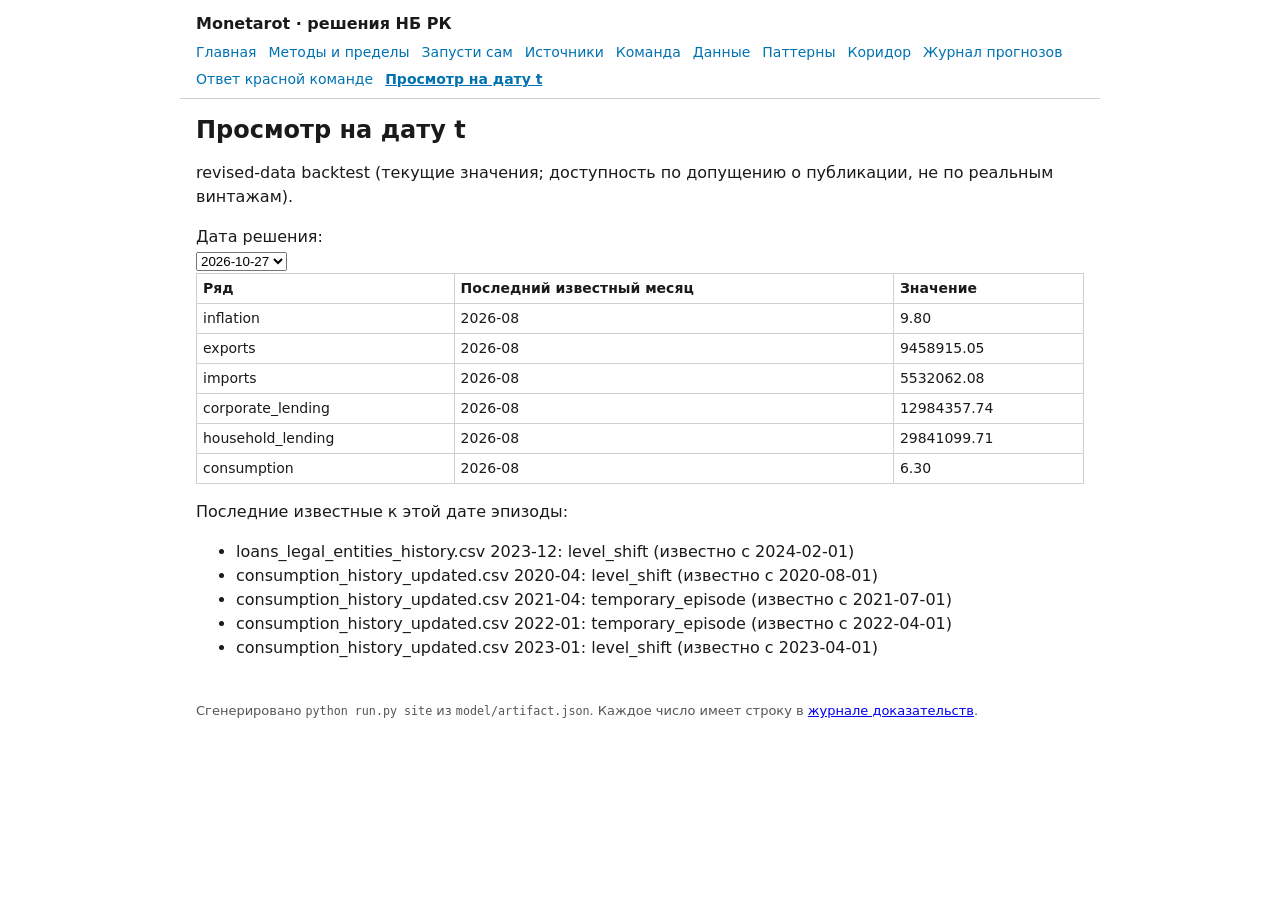
==== site/asof.html @ 595e06ec "Decision Desk: patterns, static site, acceptance checks, update drill, defence docs, CI tolerance (D" ====
<!doctype html>
<html lang="ru"><head><meta charset="utf-8"><meta name="viewport" content="width=device-width, initial-scale=1">
<title>Просмотр на дату t · Monetarot</title><link rel="stylesheet" href="assets/style.css"></head>
<body><header><p class="brand">Monetarot · решения НБ РК</p><nav aria-label="Разделы"><a href="index.html">Главная</a> <a href="methods.html">Методы и пределы</a> <a href="run.html">Запусти сам</a> <a href="sources.html">Источники</a> <a href="team.html">Команда</a> <a href="data.html">Данные</a> <a href="patterns.html">Паттерны</a> <a href="corridor.html">Коридор</a> <a href="forecasts.html">Журнал прогнозов</a> <a href="redteam.html">Ответ красной команде</a> <a href="asof.html" aria-current="page">Просмотр на дату t</a></nav></header>
<main><h1>Просмотр на дату t</h1><p>revised-data backtest (текущие значения; доступность по допущению о публикации, не по реальным винтажам).</p><label for="asof-t">Дата решения:</label> <select id="asof-t"><option value="2025-12-01">2025-12-01</option><option value="2026-01-26">2026-01-26</option><option value="2026-03-10">2026-03-10</option><option value="2026-04-27">2026-04-27</option><option value="2026-06-08">2026-06-08</option><option value="2026-07-27">2026-07-27</option><option value="2026-09-07">2026-09-07</option><option value="2026-10-27">2026-10-27</option></select><div class="asof" data-t="2025-12-01" hidden><div class="scroll"><table><thead><tr><th>Ряд</th><th>Последний известный месяц</th><th>Значение</th></tr></thead><tbody><tr><td>inflation</td><td>2025-10</td><td><span class="num" data-ledger="patterns:as_of_views/2025-12-01/series/inflation/last_value">12.60</span></td></tr><tr><td>exports</td><td>2025-10</td><td><span class="num" data-ledger="patterns:as_of_views/2025-12-01/series/exports/last_value">7084636.99</span></td></tr><tr><td>imports</td><td>2025-10</td><td><span class="num" data-ledger="patterns:as_of_views/2025-12-01/series/imports/last_value">5917727.66</span></td></tr><tr><td>corporate_lending</td><td>2025-10</td><td><span class="num" data-ledger="patterns:as_of_views/2025-12-01/series/corporate_lending/last_value">11866635.61</span></td></tr><tr><td>household_lending</td><td>2025-10</td><td><span class="num" data-ledger="patterns:as_of_views/2025-12-01/series/household_lending/last_value">27278627.47</span></td></tr><tr><td>consumption</td><td>2025-10</td><td><span class="num" data-ledger="patterns:as_of_views/2025-12-01/series/consumption/last_value">8.70</span></td></tr></tbody></table></div><p>Последние известные к этой дате эпизоды:</p><ul><li>loans_legal_entities_history.csv 2023-12: level_shift (известно с 2024-02-01)</li><li>consumption_history_updated.csv 2020-04: level_shift (известно с 2020-08-01)</li><li>consumption_history_updated.csv 2021-04: temporary_episode (известно с 2021-07-01)</li><li>consumption_history_updated.csv 2022-01: temporary_episode (известно с 2022-04-01)</li><li>consumption_history_updated.csv 2023-01: level_shift (известно с 2023-04-01)</li></ul></div><div class="asof" data-t="2026-01-26" hidden><div class="scroll"><table><thead><tr><th>Ряд</th><th>Последний известный месяц</th><th>Значение</th></tr></thead><tbody><tr><td>inflation</td><td>2025-11</td><td><span class="num" data-ledger="patterns:as_of_views/2026-01-26/series/inflation/last_value">12.40</span></td></tr><tr><td>exports</td><td>2025-11</td><td><span class="num" data-ledger="patterns:as_of_views/2026-01-26/series/exports/last_value">6566600.03</span></td></tr><tr><td>imports</td><td>2025-11</td><td><span class="num" data-ledger="patterns:as_of_views/2026-01-26/series/imports/last_value">5881063.74</span></td></tr><tr><td>corporate_lending</td><td>2025-11</td><td><span class="num" data-ledger="patterns:as_of_views/2026-01-26/series/corporate_lending/last_value">11798860.01</span></td></tr><tr><td>household_lending</td><td>2025-11</td><td><span class="num" data-ledger="patterns:as_of_views/2026-01-26/series/household_lending/last_value">27624367.88</span></td></tr><tr><td>consumption</td><td>2025-11</td><td><span class="num" data-ledger="patterns:as_of_views/2026-01-26/series/consumption/last_value">6.60</span></td></tr></tbody></table></div><p>Последние известные к этой дате эпизоды:</p><ul><li>loans_legal_entities_history.csv 2023-12: level_shift (известно с 2024-02-01)</li><li>consumption_history_updated.csv 2020-04: level_shift (известно с 2020-08-01)</li><li>consumption_history_updated.csv 2021-04: temporary_episode (известно с 2021-07-01)</li><li>consumption_history_updated.csv 2022-01: temporary_episode (известно с 2022-04-01)</li><li>consumption_history_updated.csv 2023-01: level_shift (известно с 2023-04-01)</li></ul></div><div class="asof" data-t="2026-03-10" hidden><div class="scroll"><table><thead><tr><th>Ряд</th><th>Последний известный месяц</th><th>Значение</th></tr></thead><tbody><tr><td>inflation</td><td>2026-01</td><td><span class="num" data-ledger="patterns:as_of_views/2026-03-10/series/inflation/last_value">12.20</span></td></tr><tr><td>exports</td><td>2026-01</td><td><span class="num" data-ledger="patterns:as_of_views/2026-03-10/series/exports/last_value">6471049.99</span></td></tr><tr><td>imports</td><td>2026-01</td><td><span class="num" data-ledger="patterns:as_of_views/2026-03-10/series/imports/last_value">4689133.01</span></td></tr><tr><td>corporate_lending</td><td>2026-01</td><td><span class="num" data-ledger="patterns:as_of_views/2026-03-10/series/corporate_lending/last_value">12073755.30</span></td></tr><tr><td>household_lending</td><td>2026-01</td><td><span class="num" data-ledger="patterns:as_of_views/2026-03-10/series/household_lending/last_value">27917132.13</span></td></tr><tr><td>consumption</td><td>2026-01</td><td><span class="num" data-ledger="patterns:as_of_views/2026-03-10/series/consumption/last_value">2.10</span></td></tr></tbody></table></div><p>Последние известные к этой дате эпизоды:</p><ul><li>loans_legal_entities_history.csv 2023-12: level_shift (известно с 2024-02-01)</li><li>consumption_history_updated.csv 2020-04: level_shift (известно с 2020-08-01)</li><li>consumption_history_updated.csv 2021-04: temporary_episode (известно с 2021-07-01)</li><li>consumption_history_updated.csv 2022-01: temporary_episode (известно с 2022-04-01)</li><li>consumption_history_updated.csv 2023-01: level_shift (известно с 2023-04-01)</li></ul></div><div class="asof" data-t="2026-04-27" hidden><div class="scroll"><table><thead><tr><th>Ряд</th><th>Последний известный месяц</th><th>Значение</th></tr></thead><tbody><tr><td>inflation</td><td>2026-02</td><td><span class="num" data-ledger="patterns:as_of_views/2026-04-27/series/inflation/last_value">11.70</span></td></tr><tr><td>exports</td><td>2026-02</td><td><span class="num" data-ledger="patterns:as_of_views/2026-04-27/series/exports/last_value">5927379.06</span></td></tr><tr><td>imports</td><td>2026-02</td><td><span class="num" data-ledger="patterns:as_of_views/2026-04-27/series/imports/last_value">4957996.39</span></td></tr><tr><td>corporate_lending</td><td>2026-02</td><td><span class="num" data-ledger="patterns:as_of_views/2026-04-27/series/corporate_lending/last_value">12084121.67</span></td></tr><tr><td>household_lending</td><td>2026-02</td><td><span class="num" data-ledger="patterns:as_of_views/2026-04-27/series/household_lending/last_value">28078452.11</span></td></tr><tr><td>consumption</td><td>2026-02</td><td><span class="num" data-ledger="patterns:as_of_views/2026-04-27/series/consumption/last_value">3.10</span></td></tr></tbody></table></div><p>Последние известные к этой дате эпизоды:</p><ul><li>loans_legal_entities_history.csv 2023-12: level_shift (известно с 2024-02-01)</li><li>consumption_history_updated.csv 2020-04: level_shift (известно с 2020-08-01)</li><li>consumption_history_updated.csv 2021-04: temporary_episode (известно с 2021-07-01)</li><li>consumption_history_updated.csv 2022-01: temporary_episode (известно с 2022-04-01)</li><li>consumption_history_updated.csv 2023-01: level_shift (известно с 2023-04-01)</li></ul></div><div class="asof" data-t="2026-06-08" hidden><div class="scroll"><table><thead><tr><th>Ряд</th><th>Последний известный месяц</th><th>Значение</th></tr></thead><tbody><tr><td>inflation</td><td>2026-04</td><td><span class="num" data-ledger="patterns:as_of_views/2026-06-08/series/inflation/last_value">10.60</span></td></tr><tr><td>exports</td><td>2026-04</td><td><span class="num" data-ledger="patterns:as_of_views/2026-06-08/series/exports/last_value">6008920.31</span></td></tr><tr><td>imports</td><td>2026-04</td><td><span class="num" data-ledger="patterns:as_of_views/2026-06-08/series/imports/last_value">5953514.05</span></td></tr><tr><td>corporate_lending</td><td>2026-04</td><td><span class="num" data-ledger="patterns:as_of_views/2026-06-08/series/corporate_lending/last_value">12120756.81</span></td></tr><tr><td>household_lending</td><td>2026-04</td><td><span class="num" data-ledger="patterns:as_of_views/2026-06-08/series/household_lending/last_value">28533087.50</span></td></tr><tr><td>consumption</td><td>2026-04</td><td><span class="num" data-ledger="patterns:as_of_views/2026-06-08/series/consumption/last_value">5.00</span></td></tr></tbody></table></div><p>Последние известные к этой дате эпизоды:</p><ul><li>loans_legal_entities_history.csv 2023-12: level_shift (известно с 2024-02-01)</li><li>consumption_history_updated.csv 2020-04: level_shift (известно с 2020-08-01)</li><li>consumption_history_updated.csv 2021-04: temporary_episode (известно с 2021-07-01)</li><li>consumption_history_updated.csv 2022-01: temporary_episode (известно с 2022-04-01)</li><li>consumption_history_updated.csv 2023-01: level_shift (известно с 2023-04-01)</li></ul></div><div class="asof" data-t="2026-07-27" hidden><div class="scroll"><table><thead><tr><th>Ряд</th><th>Последний известный месяц</th><th>Значение</th></tr></thead><tbody><tr><td>inflation</td><td>2026-05</td><td><span class="num" data-ledger="patterns:as_of_views/2026-07-27/series/inflation/last_value">10.40</span></td></tr><tr><td>exports</td><td>2026-05</td><td><span class="num" data-ledger="patterns:as_of_views/2026-07-27/series/exports/last_value">6276443.18</span></td></tr><tr><td>imports</td><td>2026-05</td><td><span class="num" data-ledger="patterns:as_of_views/2026-07-27/series/imports/last_value">5137905.20</span></td></tr><tr><td>corporate_lending</td><td>2026-05</td><td><span class="num" data-ledger="patterns:as_of_views/2026-07-27/series/corporate_lending/last_value">12537654.11</span></td></tr><tr><td>household_lending</td><td>2026-05</td><td><span class="num" data-ledger="patterns:as_of_views/2026-07-27/series/household_lending/last_value">28740959.98</span></td></tr><tr><td>consumption</td><td>2026-05</td><td><span class="num" data-ledger="patterns:as_of_views/2026-07-27/series/consumption/last_value">4.30</span></td></tr></tbody></table></div><p>Последние известные к этой дате эпизоды:</p><ul><li>loans_legal_entities_history.csv 2023-12: level_shift (известно с 2024-02-01)</li><li>consumption_history_updated.csv 2020-04: level_shift (известно с 2020-08-01)</li><li>consumption_history_updated.csv 2021-04: temporary_episode (известно с 2021-07-01)</li><li>consumption_history_updated.csv 2022-01: temporary_episode (известно с 2022-04-01)</li><li>consumption_history_updated.csv 2023-01: level_shift (известно с 2023-04-01)</li></ul></div><div class="asof" data-t="2026-09-07" hidden><div class="scroll"><table><thead><tr><th>Ряд</th><th>Последний известный месяц</th><th>Значение</th></tr></thead><tbody><tr><td>inflation</td><td>2026-07</td><td><span class="num" data-ledger="patterns:as_of_views/2026-09-07/series/inflation/last_value">10.20</span></td></tr><tr><td>exports</td><td>2026-07</td><td><span class="num" data-ledger="patterns:as_of_views/2026-09-07/series/exports/last_value">10169912.74</span></td></tr><tr><td>imports</td><td>2026-07</td><td><span class="num" data-ledger="patterns:as_of_views/2026-09-07/series/imports/last_value">5394479.50</span></td></tr><tr><td>corporate_lending</td><td>2026-07</td><td><span class="num" data-ledger="patterns:as_of_views/2026-09-07/series/corporate_lending/last_value">12646863.74</span></td></tr><tr><td>household_lending</td><td>2026-07</td><td><span class="num" data-ledger="patterns:as_of_views/2026-09-07/series/household_lending/last_value">29483123.73</span></td></tr><tr><td>consumption</td><td>2026-07</td><td><span class="num" data-ledger="patterns:as_of_views/2026-09-07/series/consumption/last_value">5.60</span></td></tr></tbody></table></div><p>Последние известные к этой дате эпизоды:</p><ul><li>loans_legal_entities_history.csv 2023-12: level_shift (известно с 2024-02-01)</li><li>consumption_history_updated.csv 2020-04: level_shift (известно с 2020-08-01)</li><li>consumption_history_updated.csv 2021-04: temporary_episode (известно с 2021-07-01)</li><li>consumption_history_updated.csv 2022-01: temporary_episode (известно с 2022-04-01)</li><li>consumption_history_updated.csv 2023-01: level_shift (известно с 2023-04-01)</li></ul></div><div class="asof" data-t="2026-10-27" hidden><div class="scroll"><table><thead><tr><th>Ряд</th><th>Последний известный месяц</th><th>Значение</th></tr></thead><tbody><tr><td>inflation</td><td>2026-08</td><td><span class="num" data-ledger="patterns:as_of_views/2026-10-27/series/inflation/last_value">9.80</span></td></tr><tr><td>exports</td><td>2026-08</td><td><span class="num" data-ledger="patterns:as_of_views/2026-10-27/series/exports/last_value">9458915.05</span></td></tr><tr><td>imports</td><td>2026-08</td><td><span class="num" data-ledger="patterns:as_of_views/2026-10-27/series/imports/last_value">5532062.08</span></td></tr><tr><td>corporate_lending</td><td>2026-08</td><td><span class="num" data-ledger="patterns:as_of_views/2026-10-27/series/corporate_lending/last_value">12984357.74</span></td></tr><tr><td>household_lending</td><td>2026-08</td><td><span class="num" data-ledger="patterns:as_of_views/2026-10-27/series/household_lending/last_value">29841099.71</span></td></tr><tr><td>consumption</td><td>2026-08</td><td><span class="num" data-ledger="patterns:as_of_views/2026-10-27/series/consumption/last_value">6.30</span></td></tr></tbody></table></div><p>Последние известные к этой дате эпизоды:</p><ul><li>loans_legal_entities_history.csv 2023-12: level_shift (известно с 2024-02-01)</li><li>consumption_history_updated.csv 2020-04: level_shift (известно с 2020-08-01)</li><li>consumption_history_updated.csv 2021-04: temporary_episode (известно с 2021-07-01)</li><li>consumption_history_updated.csv 2022-01: temporary_episode (известно с 2022-04-01)</li><li>consumption_history_updated.csv 2023-01: level_shift (известно с 2023-04-01)</li></ul></div><script src="assets/app.js"></script></main>
<footer><p>Сгенерировано <code>python run.py site</code> из <code>model/artifact.json</code>. Каждое число имеет строку в
<a href="data/evidence_ledger.csv">журнале доказательств</a>.</p></footer></body></html>
---- site/assets/style.css ----
/* Без внешних шрифтов: системный стек. Читается на 360 px: никаких фиксированных ширин больше экрана. */
:root { --ink: #1a1a1a; --muted: #555; --line: #d0d0d0; --accent: #0072B2; --bg: #ffffff; }
* { box-sizing: border-box; }
body { margin: 0; font: 16px/1.5 system-ui, -apple-system, "Segoe UI", Roboto, Arial, sans-serif; color: var(--ink); background: var(--bg); }
header, main, footer { max-width: 920px; margin: 0 auto; padding: 0 16px; }
header { border-bottom: 1px solid var(--line); padding-top: 12px; padding-bottom: 8px; }
.brand { font-weight: 700; margin: 0 0 6px; }
nav { display: flex; flex-wrap: wrap; gap: 6px 12px; font-size: 14px; }
nav a { color: var(--accent); text-decoration: none; }
nav a[aria-current="page"] { font-weight: 700; text-decoration: underline; }
h1 { font-size: 1.5rem; line-height: 1.25; } h2 { font-size: 1.2rem; margin-top: 1.6rem; }
section { border-bottom: 1px solid var(--line); padding-bottom: 8px; }
.summary { color: var(--muted); font-size: 0.95rem; }
.action { background: #f3f8fc; border-left: 4px solid var(--accent); padding: 4px 12px; }
figure { margin: 16px 0; max-width: 100%; }
figcaption { margin-bottom: 4px; }
svg { width: 100%; height: auto; max-width: 100%; display: block; }
.legend { font-size: 13px; color: var(--muted); display: flex; flex-wrap: wrap; gap: 8px; }
.key { border-left: 14px solid; padding-left: 4px; }
.scroll { overflow-x: auto; max-width: 100%; }
table { border-collapse: collapse; font-size: 14px; min-width: 100%; }
th, td { border: 1px solid var(--line); padding: 4px 6px; text-align: left; vertical-align: top; }
input[type=range] { width: 100%; }
label { display: block; margin-top: 10px; }
pre { overflow-x: auto; background: #f5f5f5; padding: 8px; }
code { font-size: 0.9em; }
.num { font-variant-numeric: tabular-nums; }
footer { color: var(--muted); font-size: 13px; padding-top: 12px; padding-bottom: 24px; }
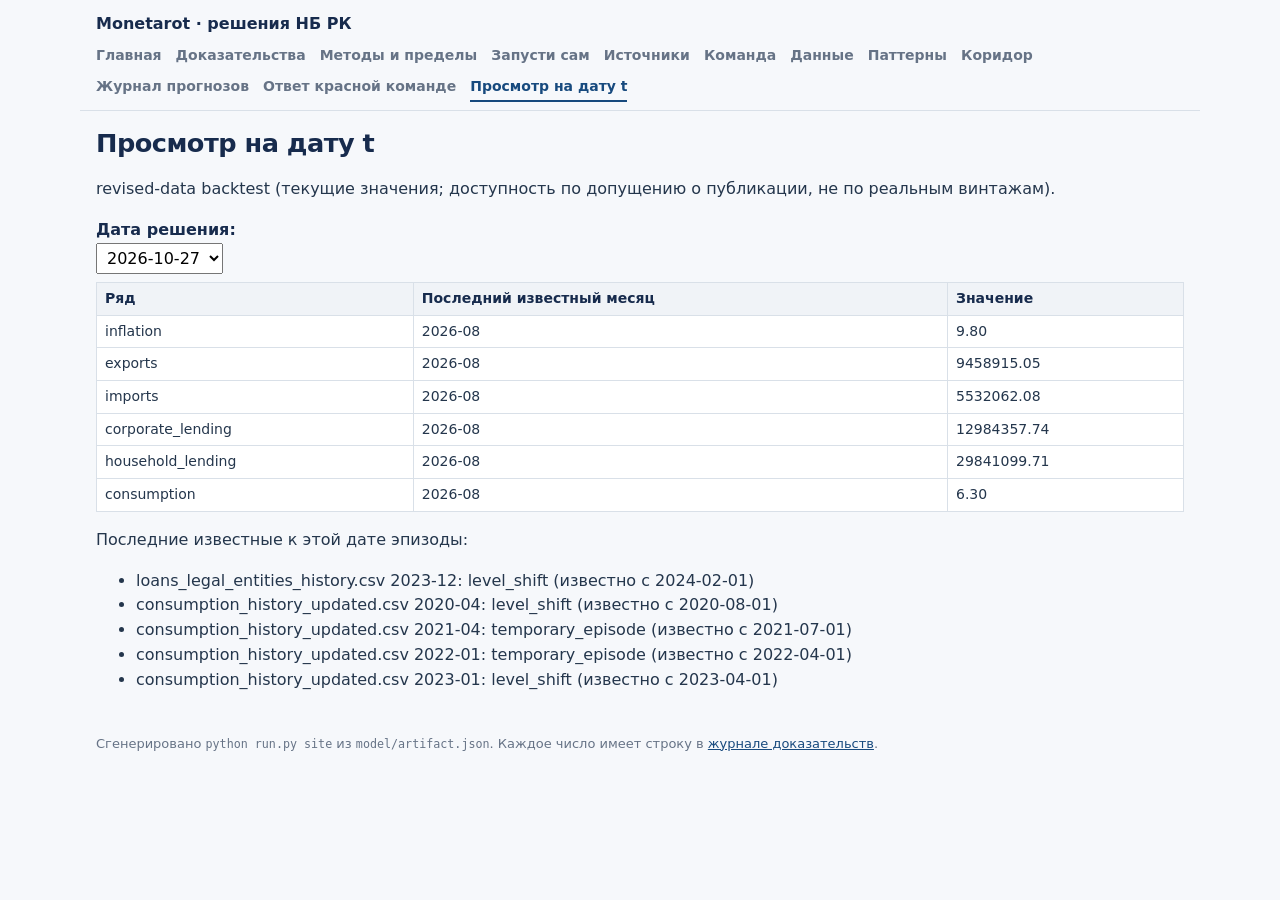
==== commit 07a1d7ed: "Static site: full parity with Render app, dashboard block, evidence page, Render link (D40)" ====
--- a/site/asof.html
+++ b/site/asof.html
@@ -1,7 +1,7 @@
 <!doctype html>
 <html lang="ru"><head><meta charset="utf-8"><meta name="viewport" content="width=device-width, initial-scale=1">
-<title>Просмотр на дату t · Monetarot</title><link rel="stylesheet" href="assets/style.css"></head>
-<body><header><p class="brand">Monetarot · решения НБ РК</p><nav aria-label="Разделы"><a href="index.html">Главная</a> <a href="methods.html">Методы и пределы</a> <a href="run.html">Запусти сам</a> <a href="sources.html">Источники</a> <a href="team.html">Команда</a> <a href="data.html">Данные</a> <a href="patterns.html">Паттерны</a> <a href="corridor.html">Коридор</a> <a href="forecasts.html">Журнал прогнозов</a> <a href="redteam.html">Ответ красной команде</a> <a href="asof.html" aria-current="page">Просмотр на дату t</a></nav></header>
+<title>Просмотр на дату t · Monetarot</title><link rel="icon" href="data:,"><link rel="stylesheet" href="assets/style.css"></head>
+<body><header><p class="brand">Monetarot · решения НБ РК</p><nav aria-label="Разделы"><a href="index.html">Главная</a> <a href="evidence.html">Доказательства</a> <a href="methods.html">Методы и пределы</a> <a href="run.html">Запусти сам</a> <a href="sources.html">Источники</a> <a href="team.html">Команда</a> <a href="data.html">Данные</a> <a href="patterns.html">Паттерны</a> <a href="corridor.html">Коридор</a> <a href="forecasts.html">Журнал прогнозов</a> <a href="redteam.html">Ответ красной команде</a> <a href="asof.html" aria-current="page">Просмотр на дату t</a></nav></header>
 <main><h1>Просмотр на дату t</h1><p>revised-data backtest (текущие значения; доступность по допущению о публикации, не по реальным винтажам).</p><label for="asof-t">Дата решения:</label> <select id="asof-t"><option value="2025-12-01">2025-12-01</option><option value="2026-01-26">2026-01-26</option><option value="2026-03-10">2026-03-10</option><option value="2026-04-27">2026-04-27</option><option value="2026-06-08">2026-06-08</option><option value="2026-07-27">2026-07-27</option><option value="2026-09-07">2026-09-07</option><option value="2026-10-27">2026-10-27</option></select><div class="asof" data-t="2025-12-01" hidden><div class="scroll"><table><thead><tr><th>Ряд</th><th>Последний известный месяц</th><th>Значение</th></tr></thead><tbody><tr><td>inflation</td><td>2025-10</td><td><span class="num" data-ledger="patterns:as_of_views/2025-12-01/series/inflation/last_value">12.60</span></td></tr><tr><td>exports</td><td>2025-10</td><td><span class="num" data-ledger="patterns:as_of_views/2025-12-01/series/exports/last_value">7084636.99</span></td></tr><tr><td>imports</td><td>2025-10</td><td><span class="num" data-ledger="patterns:as_of_views/2025-12-01/series/imports/last_value">5917727.66</span></td></tr><tr><td>corporate_lending</td><td>2025-10</td><td><span class="num" data-ledger="patterns:as_of_views/2025-12-01/series/corporate_lending/last_value">11866635.61</span></td></tr><tr><td>household_lending</td><td>2025-10</td><td><span class="num" data-ledger="patterns:as_of_views/2025-12-01/series/household_lending/last_value">27278627.47</span></td></tr><tr><td>consumption</td><td>2025-10</td><td><span class="num" data-ledger="patterns:as_of_views/2025-12-01/series/consumption/last_value">8.70</span></td></tr></tbody></table></div><p>Последние известные к этой дате эпизоды:</p><ul><li>loans_legal_entities_history.csv 2023-12: level_shift (известно с 2024-02-01)</li><li>consumption_history_updated.csv 2020-04: level_shift (известно с 2020-08-01)</li><li>consumption_history_updated.csv 2021-04: temporary_episode (известно с 2021-07-01)</li><li>consumption_history_updated.csv 2022-01: temporary_episode (известно с 2022-04-01)</li><li>consumption_history_updated.csv 2023-01: level_shift (известно с 2023-04-01)</li></ul></div><div class="asof" data-t="2026-01-26" hidden><div class="scroll"><table><thead><tr><th>Ряд</th><th>Последний известный месяц</th><th>Значение</th></tr></thead><tbody><tr><td>inflation</td><td>2025-11</td><td><span class="num" data-ledger="patterns:as_of_views/2026-01-26/series/inflation/last_value">12.40</span></td></tr><tr><td>exports</td><td>2025-11</td><td><span class="num" data-ledger="patterns:as_of_views/2026-01-26/series/exports/last_value">6566600.03</span></td></tr><tr><td>imports</td><td>2025-11</td><td><span class="num" data-ledger="patterns:as_of_views/2026-01-26/series/imports/last_value">5881063.74</span></td></tr><tr><td>corporate_lending</td><td>2025-11</td><td><span class="num" data-ledger="patterns:as_of_views/2026-01-26/series/corporate_lending/last_value">11798860.01</span></td></tr><tr><td>household_lending</td><td>2025-11</td><td><span class="num" data-ledger="patterns:as_of_views/2026-01-26/series/household_lending/last_value">27624367.88</span></td></tr><tr><td>consumption</td><td>2025-11</td><td><span class="num" data-ledger="patterns:as_of_views/2026-01-26/series/consumption/last_value">6.60</span></td></tr></tbody></table></div><p>Последние известные к этой дате эпизоды:</p><ul><li>loans_legal_entities_history.csv 2023-12: level_shift (известно с 2024-02-01)</li><li>consumption_history_updated.csv 2020-04: level_shift (известно с 2020-08-01)</li><li>consumption_history_updated.csv 2021-04: temporary_episode (известно с 2021-07-01)</li><li>consumption_history_updated.csv 2022-01: temporary_episode (известно с 2022-04-01)</li><li>consumption_history_updated.csv 2023-01: level_shift (известно с 2023-04-01)</li></ul></div><div class="asof" data-t="2026-03-10" hidden><div class="scroll"><table><thead><tr><th>Ряд</th><th>Последний известный месяц</th><th>Значение</th></tr></thead><tbody><tr><td>inflation</td><td>2026-01</td><td><span class="num" data-ledger="patterns:as_of_views/2026-03-10/series/inflation/last_value">12.20</span></td></tr><tr><td>exports</td><td>2026-01</td><td><span class="num" data-ledger="patterns:as_of_views/2026-03-10/series/exports/last_value">6471049.99</span></td></tr><tr><td>imports</td><td>2026-01</td><td><span class="num" data-ledger="patterns:as_of_views/2026-03-10/series/imports/last_value">4689133.01</span></td></tr><tr><td>corporate_lending</td><td>2026-01</td><td><span class="num" data-ledger="patterns:as_of_views/2026-03-10/series/corporate_lending/last_value">12073755.30</span></td></tr><tr><td>household_lending</td><td>2026-01</td><td><span class="num" data-ledger="patterns:as_of_views/2026-03-10/series/household_lending/last_value">27917132.13</span></td></tr><tr><td>consumption</td><td>2026-01</td><td><span class="num" data-ledger="patterns:as_of_views/2026-03-10/series/consumption/last_value">2.10</span></td></tr></tbody></table></div><p>Последние известные к этой дате эпизоды:</p><ul><li>loans_legal_entities_history.csv 2023-12: level_shift (известно с 2024-02-01)</li><li>consumption_history_updated.csv 2020-04: level_shift (известно с 2020-08-01)</li><li>consumption_history_updated.csv 2021-04: temporary_episode (известно с 2021-07-01)</li><li>consumption_history_updated.csv 2022-01: temporary_episode (известно с 2022-04-01)</li><li>consumption_history_updated.csv 2023-01: level_shift (известно с 2023-04-01)</li></ul></div><div class="asof" data-t="2026-04-27" hidden><div class="scroll"><table><thead><tr><th>Ряд</th><th>Последний известный месяц</th><th>Значение</th></tr></thead><tbody><tr><td>inflation</td><td>2026-02</td><td><span class="num" data-ledger="patterns:as_of_views/2026-04-27/series/inflation/last_value">11.70</span></td></tr><tr><td>exports</td><td>2026-02</td><td><span class="num" data-ledger="patterns:as_of_views/2026-04-27/series/exports/last_value">5927379.06</span></td></tr><tr><td>imports</td><td>2026-02</td><td><span class="num" data-ledger="patterns:as_of_views/2026-04-27/series/imports/last_value">4957996.39</span></td></tr><tr><td>corporate_lending</td><td>2026-02</td><td><span class="num" data-ledger="patterns:as_of_views/2026-04-27/series/corporate_lending/last_value">12084121.67</span></td></tr><tr><td>household_lending</td><td>2026-02</td><td><span class="num" data-ledger="patterns:as_of_views/2026-04-27/series/household_lending/last_value">28078452.11</span></td></tr><tr><td>consumption</td><td>2026-02</td><td><span class="num" data-ledger="patterns:as_of_views/2026-04-27/series/consumption/last_value">3.10</span></td></tr></tbody></table></div><p>Последние известные к этой дате эпизоды:</p><ul><li>loans_legal_entities_history.csv 2023-12: level_shift (известно с 2024-02-01)</li><li>consumption_history_updated.csv 2020-04: level_shift (известно с 2020-08-01)</li><li>consumption_history_updated.csv 2021-04: temporary_episode (известно с 2021-07-01)</li><li>consumption_history_updated.csv 2022-01: temporary_episode (известно с 2022-04-01)</li><li>consumption_history_updated.csv 2023-01: level_shift (известно с 2023-04-01)</li></ul></div><div class="asof" data-t="2026-06-08" hidden><div class="scroll"><table><thead><tr><th>Ряд</th><th>Последний известный месяц</th><th>Значение</th></tr></thead><tbody><tr><td>inflation</td><td>2026-04</td><td><span class="num" data-ledger="patterns:as_of_views/2026-06-08/series/inflation/last_value">10.60</span></td></tr><tr><td>exports</td><td>2026-04</td><td><span class="num" data-ledger="patterns:as_of_views/2026-06-08/series/exports/last_value">6008920.31</span></td></tr><tr><td>imports</td><td>2026-04</td><td><span class="num" data-ledger="patterns:as_of_views/2026-06-08/series/imports/last_value">5953514.05</span></td></tr><tr><td>corporate_lending</td><td>2026-04</td><td><span class="num" data-ledger="patterns:as_of_views/2026-06-08/series/corporate_lending/last_value">12120756.81</span></td></tr><tr><td>household_lending</td><td>2026-04</td><td><span class="num" data-ledger="patterns:as_of_views/2026-06-08/series/household_lending/last_value">28533087.50</span></td></tr><tr><td>consumption</td><td>2026-04</td><td><span class="num" data-ledger="patterns:as_of_views/2026-06-08/series/consumption/last_value">5.00</span></td></tr></tbody></table></div><p>Последние известные к этой дате эпизоды:</p><ul><li>loans_legal_entities_history.csv 2023-12: level_shift (известно с 2024-02-01)</li><li>consumption_history_updated.csv 2020-04: level_shift (известно с 2020-08-01)</li><li>consumption_history_updated.csv 2021-04: temporary_episode (известно с 2021-07-01)</li><li>consumption_history_updated.csv 2022-01: temporary_episode (известно с 2022-04-01)</li><li>consumption_history_updated.csv 2023-01: level_shift (известно с 2023-04-01)</li></ul></div><div class="asof" data-t="2026-07-27" hidden><div class="scroll"><table><thead><tr><th>Ряд</th><th>Последний известный месяц</th><th>Значение</th></tr></thead><tbody><tr><td>inflation</td><td>2026-05</td><td><span class="num" data-ledger="patterns:as_of_views/2026-07-27/series/inflation/last_value">10.40</span></td></tr><tr><td>exports</td><td>2026-05</td><td><span class="num" data-ledger="patterns:as_of_views/2026-07-27/series/exports/last_value">6276443.18</span></td></tr><tr><td>imports</td><td>2026-05</td><td><span class="num" data-ledger="patterns:as_of_views/2026-07-27/series/imports/last_value">5137905.20</span></td></tr><tr><td>corporate_lending</td><td>2026-05</td><td><span class="num" data-ledger="patterns:as_of_views/2026-07-27/series/corporate_lending/last_value">12537654.11</span></td></tr><tr><td>household_lending</td><td>2026-05</td><td><span class="num" data-ledger="patterns:as_of_views/2026-07-27/series/household_lending/last_value">28740959.98</span></td></tr><tr><td>consumption</td><td>2026-05</td><td><span class="num" data-ledger="patterns:as_of_views/2026-07-27/series/consumption/last_value">4.30</span></td></tr></tbody></table></div><p>Последние известные к этой дате эпизоды:</p><ul><li>loans_legal_entities_history.csv 2023-12: level_shift (известно с 2024-02-01)</li><li>consumption_history_updated.csv 2020-04: level_shift (известно с 2020-08-01)</li><li>consumption_history_updated.csv 2021-04: temporary_episode (известно с 2021-07-01)</li><li>consumption_history_updated.csv 2022-01: temporary_episode (известно с 2022-04-01)</li><li>consumption_history_updated.csv 2023-01: level_shift (известно с 2023-04-01)</li></ul></div><div class="asof" data-t="2026-09-07" hidden><div class="scroll"><table><thead><tr><th>Ряд</th><th>Последний известный месяц</th><th>Значение</th></tr></thead><tbody><tr><td>inflation</td><td>2026-07</td><td><span class="num" data-ledger="patterns:as_of_views/2026-09-07/series/inflation/last_value">10.20</span></td></tr><tr><td>exports</td><td>2026-07</td><td><span class="num" data-ledger="patterns:as_of_views/2026-09-07/series/exports/last_value">10169912.74</span></td></tr><tr><td>imports</td><td>2026-07</td><td><span class="num" data-ledger="patterns:as_of_views/2026-09-07/series/imports/last_value">5394479.50</span></td></tr><tr><td>corporate_lending</td><td>2026-07</td><td><span class="num" data-ledger="patterns:as_of_views/2026-09-07/series/corporate_lending/last_value">12646863.74</span></td></tr><tr><td>household_lending</td><td>2026-07</td><td><span class="num" data-ledger="patterns:as_of_views/2026-09-07/series/household_lending/last_value">29483123.73</span></td></tr><tr><td>consumption</td><td>2026-07</td><td><span class="num" data-ledger="patterns:as_of_views/2026-09-07/series/consumption/last_value">5.60</span></td></tr></tbody></table></div><p>Последние известные к этой дате эпизоды:</p><ul><li>loans_legal_entities_history.csv 2023-12: level_shift (известно с 2024-02-01)</li><li>consumption_history_updated.csv 2020-04: level_shift (известно с 2020-08-01)</li><li>consumption_history_updated.csv 2021-04: temporary_episode (известно с 2021-07-01)</li><li>consumption_history_updated.csv 2022-01: temporary_episode (известно с 2022-04-01)</li><li>consumption_history_updated.csv 2023-01: level_shift (известно с 2023-04-01)</li></ul></div><div class="asof" data-t="2026-10-27" hidden><div class="scroll"><table><thead><tr><th>Ряд</th><th>Последний известный месяц</th><th>Значение</th></tr></thead><tbody><tr><td>inflation</td><td>2026-08</td><td><span class="num" data-ledger="patterns:as_of_views/2026-10-27/series/inflation/last_value">9.80</span></td></tr><tr><td>exports</td><td>2026-08</td><td><span class="num" data-ledger="patterns:as_of_views/2026-10-27/series/exports/last_value">9458915.05</span></td></tr><tr><td>imports</td><td>2026-08</td><td><span class="num" data-ledger="patterns:as_of_views/2026-10-27/series/imports/last_value">5532062.08</span></td></tr><tr><td>corporate_lending</td><td>2026-08</td><td><span class="num" data-ledger="patterns:as_of_views/2026-10-27/series/corporate_lending/last_value">12984357.74</span></td></tr><tr><td>household_lending</td><td>2026-08</td><td><span class="num" data-ledger="patterns:as_of_views/2026-10-27/series/household_lending/last_value">29841099.71</span></td></tr><tr><td>consumption</td><td>2026-08</td><td><span class="num" data-ledger="patterns:as_of_views/2026-10-27/series/consumption/last_value">6.30</span></td></tr></tbody></table></div><p>Последние известные к этой дате эпизоды:</p><ul><li>loans_legal_entities_history.csv 2023-12: level_shift (известно с 2024-02-01)</li><li>consumption_history_updated.csv 2020-04: level_shift (известно с 2020-08-01)</li><li>consumption_history_updated.csv 2021-04: temporary_episode (известно с 2021-07-01)</li><li>consumption_history_updated.csv 2022-01: temporary_episode (известно с 2022-04-01)</li><li>consumption_history_updated.csv 2023-01: level_shift (известно с 2023-04-01)</li></ul></div><script src="assets/app.js"></script></main>
 <footer><p>Сгенерировано <code>python run.py site</code> из <code>model/artifact.json</code>. Каждое число имеет строку в
 <a href="data/evidence_ledger.csv">журнале доказательств</a>.</p></footer></body></html>
--- a/site/assets/style.css
+++ b/site/assets/style.css
@@ -1,28 +1,94 @@
-/* Без внешних шрифтов: системный стек. Читается на 360 px: никаких фиксированных ширин больше экрана. */
-:root { --ink: #1a1a1a; --muted: #555; --line: #d0d0d0; --accent: #0072B2; --bg: #ffffff; }
+/* Оформление Render-приложения (src/app.py) без внешних шрифтов: системный стек, близкий к Source Sans.
+   Читается на 360 px: фиксированных ширин больше экрана нет. Цвета классов — Okabe–Ito (различимы при дальтонизме),
+   и у каждого класса есть подпись и значок ▲ ■ ▼, так что цвет не единственный признак. */
+:root {
+  --bg: #f6f8fb; --card: #ffffff; --ink: #172b4d; --text: #24364c; --muted: #667386; --line: #d9e0e8; --soft: #edf0f3;
+  --accent: #174a7e; --increase: #009E73; --hold: #0072B2; --decrease: #D55E00; --hold-grey: #6E6E6E;
+  --warn-bg: #fffbe6; --warn-ink: #6b5200; --warn-line: #f2d675; --info-bg: #e8f1fb; --info-ink: #174a7e;
+  --bad-bg: #fde8e7; --bad-ink: #8f211a; --ok-bg: #e7f4ec; --ok-ink: #17633d;
+}
 * { box-sizing: border-box; }
-body { margin: 0; font: 16px/1.5 system-ui, -apple-system, "Segoe UI", Roboto, Arial, sans-serif; color: var(--ink); background: var(--bg); }
-header, main, footer { max-width: 920px; margin: 0 auto; padding: 0 16px; }
-header { border-bottom: 1px solid var(--line); padding-top: 12px; padding-bottom: 8px; }
-.brand { font-weight: 700; margin: 0 0 6px; }
-nav { display: flex; flex-wrap: wrap; gap: 6px 12px; font-size: 14px; }
-nav a { color: var(--accent); text-decoration: none; }
-nav a[aria-current="page"] { font-weight: 700; text-decoration: underline; }
-h1 { font-size: 1.5rem; line-height: 1.25; } h2 { font-size: 1.2rem; margin-top: 1.6rem; }
-section { border-bottom: 1px solid var(--line); padding-bottom: 8px; }
+body { margin: 0; font: 16px/1.55 "Source Sans Pro", "Segoe UI", system-ui, -apple-system, Roboto, Arial, sans-serif; color: var(--text); background: var(--bg); }
+header, main, footer { max-width: 1120px; margin: 0 auto; padding: 0 16px; }
+header { border-bottom: 1px solid var(--line); padding-top: 12px; padding-bottom: 8px; background: var(--bg); }
+.brand { font-weight: 700; margin: 0 0 6px; color: var(--ink); }
+nav { display: flex; flex-wrap: wrap; gap: 6px 14px; font-size: 14px; }
+nav a { color: var(--muted); text-decoration: none; font-weight: 600; padding: 2px 0; }
+nav a[aria-current="page"] { color: var(--accent); border-bottom: 2px solid var(--accent); }
+a { color: var(--accent); }
+h1 { font-size: 1.6rem; line-height: 1.25; color: var(--ink); letter-spacing: -0.02em; }
+h2 { font-size: 1.25rem; margin-top: 1.6rem; color: var(--ink); }
+h3 { font-size: 1.05rem; color: var(--ink); }
+section { border-bottom: 1px solid var(--line); padding-bottom: 12px; }
+.eyebrow { color: var(--muted); font-size: 0.78rem; font-weight: 700; letter-spacing: 0.11em; text-transform: uppercase; margin-bottom: 0; }
 .summary { color: var(--muted); font-size: 0.95rem; }
-.action { background: #f3f8fc; border-left: 4px solid var(--accent); padding: 4px 12px; }
-figure { margin: 16px 0; max-width: 100%; }
-figcaption { margin-bottom: 4px; }
+.caption { color: var(--muted); font-size: 0.85rem; }
+.action { background: var(--info-bg); border-left: 4px solid var(--accent); padding: 4px 12px; }
+.context { background: var(--card); border: 1px solid var(--line); border-radius: 12px; padding: 8px 14px; color: var(--muted); font-size: 0.85rem; }
+.context p { margin: 2px 0; }
+/* Метрики (st.metric) */
+.metrics { display: grid; grid-template-columns: repeat(auto-fit, minmax(200px, 1fr)); gap: 12px; margin: 12px 0; }
+.metric { background: var(--card); border: 1px solid #dfe5ec; border-radius: 12px; padding: 0.8rem 1rem; }
+.m-label { margin: 0; color: var(--muted); font-size: 0.85rem; }
+.m-value { margin: 2px 0; color: var(--ink); font-size: 1.7rem; font-weight: 600; font-variant-numeric: tabular-nums; }
+.m-cap { margin: 2px 0; color: var(--muted); font-size: 0.78rem; }
+/* Карточки раундов (forecast_card_html) */
+.cards { display: grid; grid-template-columns: repeat(auto-fit, minmax(280px, 1fr)); gap: 20px; margin: 12px 0; }
+.forecast-card { background: var(--card); border: 1px solid var(--line); border-radius: 14px; padding: 24px 26px; box-shadow: 0 3px 12px rgba(31, 47, 70, 0.045); border-bottom: 1px solid var(--line); }
+.forecast-card-head { color: var(--muted); font-size: 0.76rem; font-weight: 700; letter-spacing: 0.11em; }
+.forecast-date { margin: 18px 0 23px; color: var(--ink); font-size: 1.38rem; line-height: 1.3; font-weight: 750; letter-spacing: 0.035em; }
+.probability-row { display: grid; grid-template-columns: 96px minmax(60px, 1fr) 54px; gap: 10px; align-items: center; padding: 7px 8px; border-radius: 7px; margin: 2px 0; }
+.probability-row.is-top { background: #f0f5fa; }
+.probability-label { color: #35445a; font-size: 0.88rem; font-weight: 600; }
+.probability-track { display: block; height: 8px; overflow: hidden; background: #e9edf2; border-radius: 99px; }
+.probability-fill { display: block; height: 100%; border-radius: 99px; }
+.probability-fill.tone-increase, .mark.tone-increase { background: var(--increase); }
+.probability-fill.tone-hold { background: var(--hold); }
+.probability-fill.tone-decrease, .mark.tone-decrease { background: var(--decrease); }
+.mark { display: inline-block; min-width: 1.2em; text-align: center; color: #ffffff; border-radius: 3px; font-size: 0.7rem; line-height: 1.3; }
+.mark.tone-hold { background: var(--hold); }
+.mark.tone-hold-grey { background: var(--hold-grey); }
+.probability-value { text-align: right; color: var(--text); font-size: 0.86rem; font-variant-numeric: tabular-nums; font-weight: 700; }
+.probability-interval { grid-column: 2 / 4; color: #6c7888; text-align: right; font-size: 0.72rem; font-variant-numeric: tabular-nums; }
+.forecast-card-foot { border-top: 1px solid var(--soft); margin-top: 21px; padding-top: 12px; color: #6c7888; font-size: 0.76rem; }
+/* Плашки (st.warning / st.info) */
+.box { border-radius: 8px; padding: 12px 16px; margin: 12px 0; border: 1px solid transparent; }
+.box.warn { background: var(--warn-bg); color: var(--warn-ink); border-color: var(--warn-line); }
+.box.warn::before { content: "⚠ "; font-weight: 700; }
+.box.info { background: var(--info-bg); color: var(--info-ink); }
+details { background: var(--card); border: 1px solid var(--line); border-radius: 8px; padding: 8px 14px; margin: 12px 0; }
+summary { cursor: pointer; font-weight: 600; color: var(--ink); }
+/* Таблицы (st.dataframe) */
+.scroll { overflow-x: auto; max-width: 100%; margin: 8px 0; }
+table { border-collapse: collapse; font-size: 14px; min-width: 100%; background: var(--card); }
+caption { text-align: left; color: var(--muted); font-size: 0.85rem; padding: 4px 0; }
+th, td { border: 1px solid var(--line); padding: 5px 8px; text-align: left; vertical-align: top; }
+th { background: #f0f3f7; color: var(--ink); font-weight: 600; }
+td.v-bad { background: var(--bad-bg); color: var(--bad-ink); font-weight: 700; }
+td.v-ok { background: var(--ok-bg); color: var(--ok-ink); font-weight: 700; }
+td.v-bad::before { content: "✗ "; } td.v-ok::before { content: "✓ "; }
+/* Графики */
+main p, main li, main summary { overflow-wrap: anywhere; }
+figure { margin: 16px 0; max-width: min(100%, 860px); background: var(--card); border: 1px solid var(--line); border-radius: 12px; padding: 12px; }
+figcaption { margin-bottom: 4px; color: var(--ink); }
 svg { width: 100%; height: auto; max-width: 100%; display: block; }
-.legend { font-size: 13px; color: var(--muted); display: flex; flex-wrap: wrap; gap: 8px; }
+.legend { font-size: 13px; color: var(--muted); display: flex; flex-wrap: wrap; gap: 8px 14px; }
 .key { border-left: 14px solid; padding-left: 4px; }
-.scroll { overflow-x: auto; max-width: 100%; }
-table { border-collapse: collapse; font-size: 14px; min-width: 100%; }
-th, td { border: 1px solid var(--line); padding: 4px 6px; text-align: left; vertical-align: top; }
-input[type=range] { width: 100%; }
-label { display: block; margin-top: 10px; }
-pre { overflow-x: auto; background: #f5f5f5; padding: 8px; }
+/* Ползунки и вкладки */
+input[type=range] { width: 100%; accent-color: var(--accent); }
+select { font: inherit; padding: 4px 6px; max-width: 100%; }
+label { display: block; margin-top: 10px; font-weight: 600; color: var(--ink); }
+.range-ends { display: flex; justify-content: space-between; color: var(--muted); font-size: 0.8rem; margin: 0; }
+.design-tabs { display: flex; flex-wrap: wrap; gap: 8px; margin: 6px 0; }
+.design-tab { font: inherit; font-size: 0.9rem; border: 1px solid var(--line); background: var(--card); color: var(--muted); border-radius: 99px; padding: 4px 12px; cursor: pointer; }
+.design-tab[aria-pressed="true"] { background: var(--accent); border-color: var(--accent); color: #ffffff; }
+pre { overflow-x: auto; background: #eef1f5; padding: 8px; border-radius: 6px; }
 code { font-size: 0.9em; }
 .num { font-variant-numeric: tabular-nums; }
 footer { color: var(--muted); font-size: 13px; padding-top: 12px; padding-bottom: 24px; }
+@media (max-width: 480px) {
+  .forecast-card { padding: 16px 12px; }
+  .probability-row { grid-template-columns: 86px minmax(40px, 1fr) 50px; gap: 6px; padding: 6px 4px; }
+  .m-value { font-size: 1.4rem; }
+  h1 { font-size: 1.35rem; }
+}
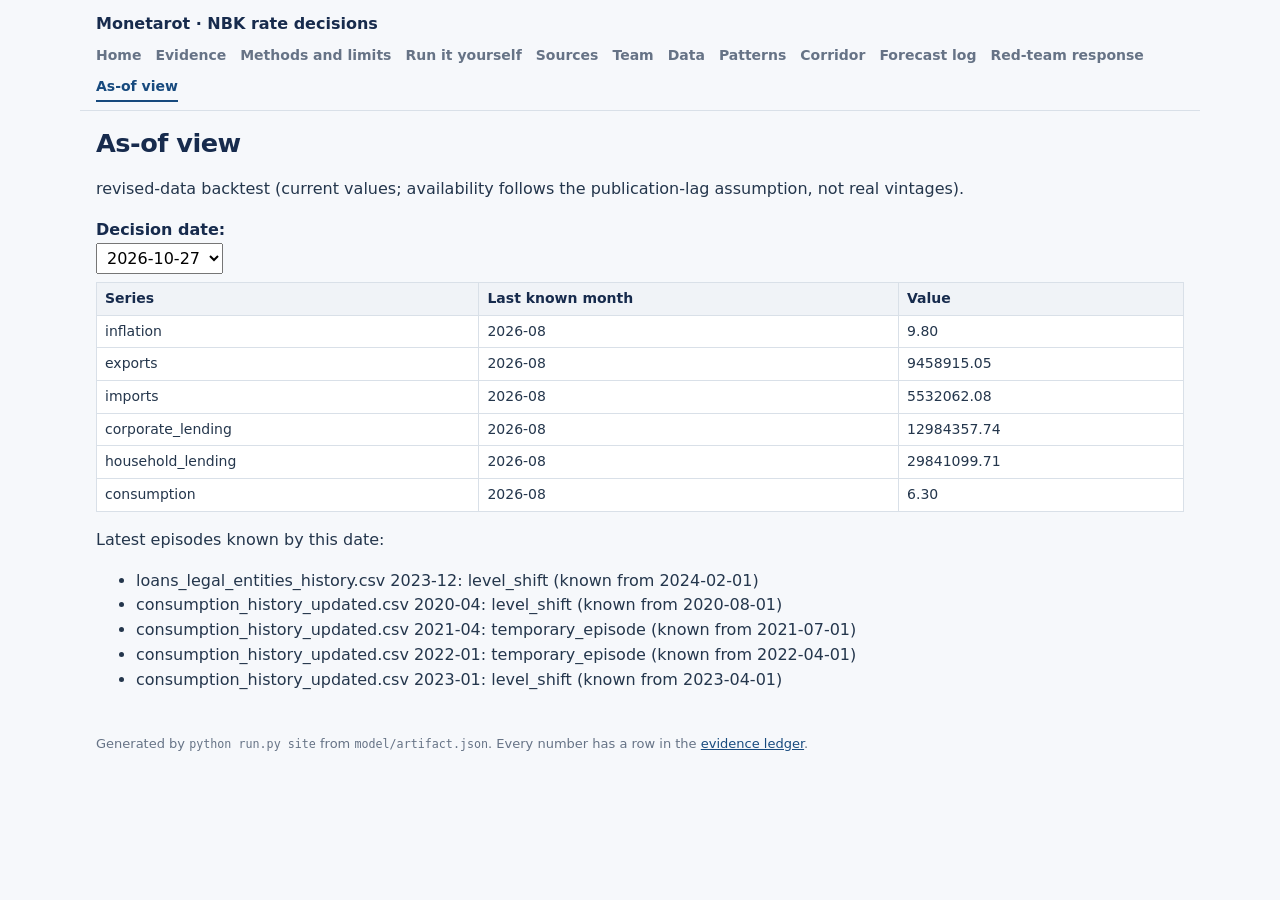
==== commit 5e875ce3: "Static site: full English version (D41)" ====
--- a/site/asof.html
+++ b/site/asof.html
@@ -1,7 +1,8 @@
 <!doctype html>
-<html lang="ru"><head><meta charset="utf-8"><meta name="viewport" content="width=device-width, initial-scale=1">
-<title>Просмотр на дату t · Monetarot</title><link rel="icon" href="data:,"><link rel="stylesheet" href="assets/style.css"></head>
-<body><header><p class="brand">Monetarot · решения НБ РК</p><nav aria-label="Разделы"><a href="index.html">Главная</a> <a href="evidence.html">Доказательства</a> <a href="methods.html">Методы и пределы</a> <a href="run.html">Запусти сам</a> <a href="sources.html">Источники</a> <a href="team.html">Команда</a> <a href="data.html">Данные</a> <a href="patterns.html">Паттерны</a> <a href="corridor.html">Коридор</a> <a href="forecasts.html">Журнал прогнозов</a> <a href="redteam.html">Ответ красной команде</a> <a href="asof.html" aria-current="page">Просмотр на дату t</a></nav></header>
-<main><h1>Просмотр на дату t</h1><p>revised-data backtest (текущие значения; доступность по допущению о публикации, не по реальным винтажам).</p><label for="asof-t">Дата решения:</label> <select id="asof-t"><option value="2025-12-01">2025-12-01</option><option value="2026-01-26">2026-01-26</option><option value="2026-03-10">2026-03-10</option><option value="2026-04-27">2026-04-27</option><option value="2026-06-08">2026-06-08</option><option value="2026-07-27">2026-07-27</option><option value="2026-09-07">2026-09-07</option><option value="2026-10-27">2026-10-27</option></select><div class="asof" data-t="2025-12-01" hidden><div class="scroll"><table><thead><tr><th>Ряд</th><th>Последний известный месяц</th><th>Значение</th></tr></thead><tbody><tr><td>inflation</td><td>2025-10</td><td><span class="num" data-ledger="patterns:as_of_views/2025-12-01/series/inflation/last_value">12.60</span></td></tr><tr><td>exports</td><td>2025-10</td><td><span class="num" data-ledger="patterns:as_of_views/2025-12-01/series/exports/last_value">7084636.99</span></td></tr><tr><td>imports</td><td>2025-10</td><td><span class="num" data-ledger="patterns:as_of_views/2025-12-01/series/imports/last_value">5917727.66</span></td></tr><tr><td>corporate_lending</td><td>2025-10</td><td><span class="num" data-ledger="patterns:as_of_views/2025-12-01/series/corporate_lending/last_value">11866635.61</span></td></tr><tr><td>household_lending</td><td>2025-10</td><td><span class="num" data-ledger="patterns:as_of_views/2025-12-01/series/household_lending/last_value">27278627.47</span></td></tr><tr><td>consumption</td><td>2025-10</td><td><span class="num" data-ledger="patterns:as_of_views/2025-12-01/series/consumption/last_value">8.70</span></td></tr></tbody></table></div><p>Последние известные к этой дате эпизоды:</p><ul><li>loans_legal_entities_history.csv 2023-12: level_shift (известно с 2024-02-01)</li><li>consumption_history_updated.csv 2020-04: level_shift (известно с 2020-08-01)</li><li>consumption_history_updated.csv 2021-04: temporary_episode (известно с 2021-07-01)</li><li>consumption_history_updated.csv 2022-01: temporary_episode (известно с 2022-04-01)</li><li>consumption_history_updated.csv 2023-01: level_shift (известно с 2023-04-01)</li></ul></div><div class="asof" data-t="2026-01-26" hidden><div class="scroll"><table><thead><tr><th>Ряд</th><th>Последний известный месяц</th><th>Значение</th></tr></thead><tbody><tr><td>inflation</td><td>2025-11</td><td><span class="num" data-ledger="patterns:as_of_views/2026-01-26/series/inflation/last_value">12.40</span></td></tr><tr><td>exports</td><td>2025-11</td><td><span class="num" data-ledger="patterns:as_of_views/2026-01-26/series/exports/last_value">6566600.03</span></td></tr><tr><td>imports</td><td>2025-11</td><td><span class="num" data-ledger="patterns:as_of_views/2026-01-26/series/imports/last_value">5881063.74</span></td></tr><tr><td>corporate_lending</td><td>2025-11</td><td><span class="num" data-ledger="patterns:as_of_views/2026-01-26/series/corporate_lending/last_value">11798860.01</span></td></tr><tr><td>household_lending</td><td>2025-11</td><td><span class="num" data-ledger="patterns:as_of_views/2026-01-26/series/household_lending/last_value">27624367.88</span></td></tr><tr><td>consumption</td><td>2025-11</td><td><span class="num" data-ledger="patterns:as_of_views/2026-01-26/series/consumption/last_value">6.60</span></td></tr></tbody></table></div><p>Последние известные к этой дате эпизоды:</p><ul><li>loans_legal_entities_history.csv 2023-12: level_shift (известно с 2024-02-01)</li><li>consumption_history_updated.csv 2020-04: level_shift (известно с 2020-08-01)</li><li>consumption_history_updated.csv 2021-04: temporary_episode (известно с 2021-07-01)</li><li>consumption_history_updated.csv 2022-01: temporary_episode (известно с 2022-04-01)</li><li>consumption_history_updated.csv 2023-01: level_shift (известно с 2023-04-01)</li></ul></div><div class="asof" data-t="2026-03-10" hidden><div class="scroll"><table><thead><tr><th>Ряд</th><th>Последний известный месяц</th><th>Значение</th></tr></thead><tbody><tr><td>inflation</td><td>2026-01</td><td><span class="num" data-ledger="patterns:as_of_views/2026-03-10/series/inflation/last_value">12.20</span></td></tr><tr><td>exports</td><td>2026-01</td><td><span class="num" data-ledger="patterns:as_of_views/2026-03-10/series/exports/last_value">6471049.99</span></td></tr><tr><td>imports</td><td>2026-01</td><td><span class="num" data-ledger="patterns:as_of_views/2026-03-10/series/imports/last_value">4689133.01</span></td></tr><tr><td>corporate_lending</td><td>2026-01</td><td><span class="num" data-ledger="patterns:as_of_views/2026-03-10/series/corporate_lending/last_value">12073755.30</span></td></tr><tr><td>household_lending</td><td>2026-01</td><td><span class="num" data-ledger="patterns:as_of_views/2026-03-10/series/household_lending/last_value">27917132.13</span></td></tr><tr><td>consumption</td><td>2026-01</td><td><span class="num" data-ledger="patterns:as_of_views/2026-03-10/series/consumption/last_value">2.10</span></td></tr></tbody></table></div><p>Последние известные к этой дате эпизоды:</p><ul><li>loans_legal_entities_history.csv 2023-12: level_shift (известно с 2024-02-01)</li><li>consumption_history_updated.csv 2020-04: level_shift (известно с 2020-08-01)</li><li>consumption_history_updated.csv 2021-04: temporary_episode (известно с 2021-07-01)</li><li>consumption_history_updated.csv 2022-01: temporary_episode (известно с 2022-04-01)</li><li>consumption_history_updated.csv 2023-01: level_shift (известно с 2023-04-01)</li></ul></div><div class="asof" data-t="2026-04-27" hidden><div class="scroll"><table><thead><tr><th>Ряд</th><th>Последний известный месяц</th><th>Значение</th></tr></thead><tbody><tr><td>inflation</td><td>2026-02</td><td><span class="num" data-ledger="patterns:as_of_views/2026-04-27/series/inflation/last_value">11.70</span></td></tr><tr><td>exports</td><td>2026-02</td><td><span class="num" data-ledger="patterns:as_of_views/2026-04-27/series/exports/last_value">5927379.06</span></td></tr><tr><td>imports</td><td>2026-02</td><td><span class="num" data-ledger="patterns:as_of_views/2026-04-27/series/imports/last_value">4957996.39</span></td></tr><tr><td>corporate_lending</td><td>2026-02</td><td><span class="num" data-ledger="patterns:as_of_views/2026-04-27/series/corporate_lending/last_value">12084121.67</span></td></tr><tr><td>household_lending</td><td>2026-02</td><td><span class="num" data-ledger="patterns:as_of_views/2026-04-27/series/household_lending/last_value">28078452.11</span></td></tr><tr><td>consumption</td><td>2026-02</td><td><span class="num" data-ledger="patterns:as_of_views/2026-04-27/series/consumption/last_value">3.10</span></td></tr></tbody></table></div><p>Последние известные к этой дате эпизоды:</p><ul><li>loans_legal_entities_history.csv 2023-12: level_shift (известно с 2024-02-01)</li><li>consumption_history_updated.csv 2020-04: level_shift (известно с 2020-08-01)</li><li>consumption_history_updated.csv 2021-04: temporary_episode (известно с 2021-07-01)</li><li>consumption_history_updated.csv 2022-01: temporary_episode (известно с 2022-04-01)</li><li>consumption_history_updated.csv 2023-01: level_shift (известно с 2023-04-01)</li></ul></div><div class="asof" data-t="2026-06-08" hidden><div class="scroll"><table><thead><tr><th>Ряд</th><th>Последний известный месяц</th><th>Значение</th></tr></thead><tbody><tr><td>inflation</td><td>2026-04</td><td><span class="num" data-ledger="patterns:as_of_views/2026-06-08/series/inflation/last_value">10.60</span></td></tr><tr><td>exports</td><td>2026-04</td><td><span class="num" data-ledger="patterns:as_of_views/2026-06-08/series/exports/last_value">6008920.31</span></td></tr><tr><td>imports</td><td>2026-04</td><td><span class="num" data-ledger="patterns:as_of_views/2026-06-08/series/imports/last_value">5953514.05</span></td></tr><tr><td>corporate_lending</td><td>2026-04</td><td><span class="num" data-ledger="patterns:as_of_views/2026-06-08/series/corporate_lending/last_value">12120756.81</span></td></tr><tr><td>household_lending</td><td>2026-04</td><td><span class="num" data-ledger="patterns:as_of_views/2026-06-08/series/household_lending/last_value">28533087.50</span></td></tr><tr><td>consumption</td><td>2026-04</td><td><span class="num" data-ledger="patterns:as_of_views/2026-06-08/series/consumption/last_value">5.00</span></td></tr></tbody></table></div><p>Последние известные к этой дате эпизоды:</p><ul><li>loans_legal_entities_history.csv 2023-12: level_shift (известно с 2024-02-01)</li><li>consumption_history_updated.csv 2020-04: level_shift (известно с 2020-08-01)</li><li>consumption_history_updated.csv 2021-04: temporary_episode (известно с 2021-07-01)</li><li>consumption_history_updated.csv 2022-01: temporary_episode (известно с 2022-04-01)</li><li>consumption_history_updated.csv 2023-01: level_shift (известно с 2023-04-01)</li></ul></div><div class="asof" data-t="2026-07-27" hidden><div class="scroll"><table><thead><tr><th>Ряд</th><th>Последний известный месяц</th><th>Значение</th></tr></thead><tbody><tr><td>inflation</td><td>2026-05</td><td><span class="num" data-ledger="patterns:as_of_views/2026-07-27/series/inflation/last_value">10.40</span></td></tr><tr><td>exports</td><td>2026-05</td><td><span class="num" data-ledger="patterns:as_of_views/2026-07-27/series/exports/last_value">6276443.18</span></td></tr><tr><td>imports</td><td>2026-05</td><td><span class="num" data-ledger="patterns:as_of_views/2026-07-27/series/imports/last_value">5137905.20</span></td></tr><tr><td>corporate_lending</td><td>2026-05</td><td><span class="num" data-ledger="patterns:as_of_views/2026-07-27/series/corporate_lending/last_value">12537654.11</span></td></tr><tr><td>household_lending</td><td>2026-05</td><td><span class="num" data-ledger="patterns:as_of_views/2026-07-27/series/household_lending/last_value">28740959.98</span></td></tr><tr><td>consumption</td><td>2026-05</td><td><span class="num" data-ledger="patterns:as_of_views/2026-07-27/series/consumption/last_value">4.30</span></td></tr></tbody></table></div><p>Последние известные к этой дате эпизоды:</p><ul><li>loans_legal_entities_history.csv 2023-12: level_shift (известно с 2024-02-01)</li><li>consumption_history_updated.csv 2020-04: level_shift (известно с 2020-08-01)</li><li>consumption_history_updated.csv 2021-04: temporary_episode (известно с 2021-07-01)</li><li>consumption_history_updated.csv 2022-01: temporary_episode (известно с 2022-04-01)</li><li>consumption_history_updated.csv 2023-01: level_shift (известно с 2023-04-01)</li></ul></div><div class="asof" data-t="2026-09-07" hidden><div class="scroll"><table><thead><tr><th>Ряд</th><th>Последний известный месяц</th><th>Значение</th></tr></thead><tbody><tr><td>inflation</td><td>2026-07</td><td><span class="num" data-ledger="patterns:as_of_views/2026-09-07/series/inflation/last_value">10.20</span></td></tr><tr><td>exports</td><td>2026-07</td><td><span class="num" data-ledger="patterns:as_of_views/2026-09-07/series/exports/last_value">10169912.74</span></td></tr><tr><td>imports</td><td>2026-07</td><td><span class="num" data-ledger="patterns:as_of_views/2026-09-07/series/imports/last_value">5394479.50</span></td></tr><tr><td>corporate_lending</td><td>2026-07</td><td><span class="num" data-ledger="patterns:as_of_views/2026-09-07/series/corporate_lending/last_value">12646863.74</span></td></tr><tr><td>household_lending</td><td>2026-07</td><td><span class="num" data-ledger="patterns:as_of_views/2026-09-07/series/household_lending/last_value">29483123.73</span></td></tr><tr><td>consumption</td><td>2026-07</td><td><span class="num" data-ledger="patterns:as_of_views/2026-09-07/series/consumption/last_value">5.60</span></td></tr></tbody></table></div><p>Последние известные к этой дате эпизоды:</p><ul><li>loans_legal_entities_history.csv 2023-12: level_shift (известно с 2024-02-01)</li><li>consumption_history_updated.csv 2020-04: level_shift (известно с 2020-08-01)</li><li>consumption_history_updated.csv 2021-04: temporary_episode (известно с 2021-07-01)</li><li>consumption_history_updated.csv 2022-01: temporary_episode (известно с 2022-04-01)</li><li>consumption_history_updated.csv 2023-01: level_shift (известно с 2023-04-01)</li></ul></div><div class="asof" data-t="2026-10-27" hidden><div class="scroll"><table><thead><tr><th>Ряд</th><th>Последний известный месяц</th><th>Значение</th></tr></thead><tbody><tr><td>inflation</td><td>2026-08</td><td><span class="num" data-ledger="patterns:as_of_views/2026-10-27/series/inflation/last_value">9.80</span></td></tr><tr><td>exports</td><td>2026-08</td><td><span class="num" data-ledger="patterns:as_of_views/2026-10-27/series/exports/last_value">9458915.05</span></td></tr><tr><td>imports</td><td>2026-08</td><td><span class="num" data-ledger="patterns:as_of_views/2026-10-27/series/imports/last_value">5532062.08</span></td></tr><tr><td>corporate_lending</td><td>2026-08</td><td><span class="num" data-ledger="patterns:as_of_views/2026-10-27/series/corporate_lending/last_value">12984357.74</span></td></tr><tr><td>household_lending</td><td>2026-08</td><td><span class="num" data-ledger="patterns:as_of_views/2026-10-27/series/household_lending/last_value">29841099.71</span></td></tr><tr><td>consumption</td><td>2026-08</td><td><span class="num" data-ledger="patterns:as_of_views/2026-10-27/series/consumption/last_value">6.30</span></td></tr></tbody></table></div><p>Последние известные к этой дате эпизоды:</p><ul><li>loans_legal_entities_history.csv 2023-12: level_shift (известно с 2024-02-01)</li><li>consumption_history_updated.csv 2020-04: level_shift (известно с 2020-08-01)</li><li>consumption_history_updated.csv 2021-04: temporary_episode (известно с 2021-07-01)</li><li>consumption_history_updated.csv 2022-01: temporary_episode (известно с 2022-04-01)</li><li>consumption_history_updated.csv 2023-01: level_shift (известно с 2023-04-01)</li></ul></div><script src="assets/app.js"></script></main>
-<footer><p>Сгенерировано <code>python run.py site</code> из <code>model/artifact.json</code>. Каждое число имеет строку в
-<a href="data/evidence_ledger.csv">журнале доказательств</a>.</p></footer></body></html>
+<html lang="en"><head><meta charset="utf-8"><meta name="viewport" content="width=device-width, initial-scale=1">
+<title>As-of view · Monetarot</title><meta name="description" content="What the data looked like at past decision dates.">
+<link rel="icon" href="data:,"><link rel="stylesheet" href="assets/style.css"></head>
+<body><header><p class="brand">Monetarot · NBK rate decisions</p><nav aria-label="Site sections"><a href="index.html">Home</a> <a href="evidence.html">Evidence</a> <a href="methods.html">Methods and limits</a> <a href="run.html">Run it yourself</a> <a href="sources.html">Sources</a> <a href="team.html">Team</a> <a href="data.html">Data</a> <a href="patterns.html">Patterns</a> <a href="corridor.html">Corridor</a> <a href="forecasts.html">Forecast log</a> <a href="redteam.html">Red-team response</a> <a href="asof.html" aria-current="page">As-of view</a></nav></header>
+<main><h1>As-of view</h1><p>revised-data backtest (current values; availability follows the publication-lag assumption, not real vintages).</p><label for="asof-t">Decision date:</label> <select id="asof-t"><option value="2025-12-01">2025-12-01</option><option value="2026-01-26">2026-01-26</option><option value="2026-03-10">2026-03-10</option><option value="2026-04-27">2026-04-27</option><option value="2026-06-08">2026-06-08</option><option value="2026-07-27">2026-07-27</option><option value="2026-09-07">2026-09-07</option><option value="2026-10-27">2026-10-27</option></select><div class="asof" data-t="2025-12-01" hidden><div class="scroll"><table><thead><tr><th>Series</th><th>Last known month</th><th>Value</th></tr></thead><tbody><tr><td>inflation</td><td>2025-10</td><td><span class="num" data-ledger="patterns:as_of_views/2025-12-01/series/inflation/last_value">12.60</span></td></tr><tr><td>exports</td><td>2025-10</td><td><span class="num" data-ledger="patterns:as_of_views/2025-12-01/series/exports/last_value">7084636.99</span></td></tr><tr><td>imports</td><td>2025-10</td><td><span class="num" data-ledger="patterns:as_of_views/2025-12-01/series/imports/last_value">5917727.66</span></td></tr><tr><td>corporate_lending</td><td>2025-10</td><td><span class="num" data-ledger="patterns:as_of_views/2025-12-01/series/corporate_lending/last_value">11866635.61</span></td></tr><tr><td>household_lending</td><td>2025-10</td><td><span class="num" data-ledger="patterns:as_of_views/2025-12-01/series/household_lending/last_value">27278627.47</span></td></tr><tr><td>consumption</td><td>2025-10</td><td><span class="num" data-ledger="patterns:as_of_views/2025-12-01/series/consumption/last_value">8.70</span></td></tr></tbody></table></div><p>Latest episodes known by this date:</p><ul><li>loans_legal_entities_history.csv 2023-12: level_shift (known from 2024-02-01)</li><li>consumption_history_updated.csv 2020-04: level_shift (known from 2020-08-01)</li><li>consumption_history_updated.csv 2021-04: temporary_episode (known from 2021-07-01)</li><li>consumption_history_updated.csv 2022-01: temporary_episode (known from 2022-04-01)</li><li>consumption_history_updated.csv 2023-01: level_shift (known from 2023-04-01)</li></ul></div><div class="asof" data-t="2026-01-26" hidden><div class="scroll"><table><thead><tr><th>Series</th><th>Last known month</th><th>Value</th></tr></thead><tbody><tr><td>inflation</td><td>2025-11</td><td><span class="num" data-ledger="patterns:as_of_views/2026-01-26/series/inflation/last_value">12.40</span></td></tr><tr><td>exports</td><td>2025-11</td><td><span class="num" data-ledger="patterns:as_of_views/2026-01-26/series/exports/last_value">6566600.03</span></td></tr><tr><td>imports</td><td>2025-11</td><td><span class="num" data-ledger="patterns:as_of_views/2026-01-26/series/imports/last_value">5881063.74</span></td></tr><tr><td>corporate_lending</td><td>2025-11</td><td><span class="num" data-ledger="patterns:as_of_views/2026-01-26/series/corporate_lending/last_value">11798860.01</span></td></tr><tr><td>household_lending</td><td>2025-11</td><td><span class="num" data-ledger="patterns:as_of_views/2026-01-26/series/household_lending/last_value">27624367.88</span></td></tr><tr><td>consumption</td><td>2025-11</td><td><span class="num" data-ledger="patterns:as_of_views/2026-01-26/series/consumption/last_value">6.60</span></td></tr></tbody></table></div><p>Latest episodes known by this date:</p><ul><li>loans_legal_entities_history.csv 2023-12: level_shift (known from 2024-02-01)</li><li>consumption_history_updated.csv 2020-04: level_shift (known from 2020-08-01)</li><li>consumption_history_updated.csv 2021-04: temporary_episode (known from 2021-07-01)</li><li>consumption_history_updated.csv 2022-01: temporary_episode (known from 2022-04-01)</li><li>consumption_history_updated.csv 2023-01: level_shift (known from 2023-04-01)</li></ul></div><div class="asof" data-t="2026-03-10" hidden><div class="scroll"><table><thead><tr><th>Series</th><th>Last known month</th><th>Value</th></tr></thead><tbody><tr><td>inflation</td><td>2026-01</td><td><span class="num" data-ledger="patterns:as_of_views/2026-03-10/series/inflation/last_value">12.20</span></td></tr><tr><td>exports</td><td>2026-01</td><td><span class="num" data-ledger="patterns:as_of_views/2026-03-10/series/exports/last_value">6471049.99</span></td></tr><tr><td>imports</td><td>2026-01</td><td><span class="num" data-ledger="patterns:as_of_views/2026-03-10/series/imports/last_value">4689133.01</span></td></tr><tr><td>corporate_lending</td><td>2026-01</td><td><span class="num" data-ledger="patterns:as_of_views/2026-03-10/series/corporate_lending/last_value">12073755.30</span></td></tr><tr><td>household_lending</td><td>2026-01</td><td><span class="num" data-ledger="patterns:as_of_views/2026-03-10/series/household_lending/last_value">27917132.13</span></td></tr><tr><td>consumption</td><td>2026-01</td><td><span class="num" data-ledger="patterns:as_of_views/2026-03-10/series/consumption/last_value">2.10</span></td></tr></tbody></table></div><p>Latest episodes known by this date:</p><ul><li>loans_legal_entities_history.csv 2023-12: level_shift (known from 2024-02-01)</li><li>consumption_history_updated.csv 2020-04: level_shift (known from 2020-08-01)</li><li>consumption_history_updated.csv 2021-04: temporary_episode (known from 2021-07-01)</li><li>consumption_history_updated.csv 2022-01: temporary_episode (known from 2022-04-01)</li><li>consumption_history_updated.csv 2023-01: level_shift (known from 2023-04-01)</li></ul></div><div class="asof" data-t="2026-04-27" hidden><div class="scroll"><table><thead><tr><th>Series</th><th>Last known month</th><th>Value</th></tr></thead><tbody><tr><td>inflation</td><td>2026-02</td><td><span class="num" data-ledger="patterns:as_of_views/2026-04-27/series/inflation/last_value">11.70</span></td></tr><tr><td>exports</td><td>2026-02</td><td><span class="num" data-ledger="patterns:as_of_views/2026-04-27/series/exports/last_value">5927379.06</span></td></tr><tr><td>imports</td><td>2026-02</td><td><span class="num" data-ledger="patterns:as_of_views/2026-04-27/series/imports/last_value">4957996.39</span></td></tr><tr><td>corporate_lending</td><td>2026-02</td><td><span class="num" data-ledger="patterns:as_of_views/2026-04-27/series/corporate_lending/last_value">12084121.67</span></td></tr><tr><td>household_lending</td><td>2026-02</td><td><span class="num" data-ledger="patterns:as_of_views/2026-04-27/series/household_lending/last_value">28078452.11</span></td></tr><tr><td>consumption</td><td>2026-02</td><td><span class="num" data-ledger="patterns:as_of_views/2026-04-27/series/consumption/last_value">3.10</span></td></tr></tbody></table></div><p>Latest episodes known by this date:</p><ul><li>loans_legal_entities_history.csv 2023-12: level_shift (known from 2024-02-01)</li><li>consumption_history_updated.csv 2020-04: level_shift (known from 2020-08-01)</li><li>consumption_history_updated.csv 2021-04: temporary_episode (known from 2021-07-01)</li><li>consumption_history_updated.csv 2022-01: temporary_episode (known from 2022-04-01)</li><li>consumption_history_updated.csv 2023-01: level_shift (known from 2023-04-01)</li></ul></div><div class="asof" data-t="2026-06-08" hidden><div class="scroll"><table><thead><tr><th>Series</th><th>Last known month</th><th>Value</th></tr></thead><tbody><tr><td>inflation</td><td>2026-04</td><td><span class="num" data-ledger="patterns:as_of_views/2026-06-08/series/inflation/last_value">10.60</span></td></tr><tr><td>exports</td><td>2026-04</td><td><span class="num" data-ledger="patterns:as_of_views/2026-06-08/series/exports/last_value">6008920.31</span></td></tr><tr><td>imports</td><td>2026-04</td><td><span class="num" data-ledger="patterns:as_of_views/2026-06-08/series/imports/last_value">5953514.05</span></td></tr><tr><td>corporate_lending</td><td>2026-04</td><td><span class="num" data-ledger="patterns:as_of_views/2026-06-08/series/corporate_lending/last_value">12120756.81</span></td></tr><tr><td>household_lending</td><td>2026-04</td><td><span class="num" data-ledger="patterns:as_of_views/2026-06-08/series/household_lending/last_value">28533087.50</span></td></tr><tr><td>consumption</td><td>2026-04</td><td><span class="num" data-ledger="patterns:as_of_views/2026-06-08/series/consumption/last_value">5.00</span></td></tr></tbody></table></div><p>Latest episodes known by this date:</p><ul><li>loans_legal_entities_history.csv 2023-12: level_shift (known from 2024-02-01)</li><li>consumption_history_updated.csv 2020-04: level_shift (known from 2020-08-01)</li><li>consumption_history_updated.csv 2021-04: temporary_episode (known from 2021-07-01)</li><li>consumption_history_updated.csv 2022-01: temporary_episode (known from 2022-04-01)</li><li>consumption_history_updated.csv 2023-01: level_shift (known from 2023-04-01)</li></ul></div><div class="asof" data-t="2026-07-27" hidden><div class="scroll"><table><thead><tr><th>Series</th><th>Last known month</th><th>Value</th></tr></thead><tbody><tr><td>inflation</td><td>2026-05</td><td><span class="num" data-ledger="patterns:as_of_views/2026-07-27/series/inflation/last_value">10.40</span></td></tr><tr><td>exports</td><td>2026-05</td><td><span class="num" data-ledger="patterns:as_of_views/2026-07-27/series/exports/last_value">6276443.18</span></td></tr><tr><td>imports</td><td>2026-05</td><td><span class="num" data-ledger="patterns:as_of_views/2026-07-27/series/imports/last_value">5137905.20</span></td></tr><tr><td>corporate_lending</td><td>2026-05</td><td><span class="num" data-ledger="patterns:as_of_views/2026-07-27/series/corporate_lending/last_value">12537654.11</span></td></tr><tr><td>household_lending</td><td>2026-05</td><td><span class="num" data-ledger="patterns:as_of_views/2026-07-27/series/household_lending/last_value">28740959.98</span></td></tr><tr><td>consumption</td><td>2026-05</td><td><span class="num" data-ledger="patterns:as_of_views/2026-07-27/series/consumption/last_value">4.30</span></td></tr></tbody></table></div><p>Latest episodes known by this date:</p><ul><li>loans_legal_entities_history.csv 2023-12: level_shift (known from 2024-02-01)</li><li>consumption_history_updated.csv 2020-04: level_shift (known from 2020-08-01)</li><li>consumption_history_updated.csv 2021-04: temporary_episode (known from 2021-07-01)</li><li>consumption_history_updated.csv 2022-01: temporary_episode (known from 2022-04-01)</li><li>consumption_history_updated.csv 2023-01: level_shift (known from 2023-04-01)</li></ul></div><div class="asof" data-t="2026-09-07" hidden><div class="scroll"><table><thead><tr><th>Series</th><th>Last known month</th><th>Value</th></tr></thead><tbody><tr><td>inflation</td><td>2026-07</td><td><span class="num" data-ledger="patterns:as_of_views/2026-09-07/series/inflation/last_value">10.20</span></td></tr><tr><td>exports</td><td>2026-07</td><td><span class="num" data-ledger="patterns:as_of_views/2026-09-07/series/exports/last_value">10169912.74</span></td></tr><tr><td>imports</td><td>2026-07</td><td><span class="num" data-ledger="patterns:as_of_views/2026-09-07/series/imports/last_value">5394479.50</span></td></tr><tr><td>corporate_lending</td><td>2026-07</td><td><span class="num" data-ledger="patterns:as_of_views/2026-09-07/series/corporate_lending/last_value">12646863.74</span></td></tr><tr><td>household_lending</td><td>2026-07</td><td><span class="num" data-ledger="patterns:as_of_views/2026-09-07/series/household_lending/last_value">29483123.73</span></td></tr><tr><td>consumption</td><td>2026-07</td><td><span class="num" data-ledger="patterns:as_of_views/2026-09-07/series/consumption/last_value">5.60</span></td></tr></tbody></table></div><p>Latest episodes known by this date:</p><ul><li>loans_legal_entities_history.csv 2023-12: level_shift (known from 2024-02-01)</li><li>consumption_history_updated.csv 2020-04: level_shift (known from 2020-08-01)</li><li>consumption_history_updated.csv 2021-04: temporary_episode (known from 2021-07-01)</li><li>consumption_history_updated.csv 2022-01: temporary_episode (known from 2022-04-01)</li><li>consumption_history_updated.csv 2023-01: level_shift (known from 2023-04-01)</li></ul></div><div class="asof" data-t="2026-10-27" hidden><div class="scroll"><table><thead><tr><th>Series</th><th>Last known month</th><th>Value</th></tr></thead><tbody><tr><td>inflation</td><td>2026-08</td><td><span class="num" data-ledger="patterns:as_of_views/2026-10-27/series/inflation/last_value">9.80</span></td></tr><tr><td>exports</td><td>2026-08</td><td><span class="num" data-ledger="patterns:as_of_views/2026-10-27/series/exports/last_value">9458915.05</span></td></tr><tr><td>imports</td><td>2026-08</td><td><span class="num" data-ledger="patterns:as_of_views/2026-10-27/series/imports/last_value">5532062.08</span></td></tr><tr><td>corporate_lending</td><td>2026-08</td><td><span class="num" data-ledger="patterns:as_of_views/2026-10-27/series/corporate_lending/last_value">12984357.74</span></td></tr><tr><td>household_lending</td><td>2026-08</td><td><span class="num" data-ledger="patterns:as_of_views/2026-10-27/series/household_lending/last_value">29841099.71</span></td></tr><tr><td>consumption</td><td>2026-08</td><td><span class="num" data-ledger="patterns:as_of_views/2026-10-27/series/consumption/last_value">6.30</span></td></tr></tbody></table></div><p>Latest episodes known by this date:</p><ul><li>loans_legal_entities_history.csv 2023-12: level_shift (known from 2024-02-01)</li><li>consumption_history_updated.csv 2020-04: level_shift (known from 2020-08-01)</li><li>consumption_history_updated.csv 2021-04: temporary_episode (known from 2021-07-01)</li><li>consumption_history_updated.csv 2022-01: temporary_episode (known from 2022-04-01)</li><li>consumption_history_updated.csv 2023-01: level_shift (known from 2023-04-01)</li></ul></div><script src="assets/app.js"></script></main>
+<footer><p>Generated by <code>python run.py site</code> from <code>model/artifact.json</code>. Every number has a row in the
+<a href="data/evidence_ledger.csv">evidence ledger</a>.</p></footer></body></html>
--- a/site/assets/style.css
+++ b/site/assets/style.css
@@ -1,6 +1,6 @@
-/* Оформление Render-приложения (src/app.py) без внешних шрифтов: системный стек, близкий к Source Sans.
-   Читается на 360 px: фиксированных ширин больше экрана нет. Цвета классов — Okabe–Ito (различимы при дальтонизме),
-   и у каждого класса есть подпись и значок ▲ ■ ▼, так что цвет не единственный признак. */
+/* The look of the Render app (src/app.py) without external fonts: a system font stack close to Source Sans.
+   Readable at 360 px: no fixed width wider than the screen. Class colours are Okabe–Ito (colour-blind safe), and every
+   class has a label and a ▲ ■ ▼ mark, so colour is never the only cue. */
 :root {
   --bg: #f6f8fb; --card: #ffffff; --ink: #172b4d; --text: #24364c; --muted: #667386; --line: #d9e0e8; --soft: #edf0f3;
   --accent: #174a7e; --increase: #009E73; --hold: #0072B2; --decrease: #D55E00; --hold-grey: #6E6E6E;
@@ -26,13 +26,13 @@
 .action { background: var(--info-bg); border-left: 4px solid var(--accent); padding: 4px 12px; }
 .context { background: var(--card); border: 1px solid var(--line); border-radius: 12px; padding: 8px 14px; color: var(--muted); font-size: 0.85rem; }
 .context p { margin: 2px 0; }
-/* Метрики (st.metric) */
+/* Metrics (st.metric) */
 .metrics { display: grid; grid-template-columns: repeat(auto-fit, minmax(200px, 1fr)); gap: 12px; margin: 12px 0; }
 .metric { background: var(--card); border: 1px solid #dfe5ec; border-radius: 12px; padding: 0.8rem 1rem; }
 .m-label { margin: 0; color: var(--muted); font-size: 0.85rem; }
 .m-value { margin: 2px 0; color: var(--ink); font-size: 1.7rem; font-weight: 600; font-variant-numeric: tabular-nums; }
 .m-cap { margin: 2px 0; color: var(--muted); font-size: 0.78rem; }
-/* Карточки раундов (forecast_card_html) */
+/* Round cards (forecast_card_html) */
 .cards { display: grid; grid-template-columns: repeat(auto-fit, minmax(280px, 1fr)); gap: 20px; margin: 12px 0; }
 .forecast-card { background: var(--card); border: 1px solid var(--line); border-radius: 14px; padding: 24px 26px; box-shadow: 0 3px 12px rgba(31, 47, 70, 0.045); border-bottom: 1px solid var(--line); }
 .forecast-card-head { color: var(--muted); font-size: 0.76rem; font-weight: 700; letter-spacing: 0.11em; }
@@ -51,14 +51,14 @@
 .probability-value { text-align: right; color: var(--text); font-size: 0.86rem; font-variant-numeric: tabular-nums; font-weight: 700; }
 .probability-interval { grid-column: 2 / 4; color: #6c7888; text-align: right; font-size: 0.72rem; font-variant-numeric: tabular-nums; }
 .forecast-card-foot { border-top: 1px solid var(--soft); margin-top: 21px; padding-top: 12px; color: #6c7888; font-size: 0.76rem; }
-/* Плашки (st.warning / st.info) */
+/* Notice boxes (st.warning / st.info) */
 .box { border-radius: 8px; padding: 12px 16px; margin: 12px 0; border: 1px solid transparent; }
 .box.warn { background: var(--warn-bg); color: var(--warn-ink); border-color: var(--warn-line); }
 .box.warn::before { content: "⚠ "; font-weight: 700; }
 .box.info { background: var(--info-bg); color: var(--info-ink); }
 details { background: var(--card); border: 1px solid var(--line); border-radius: 8px; padding: 8px 14px; margin: 12px 0; }
 summary { cursor: pointer; font-weight: 600; color: var(--ink); }
-/* Таблицы (st.dataframe) */
+/* Tables (st.dataframe) */
 .scroll { overflow-x: auto; max-width: 100%; margin: 8px 0; }
 table { border-collapse: collapse; font-size: 14px; min-width: 100%; background: var(--card); }
 caption { text-align: left; color: var(--muted); font-size: 0.85rem; padding: 4px 0; }
@@ -67,14 +67,14 @@
 td.v-bad { background: var(--bad-bg); color: var(--bad-ink); font-weight: 700; }
 td.v-ok { background: var(--ok-bg); color: var(--ok-ink); font-weight: 700; }
 td.v-bad::before { content: "✗ "; } td.v-ok::before { content: "✓ "; }
-/* Графики */
+/* Charts */
 main p, main li, main summary { overflow-wrap: anywhere; }
 figure { margin: 16px 0; max-width: min(100%, 860px); background: var(--card); border: 1px solid var(--line); border-radius: 12px; padding: 12px; }
 figcaption { margin-bottom: 4px; color: var(--ink); }
 svg { width: 100%; height: auto; max-width: 100%; display: block; }
 .legend { font-size: 13px; color: var(--muted); display: flex; flex-wrap: wrap; gap: 8px 14px; }
 .key { border-left: 14px solid; padding-left: 4px; }
-/* Ползунки и вкладки */
+/* Sliders and tabs */
 input[type=range] { width: 100%; accent-color: var(--accent); }
 select { font: inherit; padding: 4px 6px; max-width: 100%; }
 label { display: block; margin-top: 10px; font-weight: 600; color: var(--ink); }
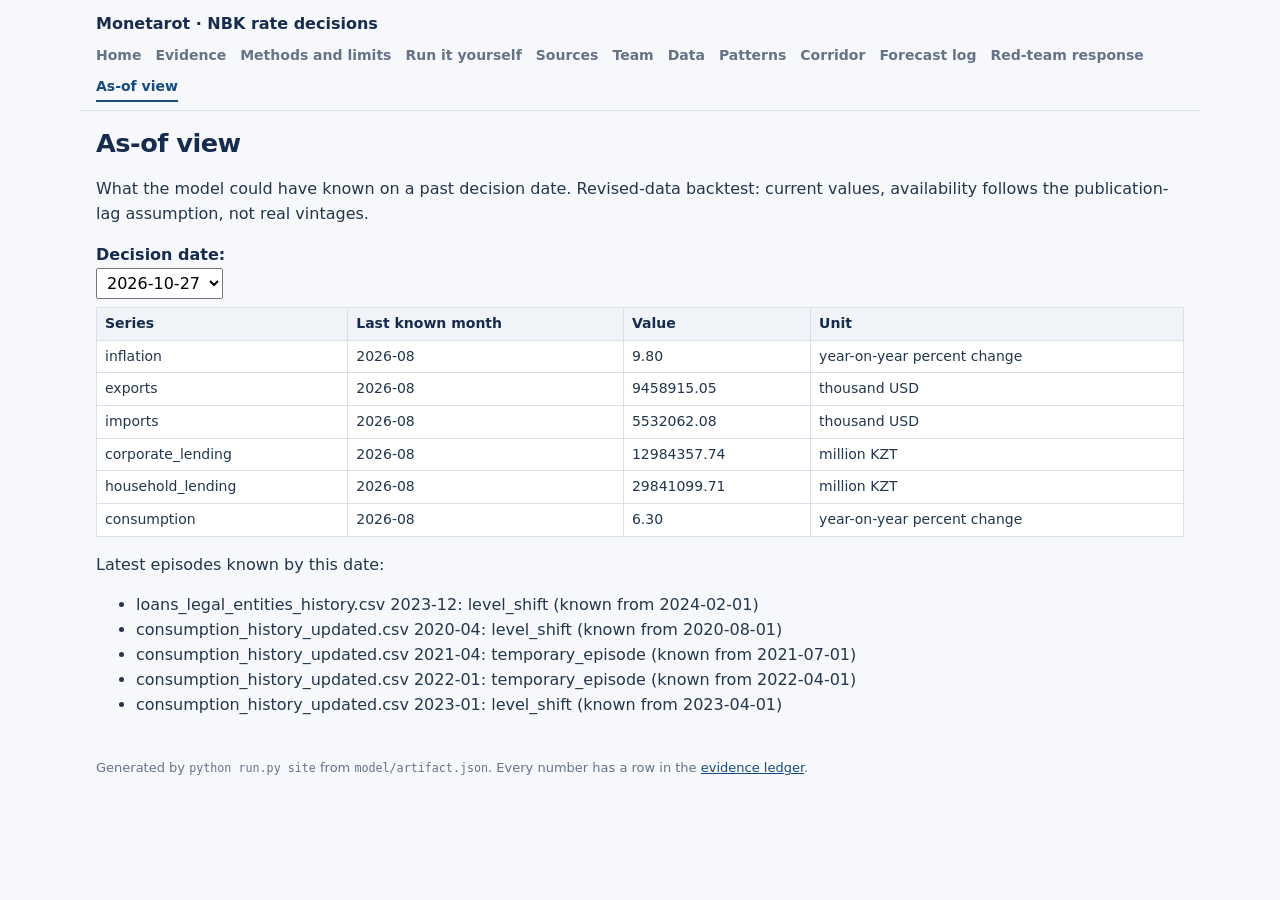
==== commit bf8ef81d: "Static site: brief fixes, no negative zero, corridor default, D42" ====
--- a/site/asof.html
+++ b/site/asof.html
@@ -3,6 +3,6 @@
 <title>As-of view · Monetarot</title><meta name="description" content="What the data looked like at past decision dates.">
 <link rel="icon" href="data:,"><link rel="stylesheet" href="assets/style.css"></head>
 <body><header><p class="brand">Monetarot · NBK rate decisions</p><nav aria-label="Site sections"><a href="index.html">Home</a> <a href="evidence.html">Evidence</a> <a href="methods.html">Methods and limits</a> <a href="run.html">Run it yourself</a> <a href="sources.html">Sources</a> <a href="team.html">Team</a> <a href="data.html">Data</a> <a href="patterns.html">Patterns</a> <a href="corridor.html">Corridor</a> <a href="forecasts.html">Forecast log</a> <a href="redteam.html">Red-team response</a> <a href="asof.html" aria-current="page">As-of view</a></nav></header>
-<main><h1>As-of view</h1><p>revised-data backtest (current values; availability follows the publication-lag assumption, not real vintages).</p><label for="asof-t">Decision date:</label> <select id="asof-t"><option value="2025-12-01">2025-12-01</option><option value="2026-01-26">2026-01-26</option><option value="2026-03-10">2026-03-10</option><option value="2026-04-27">2026-04-27</option><option value="2026-06-08">2026-06-08</option><option value="2026-07-27">2026-07-27</option><option value="2026-09-07">2026-09-07</option><option value="2026-10-27">2026-10-27</option></select><div class="asof" data-t="2025-12-01" hidden><div class="scroll"><table><thead><tr><th>Series</th><th>Last known month</th><th>Value</th></tr></thead><tbody><tr><td>inflation</td><td>2025-10</td><td><span class="num" data-ledger="patterns:as_of_views/2025-12-01/series/inflation/last_value">12.60</span></td></tr><tr><td>exports</td><td>2025-10</td><td><span class="num" data-ledger="patterns:as_of_views/2025-12-01/series/exports/last_value">7084636.99</span></td></tr><tr><td>imports</td><td>2025-10</td><td><span class="num" data-ledger="patterns:as_of_views/2025-12-01/series/imports/last_value">5917727.66</span></td></tr><tr><td>corporate_lending</td><td>2025-10</td><td><span class="num" data-ledger="patterns:as_of_views/2025-12-01/series/corporate_lending/last_value">11866635.61</span></td></tr><tr><td>household_lending</td><td>2025-10</td><td><span class="num" data-ledger="patterns:as_of_views/2025-12-01/series/household_lending/last_value">27278627.47</span></td></tr><tr><td>consumption</td><td>2025-10</td><td><span class="num" data-ledger="patterns:as_of_views/2025-12-01/series/consumption/last_value">8.70</span></td></tr></tbody></table></div><p>Latest episodes known by this date:</p><ul><li>loans_legal_entities_history.csv 2023-12: level_shift (known from 2024-02-01)</li><li>consumption_history_updated.csv 2020-04: level_shift (known from 2020-08-01)</li><li>consumption_history_updated.csv 2021-04: temporary_episode (known from 2021-07-01)</li><li>consumption_history_updated.csv 2022-01: temporary_episode (known from 2022-04-01)</li><li>consumption_history_updated.csv 2023-01: level_shift (known from 2023-04-01)</li></ul></div><div class="asof" data-t="2026-01-26" hidden><div class="scroll"><table><thead><tr><th>Series</th><th>Last known month</th><th>Value</th></tr></thead><tbody><tr><td>inflation</td><td>2025-11</td><td><span class="num" data-ledger="patterns:as_of_views/2026-01-26/series/inflation/last_value">12.40</span></td></tr><tr><td>exports</td><td>2025-11</td><td><span class="num" data-ledger="patterns:as_of_views/2026-01-26/series/exports/last_value">6566600.03</span></td></tr><tr><td>imports</td><td>2025-11</td><td><span class="num" data-ledger="patterns:as_of_views/2026-01-26/series/imports/last_value">5881063.74</span></td></tr><tr><td>corporate_lending</td><td>2025-11</td><td><span class="num" data-ledger="patterns:as_of_views/2026-01-26/series/corporate_lending/last_value">11798860.01</span></td></tr><tr><td>household_lending</td><td>2025-11</td><td><span class="num" data-ledger="patterns:as_of_views/2026-01-26/series/household_lending/last_value">27624367.88</span></td></tr><tr><td>consumption</td><td>2025-11</td><td><span class="num" data-ledger="patterns:as_of_views/2026-01-26/series/consumption/last_value">6.60</span></td></tr></tbody></table></div><p>Latest episodes known by this date:</p><ul><li>loans_legal_entities_history.csv 2023-12: level_shift (known from 2024-02-01)</li><li>consumption_history_updated.csv 2020-04: level_shift (known from 2020-08-01)</li><li>consumption_history_updated.csv 2021-04: temporary_episode (known from 2021-07-01)</li><li>consumption_history_updated.csv 2022-01: temporary_episode (known from 2022-04-01)</li><li>consumption_history_updated.csv 2023-01: level_shift (known from 2023-04-01)</li></ul></div><div class="asof" data-t="2026-03-10" hidden><div class="scroll"><table><thead><tr><th>Series</th><th>Last known month</th><th>Value</th></tr></thead><tbody><tr><td>inflation</td><td>2026-01</td><td><span class="num" data-ledger="patterns:as_of_views/2026-03-10/series/inflation/last_value">12.20</span></td></tr><tr><td>exports</td><td>2026-01</td><td><span class="num" data-ledger="patterns:as_of_views/2026-03-10/series/exports/last_value">6471049.99</span></td></tr><tr><td>imports</td><td>2026-01</td><td><span class="num" data-ledger="patterns:as_of_views/2026-03-10/series/imports/last_value">4689133.01</span></td></tr><tr><td>corporate_lending</td><td>2026-01</td><td><span class="num" data-ledger="patterns:as_of_views/2026-03-10/series/corporate_lending/last_value">12073755.30</span></td></tr><tr><td>household_lending</td><td>2026-01</td><td><span class="num" data-ledger="patterns:as_of_views/2026-03-10/series/household_lending/last_value">27917132.13</span></td></tr><tr><td>consumption</td><td>2026-01</td><td><span class="num" data-ledger="patterns:as_of_views/2026-03-10/series/consumption/last_value">2.10</span></td></tr></tbody></table></div><p>Latest episodes known by this date:</p><ul><li>loans_legal_entities_history.csv 2023-12: level_shift (known from 2024-02-01)</li><li>consumption_history_updated.csv 2020-04: level_shift (known from 2020-08-01)</li><li>consumption_history_updated.csv 2021-04: temporary_episode (known from 2021-07-01)</li><li>consumption_history_updated.csv 2022-01: temporary_episode (known from 2022-04-01)</li><li>consumption_history_updated.csv 2023-01: level_shift (known from 2023-04-01)</li></ul></div><div class="asof" data-t="2026-04-27" hidden><div class="scroll"><table><thead><tr><th>Series</th><th>Last known month</th><th>Value</th></tr></thead><tbody><tr><td>inflation</td><td>2026-02</td><td><span class="num" data-ledger="patterns:as_of_views/2026-04-27/series/inflation/last_value">11.70</span></td></tr><tr><td>exports</td><td>2026-02</td><td><span class="num" data-ledger="patterns:as_of_views/2026-04-27/series/exports/last_value">5927379.06</span></td></tr><tr><td>imports</td><td>2026-02</td><td><span class="num" data-ledger="patterns:as_of_views/2026-04-27/series/imports/last_value">4957996.39</span></td></tr><tr><td>corporate_lending</td><td>2026-02</td><td><span class="num" data-ledger="patterns:as_of_views/2026-04-27/series/corporate_lending/last_value">12084121.67</span></td></tr><tr><td>household_lending</td><td>2026-02</td><td><span class="num" data-ledger="patterns:as_of_views/2026-04-27/series/household_lending/last_value">28078452.11</span></td></tr><tr><td>consumption</td><td>2026-02</td><td><span class="num" data-ledger="patterns:as_of_views/2026-04-27/series/consumption/last_value">3.10</span></td></tr></tbody></table></div><p>Latest episodes known by this date:</p><ul><li>loans_legal_entities_history.csv 2023-12: level_shift (known from 2024-02-01)</li><li>consumption_history_updated.csv 2020-04: level_shift (known from 2020-08-01)</li><li>consumption_history_updated.csv 2021-04: temporary_episode (known from 2021-07-01)</li><li>consumption_history_updated.csv 2022-01: temporary_episode (known from 2022-04-01)</li><li>consumption_history_updated.csv 2023-01: level_shift (known from 2023-04-01)</li></ul></div><div class="asof" data-t="2026-06-08" hidden><div class="scroll"><table><thead><tr><th>Series</th><th>Last known month</th><th>Value</th></tr></thead><tbody><tr><td>inflation</td><td>2026-04</td><td><span class="num" data-ledger="patterns:as_of_views/2026-06-08/series/inflation/last_value">10.60</span></td></tr><tr><td>exports</td><td>2026-04</td><td><span class="num" data-ledger="patterns:as_of_views/2026-06-08/series/exports/last_value">6008920.31</span></td></tr><tr><td>imports</td><td>2026-04</td><td><span class="num" data-ledger="patterns:as_of_views/2026-06-08/series/imports/last_value">5953514.05</span></td></tr><tr><td>corporate_lending</td><td>2026-04</td><td><span class="num" data-ledger="patterns:as_of_views/2026-06-08/series/corporate_lending/last_value">12120756.81</span></td></tr><tr><td>household_lending</td><td>2026-04</td><td><span class="num" data-ledger="patterns:as_of_views/2026-06-08/series/household_lending/last_value">28533087.50</span></td></tr><tr><td>consumption</td><td>2026-04</td><td><span class="num" data-ledger="patterns:as_of_views/2026-06-08/series/consumption/last_value">5.00</span></td></tr></tbody></table></div><p>Latest episodes known by this date:</p><ul><li>loans_legal_entities_history.csv 2023-12: level_shift (known from 2024-02-01)</li><li>consumption_history_updated.csv 2020-04: level_shift (known from 2020-08-01)</li><li>consumption_history_updated.csv 2021-04: temporary_episode (known from 2021-07-01)</li><li>consumption_history_updated.csv 2022-01: temporary_episode (known from 2022-04-01)</li><li>consumption_history_updated.csv 2023-01: level_shift (known from 2023-04-01)</li></ul></div><div class="asof" data-t="2026-07-27" hidden><div class="scroll"><table><thead><tr><th>Series</th><th>Last known month</th><th>Value</th></tr></thead><tbody><tr><td>inflation</td><td>2026-05</td><td><span class="num" data-ledger="patterns:as_of_views/2026-07-27/series/inflation/last_value">10.40</span></td></tr><tr><td>exports</td><td>2026-05</td><td><span class="num" data-ledger="patterns:as_of_views/2026-07-27/series/exports/last_value">6276443.18</span></td></tr><tr><td>imports</td><td>2026-05</td><td><span class="num" data-ledger="patterns:as_of_views/2026-07-27/series/imports/last_value">5137905.20</span></td></tr><tr><td>corporate_lending</td><td>2026-05</td><td><span class="num" data-ledger="patterns:as_of_views/2026-07-27/series/corporate_lending/last_value">12537654.11</span></td></tr><tr><td>household_lending</td><td>2026-05</td><td><span class="num" data-ledger="patterns:as_of_views/2026-07-27/series/household_lending/last_value">28740959.98</span></td></tr><tr><td>consumption</td><td>2026-05</td><td><span class="num" data-ledger="patterns:as_of_views/2026-07-27/series/consumption/last_value">4.30</span></td></tr></tbody></table></div><p>Latest episodes known by this date:</p><ul><li>loans_legal_entities_history.csv 2023-12: level_shift (known from 2024-02-01)</li><li>consumption_history_updated.csv 2020-04: level_shift (known from 2020-08-01)</li><li>consumption_history_updated.csv 2021-04: temporary_episode (known from 2021-07-01)</li><li>consumption_history_updated.csv 2022-01: temporary_episode (known from 2022-04-01)</li><li>consumption_history_updated.csv 2023-01: level_shift (known from 2023-04-01)</li></ul></div><div class="asof" data-t="2026-09-07" hidden><div class="scroll"><table><thead><tr><th>Series</th><th>Last known month</th><th>Value</th></tr></thead><tbody><tr><td>inflation</td><td>2026-07</td><td><span class="num" data-ledger="patterns:as_of_views/2026-09-07/series/inflation/last_value">10.20</span></td></tr><tr><td>exports</td><td>2026-07</td><td><span class="num" data-ledger="patterns:as_of_views/2026-09-07/series/exports/last_value">10169912.74</span></td></tr><tr><td>imports</td><td>2026-07</td><td><span class="num" data-ledger="patterns:as_of_views/2026-09-07/series/imports/last_value">5394479.50</span></td></tr><tr><td>corporate_lending</td><td>2026-07</td><td><span class="num" data-ledger="patterns:as_of_views/2026-09-07/series/corporate_lending/last_value">12646863.74</span></td></tr><tr><td>household_lending</td><td>2026-07</td><td><span class="num" data-ledger="patterns:as_of_views/2026-09-07/series/household_lending/last_value">29483123.73</span></td></tr><tr><td>consumption</td><td>2026-07</td><td><span class="num" data-ledger="patterns:as_of_views/2026-09-07/series/consumption/last_value">5.60</span></td></tr></tbody></table></div><p>Latest episodes known by this date:</p><ul><li>loans_legal_entities_history.csv 2023-12: level_shift (known from 2024-02-01)</li><li>consumption_history_updated.csv 2020-04: level_shift (known from 2020-08-01)</li><li>consumption_history_updated.csv 2021-04: temporary_episode (known from 2021-07-01)</li><li>consumption_history_updated.csv 2022-01: temporary_episode (known from 2022-04-01)</li><li>consumption_history_updated.csv 2023-01: level_shift (known from 2023-04-01)</li></ul></div><div class="asof" data-t="2026-10-27" hidden><div class="scroll"><table><thead><tr><th>Series</th><th>Last known month</th><th>Value</th></tr></thead><tbody><tr><td>inflation</td><td>2026-08</td><td><span class="num" data-ledger="patterns:as_of_views/2026-10-27/series/inflation/last_value">9.80</span></td></tr><tr><td>exports</td><td>2026-08</td><td><span class="num" data-ledger="patterns:as_of_views/2026-10-27/series/exports/last_value">9458915.05</span></td></tr><tr><td>imports</td><td>2026-08</td><td><span class="num" data-ledger="patterns:as_of_views/2026-10-27/series/imports/last_value">5532062.08</span></td></tr><tr><td>corporate_lending</td><td>2026-08</td><td><span class="num" data-ledger="patterns:as_of_views/2026-10-27/series/corporate_lending/last_value">12984357.74</span></td></tr><tr><td>household_lending</td><td>2026-08</td><td><span class="num" data-ledger="patterns:as_of_views/2026-10-27/series/household_lending/last_value">29841099.71</span></td></tr><tr><td>consumption</td><td>2026-08</td><td><span class="num" data-ledger="patterns:as_of_views/2026-10-27/series/consumption/last_value">6.30</span></td></tr></tbody></table></div><p>Latest episodes known by this date:</p><ul><li>loans_legal_entities_history.csv 2023-12: level_shift (known from 2024-02-01)</li><li>consumption_history_updated.csv 2020-04: level_shift (known from 2020-08-01)</li><li>consumption_history_updated.csv 2021-04: temporary_episode (known from 2021-07-01)</li><li>consumption_history_updated.csv 2022-01: temporary_episode (known from 2022-04-01)</li><li>consumption_history_updated.csv 2023-01: level_shift (known from 2023-04-01)</li></ul></div><script src="assets/app.js"></script></main>
+<main><h1>As-of view</h1><p>What the model could have known on a past decision date. Revised-data backtest: current values, availability follows the publication-lag assumption, not real vintages.</p><label for="asof-t">Decision date:</label> <select id="asof-t"><option value="2025-12-01">2025-12-01</option><option value="2026-01-26">2026-01-26</option><option value="2026-03-10">2026-03-10</option><option value="2026-04-27">2026-04-27</option><option value="2026-06-08">2026-06-08</option><option value="2026-07-27">2026-07-27</option><option value="2026-09-07">2026-09-07</option><option value="2026-10-27">2026-10-27</option></select><div class="asof" data-t="2025-12-01" hidden><div class="scroll"><table><thead><tr><th>Series</th><th>Last known month</th><th>Value</th><th>Unit</th></tr></thead><tbody><tr><td>inflation</td><td>2025-10</td><td><span class="num" data-ledger="patterns:as_of_views/2025-12-01/series/inflation/last_value">12.60</span></td><td>year-on-year percent change</td></tr><tr><td>exports</td><td>2025-10</td><td><span class="num" data-ledger="patterns:as_of_views/2025-12-01/series/exports/last_value">7084636.99</span></td><td>thousand USD</td></tr><tr><td>imports</td><td>2025-10</td><td><span class="num" data-ledger="patterns:as_of_views/2025-12-01/series/imports/last_value">5917727.66</span></td><td>thousand USD</td></tr><tr><td>corporate_lending</td><td>2025-10</td><td><span class="num" data-ledger="patterns:as_of_views/2025-12-01/series/corporate_lending/last_value">11866635.61</span></td><td>million KZT</td></tr><tr><td>household_lending</td><td>2025-10</td><td><span class="num" data-ledger="patterns:as_of_views/2025-12-01/series/household_lending/last_value">27278627.47</span></td><td>million KZT</td></tr><tr><td>consumption</td><td>2025-10</td><td><span class="num" data-ledger="patterns:as_of_views/2025-12-01/series/consumption/last_value">8.70</span></td><td>year-on-year percent change</td></tr></tbody></table></div><p>Latest episodes known by this date:</p><ul><li>loans_legal_entities_history.csv 2023-12: level_shift (known from 2024-02-01)</li><li>consumption_history_updated.csv 2020-04: level_shift (known from 2020-08-01)</li><li>consumption_history_updated.csv 2021-04: temporary_episode (known from 2021-07-01)</li><li>consumption_history_updated.csv 2022-01: temporary_episode (known from 2022-04-01)</li><li>consumption_history_updated.csv 2023-01: level_shift (known from 2023-04-01)</li></ul></div><div class="asof" data-t="2026-01-26" hidden><div class="scroll"><table><thead><tr><th>Series</th><th>Last known month</th><th>Value</th><th>Unit</th></tr></thead><tbody><tr><td>inflation</td><td>2025-11</td><td><span class="num" data-ledger="patterns:as_of_views/2026-01-26/series/inflation/last_value">12.40</span></td><td>year-on-year percent change</td></tr><tr><td>exports</td><td>2025-11</td><td><span class="num" data-ledger="patterns:as_of_views/2026-01-26/series/exports/last_value">6566600.03</span></td><td>thousand USD</td></tr><tr><td>imports</td><td>2025-11</td><td><span class="num" data-ledger="patterns:as_of_views/2026-01-26/series/imports/last_value">5881063.74</span></td><td>thousand USD</td></tr><tr><td>corporate_lending</td><td>2025-11</td><td><span class="num" data-ledger="patterns:as_of_views/2026-01-26/series/corporate_lending/last_value">11798860.01</span></td><td>million KZT</td></tr><tr><td>household_lending</td><td>2025-11</td><td><span class="num" data-ledger="patterns:as_of_views/2026-01-26/series/household_lending/last_value">27624367.88</span></td><td>million KZT</td></tr><tr><td>consumption</td><td>2025-11</td><td><span class="num" data-ledger="patterns:as_of_views/2026-01-26/series/consumption/last_value">6.60</span></td><td>year-on-year percent change</td></tr></tbody></table></div><p>Latest episodes known by this date:</p><ul><li>loans_legal_entities_history.csv 2023-12: level_shift (known from 2024-02-01)</li><li>consumption_history_updated.csv 2020-04: level_shift (known from 2020-08-01)</li><li>consumption_history_updated.csv 2021-04: temporary_episode (known from 2021-07-01)</li><li>consumption_history_updated.csv 2022-01: temporary_episode (known from 2022-04-01)</li><li>consumption_history_updated.csv 2023-01: level_shift (known from 2023-04-01)</li></ul></div><div class="asof" data-t="2026-03-10" hidden><div class="scroll"><table><thead><tr><th>Series</th><th>Last known month</th><th>Value</th><th>Unit</th></tr></thead><tbody><tr><td>inflation</td><td>2026-01</td><td><span class="num" data-ledger="patterns:as_of_views/2026-03-10/series/inflation/last_value">12.20</span></td><td>year-on-year percent change</td></tr><tr><td>exports</td><td>2026-01</td><td><span class="num" data-ledger="patterns:as_of_views/2026-03-10/series/exports/last_value">6471049.99</span></td><td>thousand USD</td></tr><tr><td>imports</td><td>2026-01</td><td><span class="num" data-ledger="patterns:as_of_views/2026-03-10/series/imports/last_value">4689133.01</span></td><td>thousand USD</td></tr><tr><td>corporate_lending</td><td>2026-01</td><td><span class="num" data-ledger="patterns:as_of_views/2026-03-10/series/corporate_lending/last_value">12073755.30</span></td><td>million KZT</td></tr><tr><td>household_lending</td><td>2026-01</td><td><span class="num" data-ledger="patterns:as_of_views/2026-03-10/series/household_lending/last_value">27917132.13</span></td><td>million KZT</td></tr><tr><td>consumption</td><td>2026-01</td><td><span class="num" data-ledger="patterns:as_of_views/2026-03-10/series/consumption/last_value">2.10</span></td><td>year-on-year percent change</td></tr></tbody></table></div><p>Latest episodes known by this date:</p><ul><li>loans_legal_entities_history.csv 2023-12: level_shift (known from 2024-02-01)</li><li>consumption_history_updated.csv 2020-04: level_shift (known from 2020-08-01)</li><li>consumption_history_updated.csv 2021-04: temporary_episode (known from 2021-07-01)</li><li>consumption_history_updated.csv 2022-01: temporary_episode (known from 2022-04-01)</li><li>consumption_history_updated.csv 2023-01: level_shift (known from 2023-04-01)</li></ul></div><div class="asof" data-t="2026-04-27" hidden><div class="scroll"><table><thead><tr><th>Series</th><th>Last known month</th><th>Value</th><th>Unit</th></tr></thead><tbody><tr><td>inflation</td><td>2026-02</td><td><span class="num" data-ledger="patterns:as_of_views/2026-04-27/series/inflation/last_value">11.70</span></td><td>year-on-year percent change</td></tr><tr><td>exports</td><td>2026-02</td><td><span class="num" data-ledger="patterns:as_of_views/2026-04-27/series/exports/last_value">5927379.06</span></td><td>thousand USD</td></tr><tr><td>imports</td><td>2026-02</td><td><span class="num" data-ledger="patterns:as_of_views/2026-04-27/series/imports/last_value">4957996.39</span></td><td>thousand USD</td></tr><tr><td>corporate_lending</td><td>2026-02</td><td><span class="num" data-ledger="patterns:as_of_views/2026-04-27/series/corporate_lending/last_value">12084121.67</span></td><td>million KZT</td></tr><tr><td>household_lending</td><td>2026-02</td><td><span class="num" data-ledger="patterns:as_of_views/2026-04-27/series/household_lending/last_value">28078452.11</span></td><td>million KZT</td></tr><tr><td>consumption</td><td>2026-02</td><td><span class="num" data-ledger="patterns:as_of_views/2026-04-27/series/consumption/last_value">3.10</span></td><td>year-on-year percent change</td></tr></tbody></table></div><p>Latest episodes known by this date:</p><ul><li>loans_legal_entities_history.csv 2023-12: level_shift (known from 2024-02-01)</li><li>consumption_history_updated.csv 2020-04: level_shift (known from 2020-08-01)</li><li>consumption_history_updated.csv 2021-04: temporary_episode (known from 2021-07-01)</li><li>consumption_history_updated.csv 2022-01: temporary_episode (known from 2022-04-01)</li><li>consumption_history_updated.csv 2023-01: level_shift (known from 2023-04-01)</li></ul></div><div class="asof" data-t="2026-06-08" hidden><div class="scroll"><table><thead><tr><th>Series</th><th>Last known month</th><th>Value</th><th>Unit</th></tr></thead><tbody><tr><td>inflation</td><td>2026-04</td><td><span class="num" data-ledger="patterns:as_of_views/2026-06-08/series/inflation/last_value">10.60</span></td><td>year-on-year percent change</td></tr><tr><td>exports</td><td>2026-04</td><td><span class="num" data-ledger="patterns:as_of_views/2026-06-08/series/exports/last_value">6008920.31</span></td><td>thousand USD</td></tr><tr><td>imports</td><td>2026-04</td><td><span class="num" data-ledger="patterns:as_of_views/2026-06-08/series/imports/last_value">5953514.05</span></td><td>thousand USD</td></tr><tr><td>corporate_lending</td><td>2026-04</td><td><span class="num" data-ledger="patterns:as_of_views/2026-06-08/series/corporate_lending/last_value">12120756.81</span></td><td>million KZT</td></tr><tr><td>household_lending</td><td>2026-04</td><td><span class="num" data-ledger="patterns:as_of_views/2026-06-08/series/household_lending/last_value">28533087.50</span></td><td>million KZT</td></tr><tr><td>consumption</td><td>2026-04</td><td><span class="num" data-ledger="patterns:as_of_views/2026-06-08/series/consumption/last_value">5.00</span></td><td>year-on-year percent change</td></tr></tbody></table></div><p>Latest episodes known by this date:</p><ul><li>loans_legal_entities_history.csv 2023-12: level_shift (known from 2024-02-01)</li><li>consumption_history_updated.csv 2020-04: level_shift (known from 2020-08-01)</li><li>consumption_history_updated.csv 2021-04: temporary_episode (known from 2021-07-01)</li><li>consumption_history_updated.csv 2022-01: temporary_episode (known from 2022-04-01)</li><li>consumption_history_updated.csv 2023-01: level_shift (known from 2023-04-01)</li></ul></div><div class="asof" data-t="2026-07-27" hidden><div class="scroll"><table><thead><tr><th>Series</th><th>Last known month</th><th>Value</th><th>Unit</th></tr></thead><tbody><tr><td>inflation</td><td>2026-05</td><td><span class="num" data-ledger="patterns:as_of_views/2026-07-27/series/inflation/last_value">10.40</span></td><td>year-on-year percent change</td></tr><tr><td>exports</td><td>2026-05</td><td><span class="num" data-ledger="patterns:as_of_views/2026-07-27/series/exports/last_value">6276443.18</span></td><td>thousand USD</td></tr><tr><td>imports</td><td>2026-05</td><td><span class="num" data-ledger="patterns:as_of_views/2026-07-27/series/imports/last_value">5137905.20</span></td><td>thousand USD</td></tr><tr><td>corporate_lending</td><td>2026-05</td><td><span class="num" data-ledger="patterns:as_of_views/2026-07-27/series/corporate_lending/last_value">12537654.11</span></td><td>million KZT</td></tr><tr><td>household_lending</td><td>2026-05</td><td><span class="num" data-ledger="patterns:as_of_views/2026-07-27/series/household_lending/last_value">28740959.98</span></td><td>million KZT</td></tr><tr><td>consumption</td><td>2026-05</td><td><span class="num" data-ledger="patterns:as_of_views/2026-07-27/series/consumption/last_value">4.30</span></td><td>year-on-year percent change</td></tr></tbody></table></div><p>Latest episodes known by this date:</p><ul><li>loans_legal_entities_history.csv 2023-12: level_shift (known from 2024-02-01)</li><li>consumption_history_updated.csv 2020-04: level_shift (known from 2020-08-01)</li><li>consumption_history_updated.csv 2021-04: temporary_episode (known from 2021-07-01)</li><li>consumption_history_updated.csv 2022-01: temporary_episode (known from 2022-04-01)</li><li>consumption_history_updated.csv 2023-01: level_shift (known from 2023-04-01)</li></ul></div><div class="asof" data-t="2026-09-07" hidden><div class="scroll"><table><thead><tr><th>Series</th><th>Last known month</th><th>Value</th><th>Unit</th></tr></thead><tbody><tr><td>inflation</td><td>2026-07</td><td><span class="num" data-ledger="patterns:as_of_views/2026-09-07/series/inflation/last_value">10.20</span></td><td>year-on-year percent change</td></tr><tr><td>exports</td><td>2026-07</td><td><span class="num" data-ledger="patterns:as_of_views/2026-09-07/series/exports/last_value">10169912.74</span></td><td>thousand USD</td></tr><tr><td>imports</td><td>2026-07</td><td><span class="num" data-ledger="patterns:as_of_views/2026-09-07/series/imports/last_value">5394479.50</span></td><td>thousand USD</td></tr><tr><td>corporate_lending</td><td>2026-07</td><td><span class="num" data-ledger="patterns:as_of_views/2026-09-07/series/corporate_lending/last_value">12646863.74</span></td><td>million KZT</td></tr><tr><td>household_lending</td><td>2026-07</td><td><span class="num" data-ledger="patterns:as_of_views/2026-09-07/series/household_lending/last_value">29483123.73</span></td><td>million KZT</td></tr><tr><td>consumption</td><td>2026-07</td><td><span class="num" data-ledger="patterns:as_of_views/2026-09-07/series/consumption/last_value">5.60</span></td><td>year-on-year percent change</td></tr></tbody></table></div><p>Latest episodes known by this date:</p><ul><li>loans_legal_entities_history.csv 2023-12: level_shift (known from 2024-02-01)</li><li>consumption_history_updated.csv 2020-04: level_shift (known from 2020-08-01)</li><li>consumption_history_updated.csv 2021-04: temporary_episode (known from 2021-07-01)</li><li>consumption_history_updated.csv 2022-01: temporary_episode (known from 2022-04-01)</li><li>consumption_history_updated.csv 2023-01: level_shift (known from 2023-04-01)</li></ul></div><div class="asof" data-t="2026-10-27" hidden><div class="scroll"><table><thead><tr><th>Series</th><th>Last known month</th><th>Value</th><th>Unit</th></tr></thead><tbody><tr><td>inflation</td><td>2026-08</td><td><span class="num" data-ledger="patterns:as_of_views/2026-10-27/series/inflation/last_value">9.80</span></td><td>year-on-year percent change</td></tr><tr><td>exports</td><td>2026-08</td><td><span class="num" data-ledger="patterns:as_of_views/2026-10-27/series/exports/last_value">9458915.05</span></td><td>thousand USD</td></tr><tr><td>imports</td><td>2026-08</td><td><span class="num" data-ledger="patterns:as_of_views/2026-10-27/series/imports/last_value">5532062.08</span></td><td>thousand USD</td></tr><tr><td>corporate_lending</td><td>2026-08</td><td><span class="num" data-ledger="patterns:as_of_views/2026-10-27/series/corporate_lending/last_value">12984357.74</span></td><td>million KZT</td></tr><tr><td>household_lending</td><td>2026-08</td><td><span class="num" data-ledger="patterns:as_of_views/2026-10-27/series/household_lending/last_value">29841099.71</span></td><td>million KZT</td></tr><tr><td>consumption</td><td>2026-08</td><td><span class="num" data-ledger="patterns:as_of_views/2026-10-27/series/consumption/last_value">6.30</span></td><td>year-on-year percent change</td></tr></tbody></table></div><p>Latest episodes known by this date:</p><ul><li>loans_legal_entities_history.csv 2023-12: level_shift (known from 2024-02-01)</li><li>consumption_history_updated.csv 2020-04: level_shift (known from 2020-08-01)</li><li>consumption_history_updated.csv 2021-04: temporary_episode (known from 2021-07-01)</li><li>consumption_history_updated.csv 2022-01: temporary_episode (known from 2022-04-01)</li><li>consumption_history_updated.csv 2023-01: level_shift (known from 2023-04-01)</li></ul></div><script src="assets/app.js"></script></main>
 <footer><p>Generated by <code>python run.py site</code> from <code>model/artifact.json</code>. Every number has a row in the
 <a href="data/evidence_ledger.csv">evidence ledger</a>.</p></footer></body></html>
--- a/site/assets/style.css
+++ b/site/assets/style.css
@@ -67,6 +67,8 @@
 td.v-bad { background: var(--bad-bg); color: var(--bad-ink); font-weight: 700; }
 td.v-ok { background: var(--ok-bg); color: var(--ok-ink); font-weight: 700; }
 td.v-bad::before { content: "✗ "; } td.v-ok::before { content: "✓ "; }
+th.nowrap, td.nowrap { white-space: nowrap; }
+.answer { font-size: 1.25rem; margin: 6px 0; color: var(--ink); }
 /* Charts */
 main p, main li, main summary { overflow-wrap: anywhere; }
 figure { margin: 16px 0; max-width: min(100%, 860px); background: var(--card); border: 1px solid var(--line); border-radius: 12px; padding: 12px; }
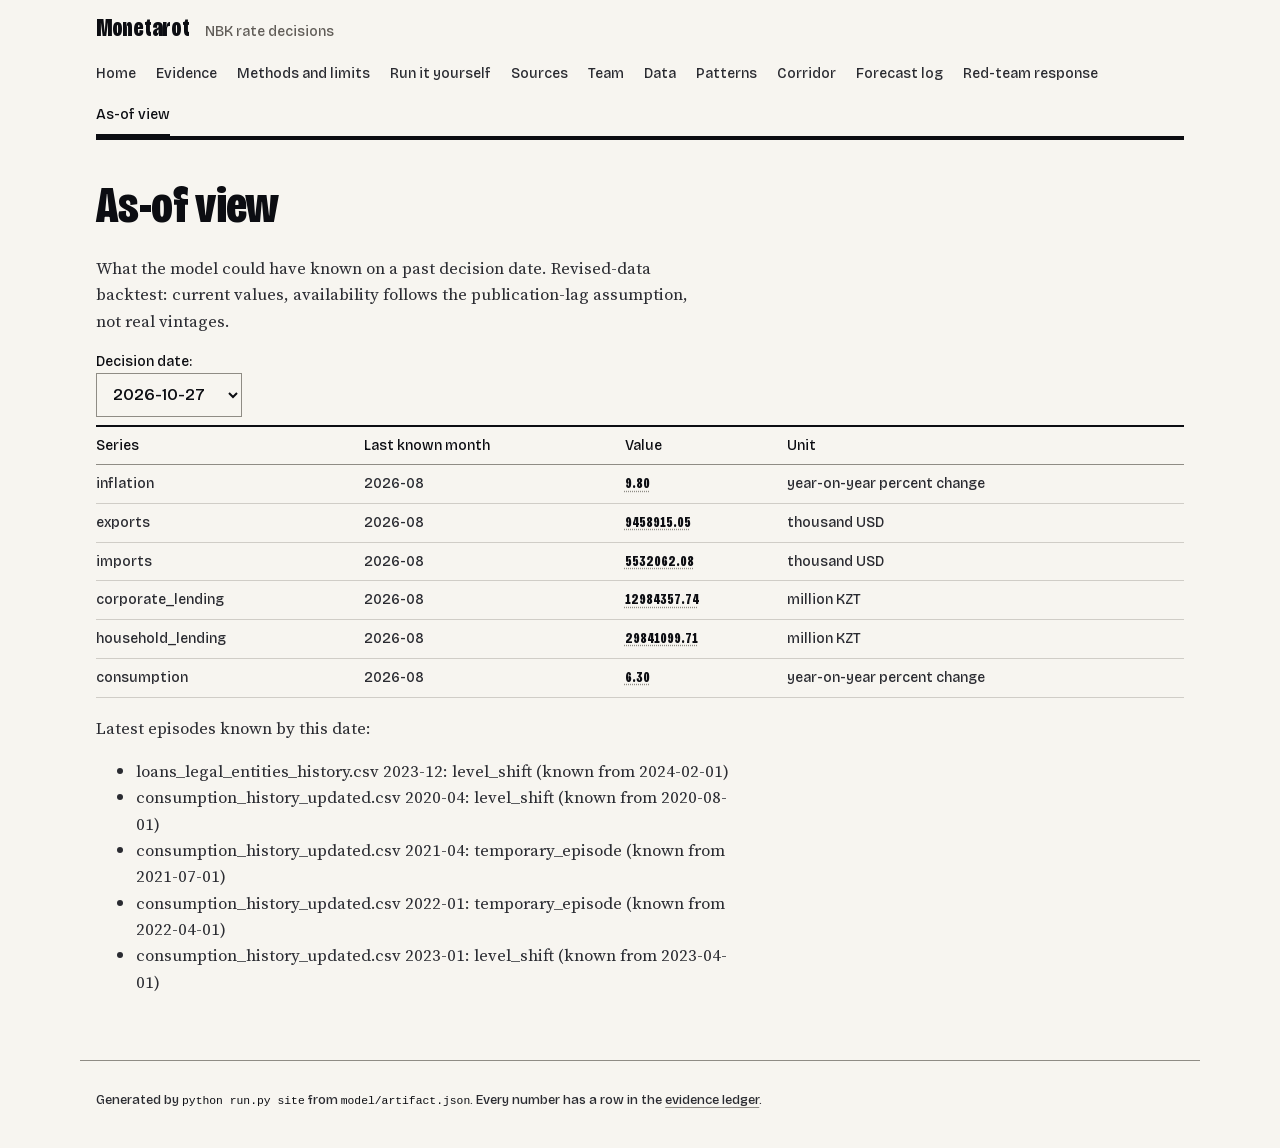
==== commit 497736ca: "D57-D58: editorial theme, home page reorder" ====
--- a/site/asof.html
+++ b/site/asof.html
@@ -2,7 +2,7 @@
 <html lang="en"><head><meta charset="utf-8"><meta name="viewport" content="width=device-width, initial-scale=1">
 <title>As-of view · Monetarot</title><meta name="description" content="What the data looked like at past decision dates.">
 <link rel="icon" href="data:,"><link rel="stylesheet" href="assets/style.css"></head>
-<body><header><p class="brand">Monetarot · NBK rate decisions</p><nav aria-label="Site sections"><a href="index.html">Home</a> <a href="evidence.html">Evidence</a> <a href="methods.html">Methods and limits</a> <a href="run.html">Run it yourself</a> <a href="sources.html">Sources</a> <a href="team.html">Team</a> <a href="data.html">Data</a> <a href="patterns.html">Patterns</a> <a href="corridor.html">Corridor</a> <a href="forecasts.html">Forecast log</a> <a href="redteam.html">Red-team response</a> <a href="asof.html" aria-current="page">As-of view</a></nav></header>
+<body><header><p class="brand"><span class="brand-name">Monetarot</span> <span class="brand-desc">NBK rate decisions</span></p><nav aria-label="Site sections"><a href="index.html">Home</a> <a href="evidence.html">Evidence</a> <a href="methods.html">Methods and limits</a> <a href="run.html">Run it yourself</a> <a href="sources.html">Sources</a> <a href="team.html">Team</a> <a href="data.html">Data</a> <a href="patterns.html">Patterns</a> <a href="corridor.html">Corridor</a> <a href="forecasts.html">Forecast log</a> <a href="redteam.html">Red-team response</a> <a href="asof.html" aria-current="page">As-of view</a></nav></header>
 <main><h1>As-of view</h1><p>What the model could have known on a past decision date. Revised-data backtest: current values, availability follows the publication-lag assumption, not real vintages.</p><label for="asof-t">Decision date:</label> <select id="asof-t"><option value="2025-12-01">2025-12-01</option><option value="2026-01-26">2026-01-26</option><option value="2026-03-10">2026-03-10</option><option value="2026-04-27">2026-04-27</option><option value="2026-06-08">2026-06-08</option><option value="2026-07-27">2026-07-27</option><option value="2026-09-07">2026-09-07</option><option value="2026-10-27">2026-10-27</option></select><div class="asof" data-t="2025-12-01" hidden><div class="scroll"><table><thead><tr><th>Series</th><th>Last known month</th><th>Value</th><th>Unit</th></tr></thead><tbody><tr><td>inflation</td><td>2025-10</td><td><span class="num" data-ledger="patterns:as_of_views/2025-12-01/series/inflation/last_value">12.60</span></td><td>year-on-year percent change</td></tr><tr><td>exports</td><td>2025-10</td><td><span class="num" data-ledger="patterns:as_of_views/2025-12-01/series/exports/last_value">7084636.99</span></td><td>thousand USD</td></tr><tr><td>imports</td><td>2025-10</td><td><span class="num" data-ledger="patterns:as_of_views/2025-12-01/series/imports/last_value">5917727.66</span></td><td>thousand USD</td></tr><tr><td>corporate_lending</td><td>2025-10</td><td><span class="num" data-ledger="patterns:as_of_views/2025-12-01/series/corporate_lending/last_value">11866635.61</span></td><td>million KZT</td></tr><tr><td>household_lending</td><td>2025-10</td><td><span class="num" data-ledger="patterns:as_of_views/2025-12-01/series/household_lending/last_value">27278627.47</span></td><td>million KZT</td></tr><tr><td>consumption</td><td>2025-10</td><td><span class="num" data-ledger="patterns:as_of_views/2025-12-01/series/consumption/last_value">8.70</span></td><td>year-on-year percent change</td></tr></tbody></table></div><p>Latest episodes known by this date:</p><ul><li>loans_legal_entities_history.csv 2023-12: level_shift (known from 2024-02-01)</li><li>consumption_history_updated.csv 2020-04: level_shift (known from 2020-08-01)</li><li>consumption_history_updated.csv 2021-04: temporary_episode (known from 2021-07-01)</li><li>consumption_history_updated.csv 2022-01: temporary_episode (known from 2022-04-01)</li><li>consumption_history_updated.csv 2023-01: level_shift (known from 2023-04-01)</li></ul></div><div class="asof" data-t="2026-01-26" hidden><div class="scroll"><table><thead><tr><th>Series</th><th>Last known month</th><th>Value</th><th>Unit</th></tr></thead><tbody><tr><td>inflation</td><td>2025-11</td><td><span class="num" data-ledger="patterns:as_of_views/2026-01-26/series/inflation/last_value">12.40</span></td><td>year-on-year percent change</td></tr><tr><td>exports</td><td>2025-11</td><td><span class="num" data-ledger="patterns:as_of_views/2026-01-26/series/exports/last_value">6566600.03</span></td><td>thousand USD</td></tr><tr><td>imports</td><td>2025-11</td><td><span class="num" data-ledger="patterns:as_of_views/2026-01-26/series/imports/last_value">5881063.74</span></td><td>thousand USD</td></tr><tr><td>corporate_lending</td><td>2025-11</td><td><span class="num" data-ledger="patterns:as_of_views/2026-01-26/series/corporate_lending/last_value">11798860.01</span></td><td>million KZT</td></tr><tr><td>household_lending</td><td>2025-11</td><td><span class="num" data-ledger="patterns:as_of_views/2026-01-26/series/household_lending/last_value">27624367.88</span></td><td>million KZT</td></tr><tr><td>consumption</td><td>2025-11</td><td><span class="num" data-ledger="patterns:as_of_views/2026-01-26/series/consumption/last_value">6.60</span></td><td>year-on-year percent change</td></tr></tbody></table></div><p>Latest episodes known by this date:</p><ul><li>loans_legal_entities_history.csv 2023-12: level_shift (known from 2024-02-01)</li><li>consumption_history_updated.csv 2020-04: level_shift (known from 2020-08-01)</li><li>consumption_history_updated.csv 2021-04: temporary_episode (known from 2021-07-01)</li><li>consumption_history_updated.csv 2022-01: temporary_episode (known from 2022-04-01)</li><li>consumption_history_updated.csv 2023-01: level_shift (known from 2023-04-01)</li></ul></div><div class="asof" data-t="2026-03-10" hidden><div class="scroll"><table><thead><tr><th>Series</th><th>Last known month</th><th>Value</th><th>Unit</th></tr></thead><tbody><tr><td>inflation</td><td>2026-01</td><td><span class="num" data-ledger="patterns:as_of_views/2026-03-10/series/inflation/last_value">12.20</span></td><td>year-on-year percent change</td></tr><tr><td>exports</td><td>2026-01</td><td><span class="num" data-ledger="patterns:as_of_views/2026-03-10/series/exports/last_value">6471049.99</span></td><td>thousand USD</td></tr><tr><td>imports</td><td>2026-01</td><td><span class="num" data-ledger="patterns:as_of_views/2026-03-10/series/imports/last_value">4689133.01</span></td><td>thousand USD</td></tr><tr><td>corporate_lending</td><td>2026-01</td><td><span class="num" data-ledger="patterns:as_of_views/2026-03-10/series/corporate_lending/last_value">12073755.30</span></td><td>million KZT</td></tr><tr><td>household_lending</td><td>2026-01</td><td><span class="num" data-ledger="patterns:as_of_views/2026-03-10/series/household_lending/last_value">27917132.13</span></td><td>million KZT</td></tr><tr><td>consumption</td><td>2026-01</td><td><span class="num" data-ledger="patterns:as_of_views/2026-03-10/series/consumption/last_value">2.10</span></td><td>year-on-year percent change</td></tr></tbody></table></div><p>Latest episodes known by this date:</p><ul><li>loans_legal_entities_history.csv 2023-12: level_shift (known from 2024-02-01)</li><li>consumption_history_updated.csv 2020-04: level_shift (known from 2020-08-01)</li><li>consumption_history_updated.csv 2021-04: temporary_episode (known from 2021-07-01)</li><li>consumption_history_updated.csv 2022-01: temporary_episode (known from 2022-04-01)</li><li>consumption_history_updated.csv 2023-01: level_shift (known from 2023-04-01)</li></ul></div><div class="asof" data-t="2026-04-27" hidden><div class="scroll"><table><thead><tr><th>Series</th><th>Last known month</th><th>Value</th><th>Unit</th></tr></thead><tbody><tr><td>inflation</td><td>2026-02</td><td><span class="num" data-ledger="patterns:as_of_views/2026-04-27/series/inflation/last_value">11.70</span></td><td>year-on-year percent change</td></tr><tr><td>exports</td><td>2026-02</td><td><span class="num" data-ledger="patterns:as_of_views/2026-04-27/series/exports/last_value">5927379.06</span></td><td>thousand USD</td></tr><tr><td>imports</td><td>2026-02</td><td><span class="num" data-ledger="patterns:as_of_views/2026-04-27/series/imports/last_value">4957996.39</span></td><td>thousand USD</td></tr><tr><td>corporate_lending</td><td>2026-02</td><td><span class="num" data-ledger="patterns:as_of_views/2026-04-27/series/corporate_lending/last_value">12084121.67</span></td><td>million KZT</td></tr><tr><td>household_lending</td><td>2026-02</td><td><span class="num" data-ledger="patterns:as_of_views/2026-04-27/series/household_lending/last_value">28078452.11</span></td><td>million KZT</td></tr><tr><td>consumption</td><td>2026-02</td><td><span class="num" data-ledger="patterns:as_of_views/2026-04-27/series/consumption/last_value">3.10</span></td><td>year-on-year percent change</td></tr></tbody></table></div><p>Latest episodes known by this date:</p><ul><li>loans_legal_entities_history.csv 2023-12: level_shift (known from 2024-02-01)</li><li>consumption_history_updated.csv 2020-04: level_shift (known from 2020-08-01)</li><li>consumption_history_updated.csv 2021-04: temporary_episode (known from 2021-07-01)</li><li>consumption_history_updated.csv 2022-01: temporary_episode (known from 2022-04-01)</li><li>consumption_history_updated.csv 2023-01: level_shift (known from 2023-04-01)</li></ul></div><div class="asof" data-t="2026-06-08" hidden><div class="scroll"><table><thead><tr><th>Series</th><th>Last known month</th><th>Value</th><th>Unit</th></tr></thead><tbody><tr><td>inflation</td><td>2026-04</td><td><span class="num" data-ledger="patterns:as_of_views/2026-06-08/series/inflation/last_value">10.60</span></td><td>year-on-year percent change</td></tr><tr><td>exports</td><td>2026-04</td><td><span class="num" data-ledger="patterns:as_of_views/2026-06-08/series/exports/last_value">6008920.31</span></td><td>thousand USD</td></tr><tr><td>imports</td><td>2026-04</td><td><span class="num" data-ledger="patterns:as_of_views/2026-06-08/series/imports/last_value">5953514.05</span></td><td>thousand USD</td></tr><tr><td>corporate_lending</td><td>2026-04</td><td><span class="num" data-ledger="patterns:as_of_views/2026-06-08/series/corporate_lending/last_value">12120756.81</span></td><td>million KZT</td></tr><tr><td>household_lending</td><td>2026-04</td><td><span class="num" data-ledger="patterns:as_of_views/2026-06-08/series/household_lending/last_value">28533087.50</span></td><td>million KZT</td></tr><tr><td>consumption</td><td>2026-04</td><td><span class="num" data-ledger="patterns:as_of_views/2026-06-08/series/consumption/last_value">5.00</span></td><td>year-on-year percent change</td></tr></tbody></table></div><p>Latest episodes known by this date:</p><ul><li>loans_legal_entities_history.csv 2023-12: level_shift (known from 2024-02-01)</li><li>consumption_history_updated.csv 2020-04: level_shift (known from 2020-08-01)</li><li>consumption_history_updated.csv 2021-04: temporary_episode (known from 2021-07-01)</li><li>consumption_history_updated.csv 2022-01: temporary_episode (known from 2022-04-01)</li><li>consumption_history_updated.csv 2023-01: level_shift (known from 2023-04-01)</li></ul></div><div class="asof" data-t="2026-07-27" hidden><div class="scroll"><table><thead><tr><th>Series</th><th>Last known month</th><th>Value</th><th>Unit</th></tr></thead><tbody><tr><td>inflation</td><td>2026-05</td><td><span class="num" data-ledger="patterns:as_of_views/2026-07-27/series/inflation/last_value">10.40</span></td><td>year-on-year percent change</td></tr><tr><td>exports</td><td>2026-05</td><td><span class="num" data-ledger="patterns:as_of_views/2026-07-27/series/exports/last_value">6276443.18</span></td><td>thousand USD</td></tr><tr><td>imports</td><td>2026-05</td><td><span class="num" data-ledger="patterns:as_of_views/2026-07-27/series/imports/last_value">5137905.20</span></td><td>thousand USD</td></tr><tr><td>corporate_lending</td><td>2026-05</td><td><span class="num" data-ledger="patterns:as_of_views/2026-07-27/series/corporate_lending/last_value">12537654.11</span></td><td>million KZT</td></tr><tr><td>household_lending</td><td>2026-05</td><td><span class="num" data-ledger="patterns:as_of_views/2026-07-27/series/household_lending/last_value">28740959.98</span></td><td>million KZT</td></tr><tr><td>consumption</td><td>2026-05</td><td><span class="num" data-ledger="patterns:as_of_views/2026-07-27/series/consumption/last_value">4.30</span></td><td>year-on-year percent change</td></tr></tbody></table></div><p>Latest episodes known by this date:</p><ul><li>loans_legal_entities_history.csv 2023-12: level_shift (known from 2024-02-01)</li><li>consumption_history_updated.csv 2020-04: level_shift (known from 2020-08-01)</li><li>consumption_history_updated.csv 2021-04: temporary_episode (known from 2021-07-01)</li><li>consumption_history_updated.csv 2022-01: temporary_episode (known from 2022-04-01)</li><li>consumption_history_updated.csv 2023-01: level_shift (known from 2023-04-01)</li></ul></div><div class="asof" data-t="2026-09-07" hidden><div class="scroll"><table><thead><tr><th>Series</th><th>Last known month</th><th>Value</th><th>Unit</th></tr></thead><tbody><tr><td>inflation</td><td>2026-07</td><td><span class="num" data-ledger="patterns:as_of_views/2026-09-07/series/inflation/last_value">10.20</span></td><td>year-on-year percent change</td></tr><tr><td>exports</td><td>2026-07</td><td><span class="num" data-ledger="patterns:as_of_views/2026-09-07/series/exports/last_value">10169912.74</span></td><td>thousand USD</td></tr><tr><td>imports</td><td>2026-07</td><td><span class="num" data-ledger="patterns:as_of_views/2026-09-07/series/imports/last_value">5394479.50</span></td><td>thousand USD</td></tr><tr><td>corporate_lending</td><td>2026-07</td><td><span class="num" data-ledger="patterns:as_of_views/2026-09-07/series/corporate_lending/last_value">12646863.74</span></td><td>million KZT</td></tr><tr><td>household_lending</td><td>2026-07</td><td><span class="num" data-ledger="patterns:as_of_views/2026-09-07/series/household_lending/last_value">29483123.73</span></td><td>million KZT</td></tr><tr><td>consumption</td><td>2026-07</td><td><span class="num" data-ledger="patterns:as_of_views/2026-09-07/series/consumption/last_value">5.60</span></td><td>year-on-year percent change</td></tr></tbody></table></div><p>Latest episodes known by this date:</p><ul><li>loans_legal_entities_history.csv 2023-12: level_shift (known from 2024-02-01)</li><li>consumption_history_updated.csv 2020-04: level_shift (known from 2020-08-01)</li><li>consumption_history_updated.csv 2021-04: temporary_episode (known from 2021-07-01)</li><li>consumption_history_updated.csv 2022-01: temporary_episode (known from 2022-04-01)</li><li>consumption_history_updated.csv 2023-01: level_shift (known from 2023-04-01)</li></ul></div><div class="asof" data-t="2026-10-27" hidden><div class="scroll"><table><thead><tr><th>Series</th><th>Last known month</th><th>Value</th><th>Unit</th></tr></thead><tbody><tr><td>inflation</td><td>2026-08</td><td><span class="num" data-ledger="patterns:as_of_views/2026-10-27/series/inflation/last_value">9.80</span></td><td>year-on-year percent change</td></tr><tr><td>exports</td><td>2026-08</td><td><span class="num" data-ledger="patterns:as_of_views/2026-10-27/series/exports/last_value">9458915.05</span></td><td>thousand USD</td></tr><tr><td>imports</td><td>2026-08</td><td><span class="num" data-ledger="patterns:as_of_views/2026-10-27/series/imports/last_value">5532062.08</span></td><td>thousand USD</td></tr><tr><td>corporate_lending</td><td>2026-08</td><td><span class="num" data-ledger="patterns:as_of_views/2026-10-27/series/corporate_lending/last_value">12984357.74</span></td><td>million KZT</td></tr><tr><td>household_lending</td><td>2026-08</td><td><span class="num" data-ledger="patterns:as_of_views/2026-10-27/series/household_lending/last_value">29841099.71</span></td><td>million KZT</td></tr><tr><td>consumption</td><td>2026-08</td><td><span class="num" data-ledger="patterns:as_of_views/2026-10-27/series/consumption/last_value">6.30</span></td><td>year-on-year percent change</td></tr></tbody></table></div><p>Latest episodes known by this date:</p><ul><li>loans_legal_entities_history.csv 2023-12: level_shift (known from 2024-02-01)</li><li>consumption_history_updated.csv 2020-04: level_shift (known from 2020-08-01)</li><li>consumption_history_updated.csv 2021-04: temporary_episode (known from 2021-07-01)</li><li>consumption_history_updated.csv 2022-01: temporary_episode (known from 2022-04-01)</li><li>consumption_history_updated.csv 2023-01: level_shift (known from 2023-04-01)</li></ul></div><script src="assets/app.js"></script></main>
 <footer><p>Generated by <code>python run.py site</code> from <code>model/artifact.json</code>. Every number has a row in the
 <a href="data/evidence_ledger.csv">evidence ledger</a>.</p></footer></body></html>
--- a/site/assets/style.css
+++ b/site/assets/style.css
@@ -1,14 +1,59 @@
+/* Hallmark · shape: kept (question, answer panels, research index, then the seven steps) · genre: editorial · theme: Editorial (by request) · redesign: restyle · job: read the forecast and act on duration
+ * hero: kept, the question as the head over three ruled panels · nav: kept, masthead wordmark over flat links · footer: kept, one line under a hairline · imagery: none, the data are the material · signature: the most likely outcome's probability set in the condensed head, over its 0 to 100% scale with 95% intervals
+ * axes: light/display-condensed/chromatic-green · posture: restrained · contrast: pass · fold: pass · copy: verbatim (every sentence comes from the artifact or the existing site text) · v2.0.0 */
+/* Hallmark · pre-emit critique: P4 H4 E4 S4 R4 V4 · weakest: R, the pages are a research note with a frozen structure; the rule system (heavy ink over hairlines) gives them a rhythm without adding sections */
+/* Hallmark · waive 24b · spacing values of the rules from before D57 (.brand, nav, .forecast-card, tables, controls) · those rules stay as written and the D58 block below overrides them on the 4px scale */
+/* Hallmark · waive 39b · inline clickable numbers inside sentences, table heads and the answer panels · the D54 source window opens from numbers in running text, so they keep the line height of the text; buttons stand 44px */
+/* Hallmark · waive 59 · gaps between the seven steps and the evidence blocks · each step opens with a heavy ink rule; a research note keeps its steps close, landing-page section gaps would spread one argument over many screens */
+/* Hallmark · waive 49b · links inside sentences and repository file paths wrap with the text · on data.html the download links are file paths that must stay complete */
+/* Hallmark · waive 78 · step heads at the 2xl size under the question · a research note keeps section heads below the question so the figures and the decision answer carry the weight */
+/* Hallmark · waive 68 · data-slot on the factor effects rows of evidence.html · in the Factor effects chart each factor row keeps its sort position in data-slot for app.js; these are not image slots */
+/* Hallmark · dismissed F18 · no image slots on the site; data-slot is the factor-effects sort hook */
+/* Hallmark · dismissed 3 · .key is a legend swatch, .timeline a hairline rail, and .action has border 0 with an ink rule on top in the D58 block */
+/* Hallmark · dismissed 40 · the pipeline ::after is a masked chevron with empty content, no text to contrast */
+/* Hallmark · dismissed F7 · the shared recipe is the theme's ruled section (no fill, no radius, a rule on top); tracks and fields share the 1px rule-2 edge on purpose */
+/* Hallmark · dismissed F19 · four weights: serif 400 for reading, serif 600 for figures and strong text so a number reads stronger than its sentence, label 500, condensed head 800 */
+/* Hallmark · dismissed F1 · copy: verbatim, the straight quotes come from the existing generated site text */
+/* Hallmark · dismissed F2 · copy: verbatim, the three-period ellipses are part of source titles on sources.html */
+/* Hallmark · dismissed 49 · the evaluation-design label wraps at 360 px on purpose; nowrap would force horizontal scroll */
+/* Hallmark · dismissed F21 · the h2 to h4 step on evidence.html is existing page structure, frozen (restyle only) */
 /* The look of the Render app (src/app.py) without external fonts: a system font stack close to Source Sans.
    Readable at 360 px: no fixed width wider than the screen. Class colours are Okabe–Ito (colour-blind safe), and every
    class has a label and a ▲ ■ ▼ mark, so colour is never the only cue. */
 :root {
-  --bg: #f6f8fb; --card: #ffffff; --ink: #172b4d; --text: #24364c; --muted: #667386; --line: #d9e0e8; --soft: #edf0f3;
-  --accent: #174a7e; --increase: #009E73; --hold: #0072B2; --decrease: #D55E00; --hold-grey: #6E6E6E;
-  --warn-bg: #fffbe6; --warn-ink: #6b5200; --warn-line: #f2d675; --info-bg: #e8f1fb; --info-ink: #174a7e;
-  --bad-bg: #fde8e7; --bad-ink: #8f211a; --ok-bg: #e7f4ec; --ok-ink: #17633d;
+  color-scheme: light;
+  /* D58: Hallmark Editorial tokens (theme.mjs scaffold editorial), as the theme states them. docs/site_design.md explains how to change them. */
+  --color-paper: oklch(97% 0.007 86); --color-paper-2: oklch(94% 0.010 86); --color-paper-3: oklch(91% 0.012 84);
+  --color-ink: oklch(16% 0.012 280); --color-ink-2: oklch(29% 0.011 280); --color-muted: oklch(48% 0.010 75);
+  --color-rule: oklch(85% 0.009 85); --color-rule-2: oklch(64% 0.010 80);
+  --color-accent: oklch(49% 0.130 152); --color-accent-ink: oklch(98% 0.005 88); --color-focus: oklch(52% 0.135 152);
+  --color-error: oklch(52% 0.19 27);
+  --font-display: "Bricolage Grotesque", "Arial Narrow", ui-sans-serif, sans-serif; --font-body: "Source Serif 4", ui-serif, Georgia, serif;
+  --font-code: ui-monospace, "Cascadia Mono", Consolas, "Liberation Mono", monospace;
+  --radius-card: 0; --radius-pill: 0; --rule-hair: 1px; --rule-mid: 2px; --rule-heavy: 4px; --shadow-card: none;
+  --tracking-display: -0.012em; --display-weight: 800;
+  --text-xs: 0.8125rem; --text-sm: 0.875rem; --text-md: 1rem; --text-lg: 1.25rem; --text-xl: 1.5625rem; --text-2xl: 1.953rem;
+  --text-display-s: clamp(2.25rem, 3vw + 1rem, 3.25rem); --text-display: clamp(3rem, 5vw + 1rem, 4.5rem);
+  --dur-micro: 120ms; --ease-out: cubic-bezier(0.16, 1, 0.3, 1);
+  /* Outcome classes: the project's hues and marks (▲ ■ ▼), on marks only; text next to them is ink. */
+  --class-increase: #009E73; --class-hold: #0072B2; --class-decrease: #D55E00; --class-hold-grey: #6E6E6E;
+  /* Chart colours: the same values as PALETTE in src/site_dashboard.py (legend swatches use these). */
+  --chart-blue: #2A2B31; --chart-orange: #B87F06; --chart-vermillion: #D55E00; --chart-green: #009E73; --chart-sky: #3293C6;
+  --chart-grey: #6E6E6E; --chart-black: #615D57; --chart-shade: #F3F0E9; --chart-ink: #0C0D12; --chart-grid: #D0CDC7;
+  /* D57 names, kept and pointed at the editorial roles. */
+  --navy: var(--color-paper); --slate: var(--color-paper); --slate-2: var(--color-paper-2); --rule: var(--color-rule); --rule-strong: var(--color-rule-2);
+  --cool-white: var(--color-ink); --steel: var(--color-muted); --teal: var(--color-ink); --coral: var(--color-error);
+  --tint-coral: var(--color-paper-2); --tint-teal: var(--color-paper); --tint-teal-deep: var(--color-paper); --tint-info: var(--color-paper-2);
+  --shadow: none; --shadow-pop: none; --font-ui: var(--font-body); --font-mono: var(--font-display);
+  /* Token names from before D57, kept and pointed at the editorial roles. */
+  --bg: var(--color-paper); --card: var(--color-paper); --ink: var(--color-ink); --text: var(--color-ink-2); --muted: var(--color-muted); --line: var(--color-rule); --soft: var(--color-paper);
+  --accent: var(--color-ink); --increase: var(--class-increase); --hold: var(--class-hold); --decrease: var(--class-decrease); --hold-grey: var(--class-hold-grey);
+  --warn-bg: var(--color-paper-2); --warn-ink: var(--color-ink); --warn-line: var(--color-ink); --info-bg: var(--color-paper-2); --info-ink: var(--color-ink);
+  --bad-bg: transparent; --bad-ink: var(--color-error); --ok-bg: transparent; --ok-ink: var(--color-ink);
+  --track: var(--color-paper); --on-class: var(--color-ink); --on-accent: var(--color-paper); --tip-bg: var(--color-paper); --tip-ink: var(--color-ink); --focus: var(--color-focus); --field-edge: var(--color-rule-2);
 }
 * { box-sizing: border-box; }
-body { margin: 0; font: 16px/1.55 "Source Sans Pro", "Segoe UI", system-ui, -apple-system, Roboto, Arial, sans-serif; color: var(--text); background: var(--bg); }
+body { margin: 0; font: 16px/1.55 var(--font-ui); color: var(--text); background: var(--bg); }
 header, main, footer { max-width: 1120px; margin: 0 auto; padding: 0 16px; }
 header { border-bottom: 1px solid var(--line); padding-top: 12px; padding-bottom: 8px; background: var(--bg); }
 .brand { font-weight: 700; margin: 0 0 6px; color: var(--ink); }
@@ -20,7 +65,7 @@
 h2 { font-size: 1.25rem; margin-top: 1.6rem; color: var(--ink); }
 h3 { font-size: 1.05rem; color: var(--ink); }
 section { border-bottom: 1px solid var(--line); padding-bottom: 12px; }
-.eyebrow { color: var(--muted); font-size: 0.78rem; font-weight: 700; letter-spacing: 0.11em; text-transform: uppercase; margin-bottom: 0; }
+.eyebrow { color: var(--muted); font-size: 0.875rem; font-weight: 400; margin-bottom: 0; }
 .summary { color: var(--muted); font-size: 0.95rem; }
 .caption { color: var(--muted); font-size: 0.85rem; }
 .action { background: var(--info-bg); border-left: 4px solid var(--accent); padding: 4px 12px; }
@@ -28,29 +73,29 @@
 .context p { margin: 2px 0; }
 /* Metrics (st.metric) */
 .metrics { display: grid; grid-template-columns: repeat(auto-fit, minmax(200px, 1fr)); gap: 12px; margin: 12px 0; }
-.metric { background: var(--card); border: 1px solid #dfe5ec; border-radius: 12px; padding: 0.8rem 1rem; }
+.metric { background: var(--card); border: 1px solid var(--line); border-radius: 12px; padding: 0.8rem 1rem; }
 .m-label { margin: 0; color: var(--muted); font-size: 0.85rem; }
 .m-value { margin: 2px 0; color: var(--ink); font-size: 1.7rem; font-weight: 600; font-variant-numeric: tabular-nums; }
 .m-cap { margin: 2px 0; color: var(--muted); font-size: 0.78rem; }
 /* Round cards (forecast_card_html) */
 .cards { display: grid; grid-template-columns: repeat(auto-fit, minmax(280px, 1fr)); gap: 20px; margin: 12px 0; }
-.forecast-card { background: var(--card); border: 1px solid var(--line); border-radius: 14px; padding: 24px 26px; box-shadow: 0 3px 12px rgba(31, 47, 70, 0.045); border-bottom: 1px solid var(--line); }
-.forecast-card-head { color: var(--muted); font-size: 0.76rem; font-weight: 700; letter-spacing: 0.11em; }
+.forecast-card { background: var(--card); border: 1px solid var(--line); border-radius: 14px; padding: 24px 26px; box-shadow: var(--shadow); border-bottom: 1px solid var(--line); }
+.forecast-card-head { color: var(--muted); font-size: 0.875rem; font-weight: 400; }
 .forecast-date { margin: 18px 0 23px; color: var(--ink); font-size: 1.38rem; line-height: 1.3; font-weight: 750; letter-spacing: 0.035em; }
 .probability-row { display: grid; grid-template-columns: 96px minmax(60px, 1fr) 54px; gap: 10px; align-items: center; padding: 7px 8px; border-radius: 7px; margin: 2px 0; }
-.probability-row.is-top { background: #f0f5fa; }
-.probability-label { color: #35445a; font-size: 0.88rem; font-weight: 600; }
-.probability-track { display: block; height: 8px; overflow: hidden; background: #e9edf2; border-radius: 99px; }
+.probability-row.is-top { background: var(--soft); }
+.probability-label { color: var(--text); font-size: 0.88rem; font-weight: 600; }
+.probability-track { display: block; height: 8px; overflow: hidden; background: var(--track); border-radius: 99px; }
 .probability-fill { display: block; height: 100%; border-radius: 99px; }
 .probability-fill.tone-increase, .mark.tone-increase { background: var(--increase); }
 .probability-fill.tone-hold { background: var(--hold); }
 .probability-fill.tone-decrease, .mark.tone-decrease { background: var(--decrease); }
-.mark { display: inline-block; min-width: 1.2em; text-align: center; color: #ffffff; border-radius: 3px; font-size: 0.7rem; line-height: 1.3; }
+.mark { display: inline-block; min-width: 1.2em; text-align: center; color: var(--on-class); border-radius: 3px; font-size: 0.7rem; line-height: 1.3; }
 .mark.tone-hold { background: var(--hold); }
 .mark.tone-hold-grey { background: var(--hold-grey); }
 .probability-value { text-align: right; color: var(--text); font-size: 0.86rem; font-variant-numeric: tabular-nums; font-weight: 700; }
-.probability-interval { grid-column: 2 / 4; color: #6c7888; text-align: right; font-size: 0.72rem; font-variant-numeric: tabular-nums; }
-.forecast-card-foot { border-top: 1px solid var(--soft); margin-top: 21px; padding-top: 12px; color: #6c7888; font-size: 0.76rem; }
+.probability-interval { grid-column: 2 / 4; color: var(--muted); text-align: right; font-size: 0.72rem; font-variant-numeric: tabular-nums; }
+.forecast-card-foot { border-top: 1px solid var(--soft); margin-top: 21px; padding-top: 12px; color: var(--muted); font-size: 0.76rem; }
 /* Notice boxes (st.warning / st.info) */
 .box { border-radius: 8px; padding: 12px 16px; margin: 12px 0; border: 1px solid transparent; }
 .box.warn { background: var(--warn-bg); color: var(--warn-ink); border-color: var(--warn-line); }
@@ -63,7 +108,7 @@
 table { border-collapse: collapse; font-size: 14px; min-width: 100%; background: var(--card); }
 caption { text-align: left; color: var(--muted); font-size: 0.85rem; padding: 4px 0; }
 th, td { border: 1px solid var(--line); padding: 5px 8px; text-align: left; vertical-align: top; }
-th { background: #f0f3f7; color: var(--ink); font-weight: 600; }
+th { background: var(--soft); color: var(--ink); font-weight: 600; }
 td.v-bad { background: var(--bad-bg); color: var(--bad-ink); font-weight: 700; }
 td.v-ok { background: var(--ok-bg); color: var(--ok-ink); font-weight: 700; }
 td.v-bad::before { content: "✗ "; } td.v-ok::before { content: "✓ "; }
@@ -83,14 +128,325 @@
 .range-ends { display: flex; justify-content: space-between; color: var(--muted); font-size: 0.8rem; margin: 0; }
 .design-tabs { display: flex; flex-wrap: wrap; gap: 8px; margin: 6px 0; }
 .design-tab { font: inherit; font-size: 0.9rem; border: 1px solid var(--line); background: var(--card); color: var(--muted); border-radius: 99px; padding: 4px 12px; cursor: pointer; }
-.design-tab[aria-pressed="true"] { background: var(--accent); border-color: var(--accent); color: #ffffff; }
-pre { overflow-x: auto; background: #eef1f5; padding: 8px; border-radius: 6px; }
+.design-tab[aria-pressed="true"] { background: var(--accent); border-color: var(--accent); color: var(--on-accent); }
+pre { overflow-x: auto; background: var(--soft); padding: 8px; border-radius: 6px; }
 code { font-size: 0.9em; }
 .num { font-variant-numeric: tabular-nums; }
 footer { color: var(--muted); font-size: 13px; padding-top: 12px; padding-bottom: 24px; }
+/* Clickable numbers and the source window (D54) */
+.src-link { cursor: pointer; text-decoration: underline dotted; text-underline-offset: 2px; }
+.src-link:hover { color: var(--accent); }
+.src-link:focus-visible, .src-close:focus-visible, .src-pop a:focus-visible, input[type=range]:focus-visible { outline: 3px solid var(--hold); outline-offset: 2px; }
+.src-pop { position: fixed; z-index: 10; width: min(380px, calc(100% - 16px)); max-height: calc(100vh - 16px); overflow-y: auto; background: var(--card); color: var(--text); border: 1px solid var(--accent); border-radius: 10px; box-shadow: var(--shadow-pop); padding: 10px 14px; font-size: 0.85rem; }
+.src-head { display: flex; justify-content: space-between; align-items: center; gap: 8px; }
+.src-title { margin: 0; font-weight: 700; color: var(--ink); }
+.src-close { font: inherit; border: 1px solid var(--line); background: var(--soft); color: var(--ink); border-radius: 6px; padding: 2px 10px; cursor: pointer; }
+.src-pop dl { margin: 6px 0; display: grid; grid-template-columns: minmax(0, 7.5em) minmax(0, 1fr); gap: 2px 8px; }
+.src-pop dt { color: var(--muted); }
+.src-pop dd { margin: 0; overflow-wrap: anywhere; }
+/* Date slider under the track-record chart (D54) */
+.track-slider { max-width: min(100%, 860px); margin: -8px 0 16px; padding: 4px 12px 8px; }
+.tr-out p { margin: 2px 0; }
+/* D56: chart tools, tooltips, cards, pipeline, timeline, glossary, on-this-page navigation */
+.chart-tools { display: flex; flex-wrap: wrap; gap: 6px; margin: 6px 0; }
+.pill { font: inherit; font-size: 0.85rem; border: 1px solid var(--line); background: var(--card); color: var(--ink); border-radius: 99px; padding: 3px 11px; cursor: pointer; }
+.pill[aria-pressed="true"], .pill[aria-expanded="true"] { background: var(--accent); border-color: var(--accent); color: var(--on-accent); }
+.pill:focus-visible, .pipe-node:focus-visible, .read-more:focus-visible, .th-sort:focus-visible, .gloss:focus-visible, .table-filter input:focus-visible { outline: 3px solid var(--hold); outline-offset: 2px; }
+.chart-tip { position: fixed; z-index: 11; max-width: min(320px, calc(100vw - 16px)); background: var(--tip-bg); color: var(--tip-ink); padding: 5px 9px; border-radius: 6px; font-size: 0.8rem; pointer-events: none; }
+.tr-plot { transition: opacity 0.35s; }
+.hide-Increase .m-Increase, .hide-Hold .m-Hold, .hide-Decrease .m-Decrease { display: none; }
+.tr-dot, .src-bar { cursor: pointer; }
+.probability-track { position: relative; }
+.probability-fill { transition: none; }
+.probability-ghost { position: absolute; left: 0; top: 0; bottom: 0; border: 2px solid var(--ink); border-radius: 99px; }
+.cards.overlay #round-2 { display: none; }
+.fx-row { transition: transform 0.45s ease; }
+.click-panel { background: var(--info-bg); color: var(--info-ink); border-radius: 8px; padding: 6px 12px; margin: 6px 0; }
+.th-sort { font: inherit; font-weight: 600; color: inherit; background: none; border: 0; padding: 0; cursor: pointer; text-align: left; }
+th[aria-sort="ascending"] .th-sort::after { content: " ▲"; } th[aria-sort="descending"] .th-sort::after { content: " ▼"; }
+.table-filter input { font: inherit; padding: 4px 6px; width: min(100%, 320px); }
+.read-card { background: var(--card); border: 1px solid var(--line); border-radius: 10px; padding: 10px 14px; }
+.card-head { font-weight: 600; color: var(--ink); }
+.read-more { font: inherit; font-size: 0.85rem; margin-left: 6px; background: none; border: 0; padding: 0; color: var(--accent); text-decoration: underline; cursor: pointer; }
+.pipeline { list-style: none; display: flex; flex-wrap: wrap; gap: 8px; padding: 0; margin: 8px 0; align-items: center; }
+.pipeline li:not(:last-child)::after { content: "→"; margin-left: 8px; color: var(--muted); }
+.pipe-node { font: inherit; font-size: 0.9rem; border: 1px solid var(--accent); background: var(--card); color: var(--accent); border-radius: 8px; padding: 5px 10px; cursor: pointer; }
+.pipe-node[aria-expanded="true"] { background: var(--accent); color: var(--on-accent); }
+.pipe-panel { background: var(--card); border: 1px solid var(--line); border-radius: 8px; padding: 2px 12px; margin: 6px 0; }
+.timeline { list-style: none; margin: 8px 0; padding: 0 0 0 16px; border-left: 3px solid var(--line); }
+.timeline li { position: relative; margin: 10px 0; }
+.timeline li::before { content: ""; position: absolute; left: -23px; top: 6px; width: 11px; height: 11px; border-radius: 50%; background: var(--accent); }
+.timeline time { display: block; font-weight: 700; color: var(--ink); }
+.limit-card { background: var(--card); border: 1px solid var(--line); border-left-width: 5px; border-radius: 10px; padding: 4px 14px; margin: 8px 0; }
+.limit-caution { border-left-color: var(--warn-line); } .limit-note { border-left-color: var(--hold); }
+.limit-card .read-card { border: 0; padding: 0; background: none; }
+.sev { font-weight: 700; }
+.gloss { position: relative; border-bottom: 1px dotted var(--accent); cursor: help; }
+.gloss-tip { display: none; position: absolute; left: 0; top: calc(100% + 4px); z-index: 12; width: max-content; max-width: min(280px, calc(100vw - 32px)); background: var(--tip-bg); color: var(--tip-ink); padding: 6px 8px; border-radius: 6px; font-size: 0.8rem; font-weight: 400; line-height: 1.35; white-space: normal; }
+.gloss:hover .gloss-tip, .gloss:focus .gloss-tip { display: block; }
+.gloss.gloss-closed .gloss-tip { display: none; }
+nav.onpage { position: sticky; top: 0; z-index: 5; background: var(--bg); border-bottom: 1px solid var(--line); padding: 4px 0; margin: 8px 0; font-size: 0.85rem; }
+.onpage-title { margin: 0; color: var(--muted); font-size: 0.8125rem; font-weight: 400; }
+nav.onpage ul { list-style: none; display: flex; gap: 4px 14px; margin: 2px 0 0; padding: 0 0 2px; max-width: 100%; overflow-x: auto; white-space: nowrap; }
+nav.onpage a { color: var(--muted); text-decoration: none; }
+nav.onpage a[aria-current="true"] { color: var(--accent); font-weight: 700; border-bottom: 2px solid var(--accent); }
+@media (prefers-reduced-motion: reduce) { * { transition: none !important; animation: none !important; scroll-behavior: auto !important; } }
 @media (max-width: 480px) {
   .forecast-card { padding: 16px 12px; }
   .probability-row { grid-template-columns: 86px minmax(40px, 1fr) 50px; gap: 6px; padding: 6px 4px; }
   .m-value { font-size: 1.4rem; }
   h1 { font-size: 1.35rem; }
 }
+/* ===================================================================== D58: Hallmark Editorial theme (supersedes the D57 dark look).
+   Warm white paper, printed ink, Bricolage Grotesque condensed 800 heads over Source Serif 4, square corners, a heavy ink rule over 1px
+   hairlines, one printer's green for links, controls and focus. Earlier rules stay and are refined here; every colour and face is a token. */
+@font-face { font-family: "Bricolage Grotesque"; font-style: normal; font-weight: 800; font-display: swap; src: url("../fonts/bricolage-800-condensed.woff2") format("woff2"); }
+@font-face { font-family: "Bricolage Grotesque"; font-style: normal; font-weight: 500; font-display: swap; src: url("../fonts/bricolage-500.woff2") format("woff2"); }
+@font-face { font-family: "Source Serif 4"; font-style: normal; font-weight: 400; font-display: swap; src: url("../fonts/source-serif-4-400.woff2") format("woff2"); }
+@font-face { font-family: "Source Serif 4"; font-style: normal; font-weight: 600; font-display: swap; src: url("../fonts/source-serif-4-600.woff2") format("woff2"); }
+:root {
+  --mask-evidence: url("data:image/svg+xml,<svg xmlns='http://www.w3.org/2000/svg' viewBox='0 0 24 24' fill='none' stroke='black' stroke-width='1.75' stroke-linecap='round' stroke-linejoin='round'><path d='M4 20h16M7 16v-5M12 16V6M17 16v-8'/></svg>");
+  --mask-methods: url("data:image/svg+xml,<svg xmlns='http://www.w3.org/2000/svg' viewBox='0 0 24 24' fill='none' stroke='black' stroke-width='1.75' stroke-linecap='round' stroke-linejoin='round'><path d='M17 5H7l6 7-6 7h10'/></svg>");
+  --mask-scenario: url("data:image/svg+xml,<svg xmlns='http://www.w3.org/2000/svg' viewBox='0 0 24 24' fill='none' stroke='black' stroke-width='1.75' stroke-linecap='round' stroke-linejoin='round'><path d='M4 7h9M17 7h3M4 17h3M11 17h9'/><circle cx='15' cy='7' r='2'/><circle cx='9' cy='17' r='2'/></svg>");
+  --mask-data: url("data:image/svg+xml,<svg xmlns='http://www.w3.org/2000/svg' viewBox='0 0 24 24' fill='none' stroke='black' stroke-width='1.75' stroke-linecap='round' stroke-linejoin='round'><ellipse cx='12' cy='6' rx='7' ry='3'/><path d='M5 6v12c0 1.7 3.1 3 7 3s7-1.3 7-3V6M5 12c0 1.7 3.1 3 7 3s7-1.3 7-3'/></svg>");
+  --mask-risk: url("data:image/svg+xml,<svg xmlns='http://www.w3.org/2000/svg' viewBox='0 0 24 24' fill='none' stroke='black' stroke-width='1.75' stroke-linecap='round' stroke-linejoin='round'><path d='M12 4 3 20h18L12 4zM12 10v4.5M12 17.5v.01'/></svg>");
+  --mask-history: url("data:image/svg+xml,<svg xmlns='http://www.w3.org/2000/svg' viewBox='0 0 24 24' fill='none' stroke='black' stroke-width='1.75' stroke-linecap='round' stroke-linejoin='round'><circle cx='12' cy='12' r='8'/><path d='M12 8v4l3 2'/></svg>");
+  --mask-info: url("data:image/svg+xml,<svg xmlns='http://www.w3.org/2000/svg' viewBox='0 0 24 24' fill='none' stroke='black' stroke-width='2' stroke-linecap='round'><circle cx='12' cy='12' r='8'/><path d='M12 11v5M12 8v.01'/></svg>");
+  --mask-check: url("data:image/svg+xml,<svg xmlns='http://www.w3.org/2000/svg' viewBox='0 0 24 24' fill='none' stroke='black' stroke-width='2.25' stroke-linecap='round' stroke-linejoin='round'><path d='M5 12.5l4.5 4.5L19 7.5'/></svg>");
+  --mask-cross: url("data:image/svg+xml,<svg xmlns='http://www.w3.org/2000/svg' viewBox='0 0 24 24' fill='none' stroke='black' stroke-width='2.25' stroke-linecap='round'><path d='M6 6l12 12M18 6 6 18'/></svg>");
+  --mask-next: url("data:image/svg+xml,<svg xmlns='http://www.w3.org/2000/svg' viewBox='0 0 24 24' fill='none' stroke='black' stroke-width='2' stroke-linecap='round' stroke-linejoin='round'><path d='M9 6l6 6-6 6'/></svg>");
+  --mask-up: url("data:image/svg+xml,<svg xmlns='http://www.w3.org/2000/svg' viewBox='0 0 24 24' fill='none' stroke='black' stroke-width='2' stroke-linecap='round' stroke-linejoin='round'><path d='M6 15l6-6 6 6'/></svg>");
+  --mask-down: url("data:image/svg+xml,<svg xmlns='http://www.w3.org/2000/svg' viewBox='0 0 24 24' fill='none' stroke='black' stroke-width='2' stroke-linecap='round' stroke-linejoin='round'><path d='M6 9l6 6 6-6'/></svg>");
+}
+html, body { overflow-x: clip; }
+html { scrollbar-color: var(--color-rule-2) var(--color-paper); }
+input, select, textarea { caret-color: var(--color-ink); }
+h2, h3, h4 { text-wrap: balance; }
+body { background: var(--color-paper); color: var(--color-ink-2); font: 400 1.0625rem/1.55 var(--font-body); font-variant-numeric: lining-nums; -webkit-font-smoothing: antialiased; }
+::selection { background: color-mix(in oklab, var(--color-accent) 22%, transparent); color: var(--color-ink); }
+:focus-visible { outline: 2px solid var(--color-focus); outline-offset: 2px; }
+a:focus-visible, button:focus-visible, input:focus-visible, select:focus-visible, summary:focus-visible, [tabindex]:focus-visible,
+.src-link:focus-visible, .src-close:focus-visible, .src-pop a:focus-visible, input[type=range]:focus-visible,
+.pill:focus-visible, .pipe-node:focus-visible, .read-more:focus-visible, .th-sort:focus-visible, .gloss:focus-visible, .table-filter input:focus-visible { outline: 2px solid var(--color-focus); outline-offset: 2px; transition: none; }
+/* Heads: the condensed face at 800, sentence case, ink, one weight and one colour */
+h1, h2, h3, h4 { font-family: var(--font-display); font-weight: var(--display-weight); letter-spacing: var(--tracking-display); color: var(--color-ink); line-height: 1; font-variant-numeric: lining-nums tabular-nums; overflow-wrap: break-word; min-width: 0; }
+h1 { font-size: var(--text-display-s); line-height: 0.98; margin: 16px 0 24px; max-width: 28ch; text-wrap: balance; }
+h2 { font-size: var(--text-2xl); margin: 48px 0 16px; padding-top: 12px; border-top: var(--rule-heavy) solid var(--color-ink); }
+h3 { font-size: var(--text-xl); margin: 32px 0 8px; }
+h4 { font-size: var(--text-lg); margin: 24px 0 8px; }
+p, li { color: var(--color-ink-2); }
+strong { font-weight: 600; color: var(--color-ink); }
+a { color: var(--color-ink); text-decoration-color: var(--color-rule-2); text-decoration-thickness: 1px; text-underline-offset: 0.2em; transition: text-decoration-color var(--dur-micro) var(--ease-out); }
+a:hover { text-decoration-color: var(--color-accent); }
+a:active { color: var(--color-accent); }
+code, pre, kbd { font-family: var(--font-code); font-size: 0.875em; }
+code { color: var(--color-ink); background: none; }
+pre { background: var(--color-paper-2); border: 0; border-top: var(--rule-hair) solid var(--color-rule-2); border-radius: 0; padding: 12px 16px; }
+/* Labels, captions, controls, nav and table heads: the label face at 500, a step smaller, sentence case, untracked */
+nav, label, caption, th, .caption, .legend, .m-label, .m-cap, .panel-label, .kicker, .eyebrow, .onpage-title, .brand-desc, .range-ends, .forecast-card-head,
+.forecast-card-foot, .probability-label, .ps-label, .ps-ci-text, .ss-ends, .ps-axis, .r-desc, .src-pop dt, .chart-tip, .gloss-tip, summary, footer,
+.pill, .design-tab, .pipe-node, .src-close, .read-more, .th-sort, select, input, button { font-family: var(--font-display); font-weight: 500; letter-spacing: 0; text-transform: none; }
+.caption, caption, .m-cap, .legend, .forecast-card-foot, .ps-ci-text, .range-ends, .r-desc, footer { color: var(--color-muted); }
+/* Figures: tabular lining numerals; in a sentence the serif at 600 in ink, so a number reads stronger than the words around it */
+.num, .m-value, .probability-value, .probability-interval, .forecast-date, time, .date, td.num, .countdown, td, .ps-value, .desk-value, .ps-axis, .ss-ends { font-variant-numeric: tabular-nums lining-nums; }
+.num { font-family: inherit; font-weight: 600; color: var(--color-ink); font-size: 1em; }
+.caption .num, .m-cap .num, .legend .num, .ps-ci-text .num, .probability-interval .num, .forecast-card-foot .num, th .num { font-weight: 500; }
+/* Header: masthead wordmark over flat links, a heavy ink rule beneath */
+header { background: var(--color-paper); border-bottom: 0; padding-top: 16px; padding-bottom: 0; }
+header nav { border-bottom: var(--rule-heavy) solid var(--color-ink); }
+.desk-value .src-link { text-decoration-style: solid; text-decoration-thickness: 2px; text-underline-offset: 0.12em; }
+.brand { display: flex; flex-wrap: wrap; align-items: baseline; gap: 4px 16px; margin: 0 0 12px; }
+.brand-name { font-family: var(--font-display); font-weight: var(--display-weight); letter-spacing: var(--tracking-display); font-size: var(--text-xl); line-height: 1; color: var(--color-ink); }
+.brand-desc { font-size: var(--text-sm); color: var(--color-muted); }
+header nav { gap: 0 20px; font-size: var(--text-sm); }
+header nav a { color: var(--color-ink-2); font-weight: 500; padding: 8px 0; border-bottom: 4px solid transparent; text-decoration: none; transition: color var(--dur-micro) var(--ease-out), border-color var(--dur-micro) var(--ease-out); }
+header nav a:hover { color: var(--color-ink); border-bottom-color: var(--color-rule-2); }
+header nav a[aria-current="page"] { color: var(--color-ink); border-bottom-color: var(--color-ink); }
+main { padding-bottom: 48px; }
+main > h1:first-child { margin-top: 40px; }
+section { border-bottom: 0; padding-bottom: 8px; }
+footer { border-top: var(--rule-hair) solid var(--color-rule-2); padding-top: 16px; font-size: var(--text-xs); }
+footer a { color: var(--color-ink-2); }
+.eyebrow { color: var(--color-muted); font-size: var(--text-sm); }
+.summary { color: var(--color-ink-2); font-size: var(--text-lead, 1.125rem); line-height: 1.45; }
+/* Home: the question, the answer under a heavy rule in three ruled columns, the research index as contents rows */
+.lead { padding-top: 24px; }
+.lead h1 { font-size: clamp(2.25rem, 3.4vw + 1rem, 3.5rem); max-width: 32ch; margin-bottom: 8px; }
+.kicker { margin: 0 0 24px; color: var(--color-muted); font-size: var(--text-sm); }
+.desk { display: grid; grid-template-columns: minmax(0, 1.35fr) minmax(0, 1fr) minmax(0, 1fr); gap: 0; margin: 0 0 32px; border-top: var(--rule-heavy) solid var(--color-ink); }
+.desk-panel { background: none; border: 0; border-left: var(--rule-hair) solid var(--color-rule); border-radius: 0; box-shadow: none; padding: 16px 24px 8px; min-width: 0; }
+.desk-panel:first-child { border-left: 0; padding-left: 0; }
+.desk-panel:last-child { padding-right: 0; }
+.panel-label { margin: 0 0 12px; color: var(--color-muted); font-size: var(--text-sm); }
+.desk-figure { display: flex; flex-wrap: wrap; align-items: baseline; gap: 4px 12px; margin: 0 0 16px; }
+.desk-figure .mark { align-self: center; }
+.desk-class { font-family: var(--font-display); font-weight: var(--display-weight); letter-spacing: var(--tracking-display); font-size: var(--text-xl); line-height: 1; color: var(--color-ink); }
+.desk-value, .desk-value .num { font-family: var(--font-display); font-weight: var(--display-weight); letter-spacing: var(--tracking-display); font-size: var(--text-display); line-height: 0.92; color: var(--color-ink); }
+.desk-answer { margin: 4px 0 12px; font-family: var(--font-display); font-weight: var(--display-weight); letter-spacing: var(--tracking-display); font-size: var(--text-2xl); line-height: 1; color: var(--color-ink); }
+.desk-note { margin: 12px 0 0; padding: 8px 12px; border: 0; border-top: var(--rule-hair) solid var(--color-rule-2); background: var(--color-paper-2); font-size: var(--text-sm); }
+.desk-panel .m-cap { margin: 4px 0; font-size: var(--text-sm); }
+.pscale { margin: 0 0 8px; }
+.ps-row { display: grid; grid-template-columns: 92px minmax(0, 1fr) 64px; grid-template-areas: "label track value" ". ci ci"; gap: 0 12px; align-items: center; padding: 8px 0; border-bottom: var(--rule-hair) solid var(--color-rule); }
+.ps-label { grid-area: label; font-size: var(--text-sm); color: var(--color-ink-2); white-space: nowrap; }
+.ps-track { grid-area: track; position: relative; height: 12px; background: var(--color-paper); border: var(--rule-hair) solid var(--color-rule-2); border-radius: 0; }
+.ps-bar { position: absolute; left: 0; top: 1px; bottom: 1px; border-radius: 0; }
+.ps-bar.tone-increase { background: var(--increase); } .ps-bar.tone-hold { background: var(--hold); } .ps-bar.tone-decrease { background: var(--decrease); }
+.ps-ci { position: absolute; top: -4px; bottom: -4px; border-left: var(--rule-hair) solid var(--color-ink); border-right: var(--rule-hair) solid var(--color-ink); }
+.ps-ci::before { content: ""; position: absolute; left: 0; right: 0; top: 50%; border-top: var(--rule-hair) solid var(--color-ink); }
+.ps-value { grid-area: value; text-align: right; }
+.ps-value .num { font-family: var(--font-display); font-weight: 500; font-size: var(--text-md); }
+.ps-ci-text { grid-area: ci; text-align: right; font-size: var(--text-xs); }
+.ps-ci-text .num { color: var(--color-muted); font-family: var(--font-display); }
+.ps-row.is-top .ps-label, .ps-row.is-top .ps-value .num { color: var(--color-ink); font-weight: 500; }
+.ps-axis { position: relative; height: 1.5em; margin: 4px 76px 0 104px; font-size: var(--text-xs); color: var(--color-muted); }
+.ps-axis span { position: absolute; top: 0; left: 0; }
+.ps-axis span:nth-child(2) { left: 50%; transform: translateX(-50%); }
+.ps-axis span:last-child { left: auto; right: 0; }
+.sscale { position: relative; height: 16px; margin: 8px 0 4px; background: var(--color-paper); border: var(--rule-hair) solid var(--color-rule-2); border-radius: 0; }
+.ss-zero { position: absolute; left: 50%; top: -5px; bottom: -5px; border-left: var(--rule-hair) dashed var(--color-muted); }
+.ss-band { position: absolute; top: 3px; bottom: 3px; background: var(--color-rule); border: var(--rule-hair) solid var(--color-ink-2); border-radius: 0; }
+.ss-point { position: absolute; top: -5px; bottom: -5px; width: 3px; margin-left: -1px; background: var(--color-ink); border-radius: 0; }
+.ss-ends { display: flex; justify-content: space-between; margin: 0 0 12px; font-size: var(--text-xs); color: var(--color-muted); }
+.research ul { list-style: none; margin: 0 0 32px; padding: 0; display: grid; grid-template-columns: repeat(3, minmax(0, 1fr)); gap: 0 32px; border-top: var(--rule-mid) solid var(--color-ink); }
+.r-link { display: grid; grid-template-columns: 24px minmax(0, 1fr); gap: 4px 12px; height: 100%; padding: 16px 0; background: none; border: 0; border-bottom: var(--rule-hair) solid var(--color-rule); border-radius: 0; text-decoration: none; color: var(--color-ink-2); align-content: start; transition: border-color var(--dur-micro) var(--ease-out); }
+.r-link:hover { border-bottom-color: var(--color-accent); }
+.r-link:hover .r-title { text-decoration: underline; text-decoration-color: var(--color-accent); text-underline-offset: 0.2em; }
+.r-link:active { background: var(--color-paper-2); }
+.r-icon { grid-row: 1 / span 2; width: 24px; height: 24px; background: var(--color-ink); -webkit-mask: var(--mask-evidence) center / contain no-repeat; mask: var(--mask-evidence) center / contain no-repeat; }
+.r-icon-methods { -webkit-mask-image: var(--mask-methods); mask-image: var(--mask-methods); }
+.r-icon-scenario { -webkit-mask-image: var(--mask-scenario); mask-image: var(--mask-scenario); }
+.r-icon-data { -webkit-mask-image: var(--mask-data); mask-image: var(--mask-data); }
+.r-icon-risk { -webkit-mask-image: var(--mask-risk); mask-image: var(--mask-risk); }
+.r-icon-history { -webkit-mask-image: var(--mask-history); mask-image: var(--mask-history); }
+.r-title { font-family: var(--font-display); font-weight: var(--display-weight); letter-spacing: var(--tracking-display); font-size: var(--text-lg); line-height: 1.05; color: var(--color-ink); }
+.r-desc { font-size: var(--text-sm); }
+.lead-notes { padding-top: 8px; }
+/* Ruled sections instead of boxes: no fill, no radius, no shadow; a hairline or an ink rule opens each block */
+.context, .metric, .forecast-card, details, figure, .read-card, .pipe-panel, .limit-card, .action, .click-panel, .box { background: none; border: 0; border-radius: 0; box-shadow: none; }
+.context { border-top: var(--rule-hair) solid var(--color-rule-2); padding: 8px 0; color: var(--color-muted); font-size: var(--text-sm); }
+.metrics { gap: 0 32px; }
+.metric { border-top: var(--rule-mid) solid var(--color-ink); padding: 12px 0 16px; }
+.m-label { font-size: var(--text-sm); color: var(--color-muted); }
+.m-value { font-family: var(--font-display); font-weight: var(--display-weight); letter-spacing: var(--tracking-display); font-size: var(--text-2xl); line-height: 1.05; color: var(--color-ink); }
+.m-value .num { font-family: inherit; font-weight: inherit; font-size: 1em; }
+.m-cap { font-size: var(--text-xs); }
+.cards { gap: 0 40px; }
+.forecast-card { border-top: var(--rule-heavy) solid var(--color-ink); padding: 12px 0 16px; }
+.forecast-card-head { display: flex; gap: 12px; color: var(--color-muted); font-size: var(--text-sm); }
+.forecast-card-head span:first-child { color: var(--color-ink); }
+.forecast-date { margin: 16px 0 8px; font-family: var(--font-display); font-weight: var(--display-weight); letter-spacing: var(--tracking-display); font-size: var(--text-xl); line-height: 1.05; color: var(--color-ink); }
+.probability-row { padding: 8px 0; gap: 12px; border-radius: 0; border-bottom: var(--rule-hair) solid var(--color-rule); margin: 0; }
+.probability-row.is-top { background: none; }
+.probability-row.is-top .probability-label, .probability-row.is-top .probability-value { color: var(--color-ink); }
+.probability-label { color: var(--color-ink-2); font-size: var(--text-sm); }
+.probability-track { height: 10px; background: var(--color-paper); border: var(--rule-hair) solid var(--color-rule-2); border-radius: 0; }
+.probability-fill { border-radius: 0; }
+.probability-ghost { border: var(--rule-mid) solid var(--color-ink); border-radius: 0; }
+.probability-value { font-family: var(--font-display); font-weight: 500; color: var(--color-ink-2); font-size: var(--text-sm); }
+.probability-interval { font-family: var(--font-display); font-size: var(--text-xs); color: var(--color-muted); }
+.forecast-card-foot { border-top: 0; margin-top: 16px; padding-top: 0; font-size: var(--text-xs); }
+/* Class marks: a square of the class colour with an ink glyph; the word beside it is ink */
+.mark { color: var(--on-class); border-radius: 0; font-family: var(--font-body); }
+.mark.tone-increase { background: var(--increase); } .mark.tone-decrease { background: var(--decrease); }
+.action { border-top: var(--rule-mid) solid var(--color-ink); padding: 8px 0; }
+.answer { font-family: var(--font-display); font-weight: var(--display-weight); letter-spacing: var(--tracking-display); font-size: var(--text-2xl); line-height: 1.05; color: var(--color-ink); }
+/* Notices: a paper-2 well under a hairline; the warning is an SVG mark and the word, never a colour alone */
+.box { background: var(--color-paper-2); border-top: var(--rule-hair) solid var(--color-rule-2); padding: 12px 16px; color: var(--color-ink); }
+.box.warn::before { content: ""; display: inline-block; width: 1em; height: 1em; margin-right: 8px; vertical-align: -0.15em; background: var(--color-error); -webkit-mask: var(--mask-risk) center / contain no-repeat; mask: var(--mask-risk) center / contain no-repeat; }
+.box.info { color: var(--color-ink); }
+td.v-bad::before, td.v-ok::before { content: ""; display: inline-block; width: 0.9em; height: 0.9em; margin-right: 4px; vertical-align: -0.1em; background: currentColor; -webkit-mask: var(--mask-cross) center / contain no-repeat; mask: var(--mask-cross) center / contain no-repeat; }
+td.v-ok::before { -webkit-mask-image: var(--mask-check); mask-image: var(--mask-check); }
+td.v-bad { background: none; color: var(--color-error); font-weight: 500; }
+td.v-ok { background: none; color: var(--color-ink); font-weight: 500; }
+.sev { display: inline-block; width: 1em; height: 1em; vertical-align: -0.15em; background: var(--color-ink-2); -webkit-mask: var(--mask-info) center / contain no-repeat; mask: var(--mask-info) center / contain no-repeat; }
+.sev-caution { background: var(--color-error); -webkit-mask-image: var(--mask-risk); mask-image: var(--mask-risk); }
+.limit-card { border-top: var(--rule-hair) solid var(--color-rule-2); padding: 12px 0; margin: 0; }
+.limit-caution, .limit-note { border-left: 0; }
+.limit-card .read-card { border: 0; padding: 0; background: none; }
+details { border-top: var(--rule-hair) solid var(--color-rule-2); border-bottom: var(--rule-hair) solid var(--color-rule); padding: 8px 0; margin: 16px 0; }
+summary { color: var(--color-ink); font-size: var(--text-md); padding: 4px 0; }
+summary:hover { color: var(--color-accent); }
+/* Tables: an ink rule opens each, a rule-2 hairline under the head, hairlines part the rows; figures tabular */
+.scroll { border: 0; border-radius: 0; }
+table { font-family: var(--font-display); font-weight: 500; font-size: var(--text-sm); background: none; border-top: var(--rule-mid) solid var(--color-ink); }
+th, td { border: 0; border-bottom: var(--rule-hair) solid var(--color-rule); padding: 8px 12px 8px 0; color: var(--color-ink-2); }
+th { background: none; color: var(--color-ink); border-bottom-color: var(--color-rule-2); vertical-align: bottom; }
+td strong { font-family: var(--font-display); font-weight: 500; }
+caption { color: var(--color-muted); padding: 8px 0; }
+.th-sort { white-space: nowrap; color: var(--color-ink); }
+.th-sort:hover { color: var(--color-accent); }
+th[aria-sort="ascending"] .th-sort::after, th[aria-sort="descending"] .th-sort::after { content: ""; display: inline-block; width: 0.9em; height: 0.9em; margin-left: 4px; vertical-align: -0.1em; background: currentColor; -webkit-mask: var(--mask-up) center / contain no-repeat; mask: var(--mask-up) center / contain no-repeat; }
+th[aria-sort="descending"] .th-sort::after { -webkit-mask-image: var(--mask-down); mask-image: var(--mask-down); }
+/* Charts: no frame, an ink hairline above, the action title as a small head, small labels in the label face */
+figure { border-top: var(--rule-hair) solid var(--color-rule-2); padding: 12px 0 0; margin: 24px 0; }
+figcaption { color: var(--color-ink); font-size: var(--text-md); margin-bottom: 8px; }
+figcaption strong { font-family: var(--font-display); font-weight: var(--display-weight); letter-spacing: var(--tracking-display); font-size: var(--text-lg); line-height: 1.1; }
+figure svg text { font-family: var(--font-display); font-weight: 500; }
+.legend { font-size: var(--text-xs); gap: 8px 16px; align-items: center; }
+.legend-group { color: var(--color-muted); }
+.key { border-left-width: 12px; padding-left: 8px; }
+.caption { font-size: var(--text-sm); }
+.chart-tip, .gloss-tip { background: var(--color-paper); color: var(--color-ink); border: var(--rule-hair) solid var(--color-ink); border-radius: 0; box-shadow: none; padding: 8px 12px; font-size: var(--text-xs); }
+.chart-tip { max-width: min(320px, calc(100% - 16px)); }
+.src-pop { background: var(--color-paper); color: var(--color-ink-2); border: var(--rule-hair) solid var(--color-ink); border-top: var(--rule-heavy) solid var(--color-ink); border-radius: 0; box-shadow: none; padding: 12px 16px; font-size: var(--text-sm); }
+.src-title { font-family: var(--font-display); font-weight: var(--display-weight); letter-spacing: var(--tracking-display); font-size: var(--text-lg); color: var(--color-ink); }
+.src-pop dt { color: var(--color-muted); }
+.src-link { text-decoration: underline dotted; text-decoration-color: var(--color-rule-2); }
+.src-link:hover { color: var(--color-ink); text-decoration-color: var(--color-accent); }
+.click-panel { background: var(--color-paper-2); border-top: var(--rule-hair) solid var(--color-rule-2); padding: 8px 12px; color: var(--color-ink); }
+.track-slider { padding: 4px 0 8px; }
+/* Controls: a 1px ink-outlined square block; pressed is the ink-filled block; hover a paper step; 120 ms colour changes only */
+.pill, .design-tab, .pipe-node, .src-close { min-height: 44px; border: var(--rule-hair) solid var(--color-ink); border-radius: 0; background: var(--color-paper); color: var(--color-ink); padding: 4px 16px; font-size: var(--text-sm); cursor: pointer; transition: background-color var(--dur-micro) var(--ease-out), color var(--dur-micro) var(--ease-out), border-color var(--dur-micro) var(--ease-out); }
+.src-close { min-height: 32px; padding: 2px 12px; }
+.pill:hover, .design-tab:hover, .pipe-node:hover, .src-close:hover { background: var(--color-paper-2); border-color: var(--color-ink); }
+.pill:active, .design-tab:active, .pipe-node:active, .src-close:active { background: var(--color-paper-3); }
+.pill:disabled, .design-tab:disabled { opacity: 0.5; cursor: not-allowed; }
+.pill[aria-pressed="true"], .pill[aria-expanded="true"], .design-tab[aria-pressed="true"], .pipe-node[aria-expanded="true"] { background: var(--color-ink); border-color: var(--color-ink); color: var(--color-paper); }
+.pipeline li:not(:last-child)::after { content: ""; display: inline-block; width: 1em; height: 1em; margin-left: 8px; vertical-align: -0.15em; background: var(--color-muted); -webkit-mask: var(--mask-next) center / contain no-repeat; mask: var(--mask-next) center / contain no-repeat; }
+.pipe-panel { border-top: var(--rule-hair) solid var(--color-rule-2); padding: 4px 0; }
+.read-card { border-top: var(--rule-hair) solid var(--color-rule); padding: 12px 0; }
+.card-head { font-family: var(--font-body); font-weight: 600; color: var(--color-ink); }
+.read-more { color: var(--color-ink); text-decoration: underline; text-decoration-color: var(--color-rule-2); text-underline-offset: 0.2em; background: none; border: 0; padding: 0; }
+.read-more:hover { text-decoration-color: var(--color-accent); }
+input[type=range] { accent-color: var(--color-ink); }
+select, .table-filter input, input[type=text], input[type=search] { background: var(--color-paper); color: var(--color-ink); border: var(--rule-hair) solid var(--color-rule-2); border-radius: 0; padding: 8px 12px; min-height: 44px; }
+select:hover, .table-filter input:hover { border-color: var(--color-ink-2); }
+label { margin-top: 12px; color: var(--color-ink); font-size: var(--text-sm); }
+.range-ends { font-size: var(--text-xs); }
+.design-tabs { flex-wrap: nowrap; overflow-x: auto; max-width: 100%; padding-bottom: 4px; scrollbar-width: thin; gap: 8px; }
+.design-tab { white-space: nowrap; flex: 0 0 auto; }
+.chart-tools { gap: 8px; }
+main p:not([class]), main li, .summary, .caption, .read-card p, p.box { max-width: 66ch; }
+.timeline { border-left: var(--rule-hair) solid var(--color-rule-2); }
+.timeline li::before { width: 7px; height: 7px; left: -20px; top: 8px; border-radius: 0; background: var(--color-ink); }
+.timeline time { font-family: var(--font-display); font-weight: 500; color: var(--color-ink); }
+.gloss { border-bottom: var(--rule-hair) dotted var(--color-rule-2); }
+.gloss:hover { border-bottom-color: var(--color-accent); }
+nav.onpage { background: var(--color-paper); border-bottom: var(--rule-hair) solid var(--color-rule-2); padding: 8px 0; }
+nav.onpage a { color: var(--color-ink-2); font-weight: 500; text-decoration: none; }
+nav.onpage a:hover { color: var(--color-ink); }
+nav.onpage a[aria-current="true"] { color: var(--color-ink); font-weight: 500; border-bottom: var(--rule-mid) solid var(--color-ink); }
+.onpage-title { color: var(--color-muted); }
+.tr-plot { transition: opacity var(--dur-micro) linear; }
+.fx-row { transition: transform 150ms ease-out; }
+@media (max-width: 960px) {
+  .desk { grid-template-columns: minmax(0, 1fr) minmax(0, 1fr); }
+  .desk-outcome { grid-column: 1 / -1; padding-right: 0; border-bottom: var(--rule-hair) solid var(--color-rule); }
+  .desk-score { border-left: 0; padding-left: 0; }
+  .research ul { grid-template-columns: repeat(2, minmax(0, 1fr)); }
+}
+@media (max-width: 600px) {
+  .desk { grid-template-columns: minmax(0, 1fr); }
+  .desk-panel, .desk-score { border-left: 0; padding: 16px 0 8px; }
+  .desk-panel + .desk-panel { border-top: var(--rule-hair) solid var(--color-rule); }
+  .desk-outcome { border-bottom: 0; }
+  .research ul { grid-template-columns: minmax(0, 1fr); }
+  h1 { font-size: 2rem; }
+  .lead h1 { font-size: 2.25rem; }
+  h2 { font-size: var(--text-xl); }
+  .ps-row { grid-template-columns: 84px minmax(0, 1fr) 56px; gap: 0 8px; }
+  .ps-axis { margin: 4px 64px 0 92px; }
+  .forecast-card { padding: 12px 0 16px; }
+  .probability-row { padding: 8px 0; gap: 8px; }
+}
+@media (prefers-reduced-motion: reduce) { a, header nav a, .r-link, .pill, .design-tab, .pipe-node, .src-close, .tr-plot, .fx-row { transition: none; } }
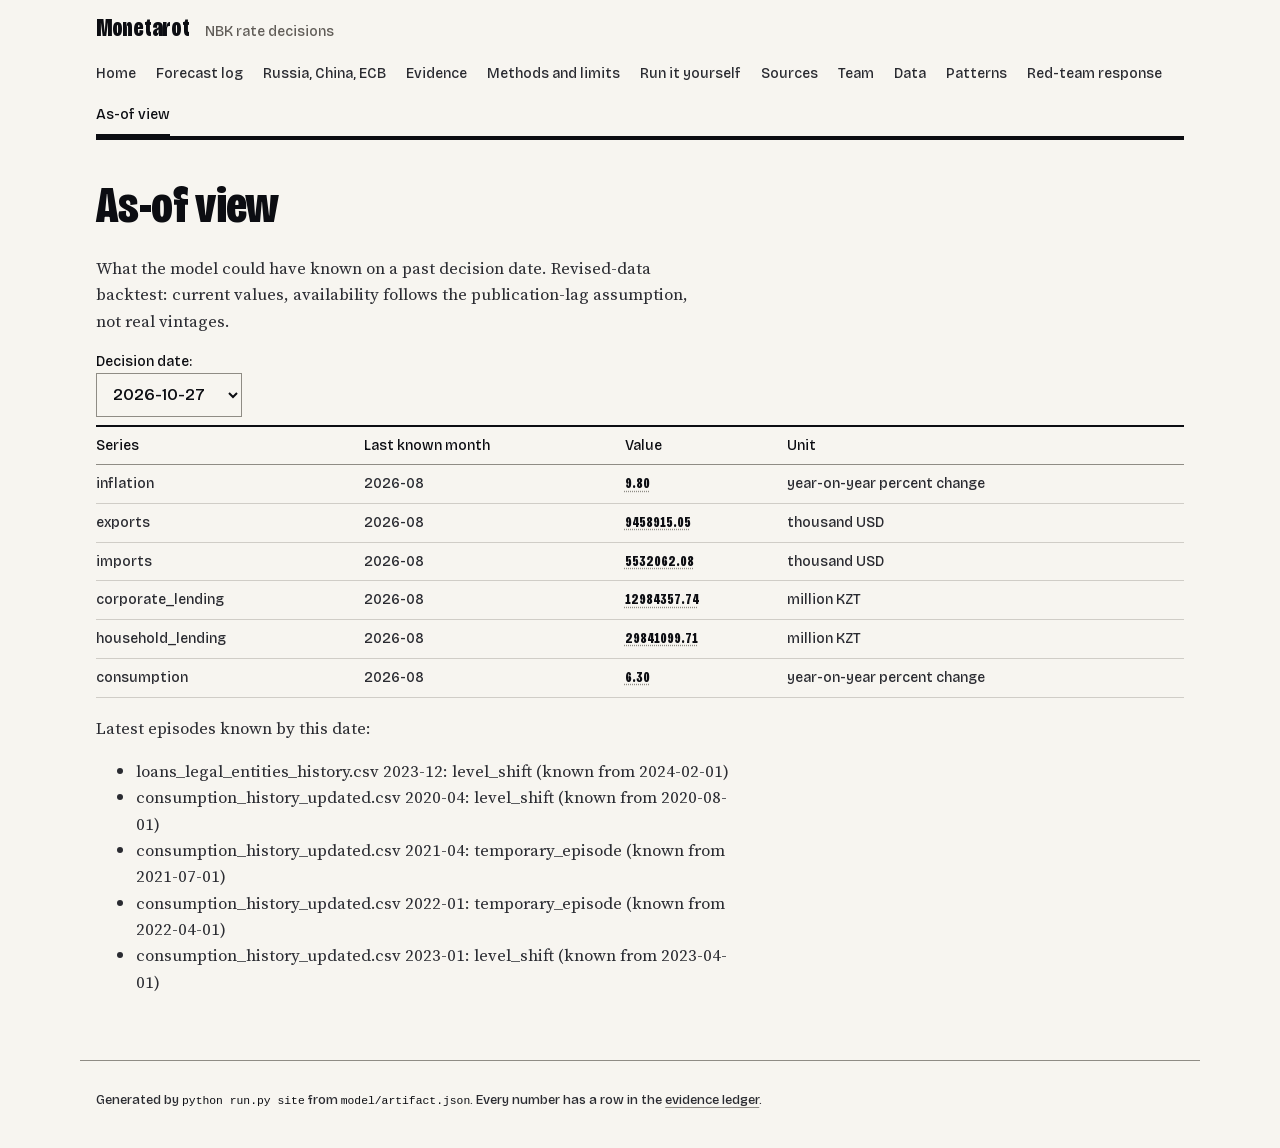
==== commit 6e51792a: "D59: Russia, China, ECB page with partner rates, corridor what-if, event table" ====
--- a/site/asof.html
+++ b/site/asof.html
@@ -2,7 +2,7 @@
 <html lang="en"><head><meta charset="utf-8"><meta name="viewport" content="width=device-width, initial-scale=1">
 <title>As-of view · Monetarot</title><meta name="description" content="What the data looked like at past decision dates.">
 <link rel="icon" href="data:,"><link rel="stylesheet" href="assets/style.css"></head>
-<body><header><p class="brand"><span class="brand-name">Monetarot</span> <span class="brand-desc">NBK rate decisions</span></p><nav aria-label="Site sections"><a href="index.html">Home</a> <a href="evidence.html">Evidence</a> <a href="methods.html">Methods and limits</a> <a href="run.html">Run it yourself</a> <a href="sources.html">Sources</a> <a href="team.html">Team</a> <a href="data.html">Data</a> <a href="patterns.html">Patterns</a> <a href="corridor.html">Corridor</a> <a href="forecasts.html">Forecast log</a> <a href="redteam.html">Red-team response</a> <a href="asof.html" aria-current="page">As-of view</a></nav></header>
+<body><header><p class="brand"><span class="brand-name">Monetarot</span> <span class="brand-desc">NBK rate decisions</span></p><nav aria-label="Site sections"><a href="index.html">Home</a> <a href="forecasts.html">Forecast log</a> <a href="corridor.html">Russia, China, ECB</a> <a href="evidence.html">Evidence</a> <a href="methods.html">Methods and limits</a> <a href="run.html">Run it yourself</a> <a href="sources.html">Sources</a> <a href="team.html">Team</a> <a href="data.html">Data</a> <a href="patterns.html">Patterns</a> <a href="redteam.html">Red-team response</a> <a href="asof.html" aria-current="page">As-of view</a></nav></header>
 <main><h1>As-of view</h1><p>What the model could have known on a past decision date. Revised-data backtest: current values, availability follows the publication-lag assumption, not real vintages.</p><label for="asof-t">Decision date:</label> <select id="asof-t"><option value="2025-12-01">2025-12-01</option><option value="2026-01-26">2026-01-26</option><option value="2026-03-10">2026-03-10</option><option value="2026-04-27">2026-04-27</option><option value="2026-06-08">2026-06-08</option><option value="2026-07-27">2026-07-27</option><option value="2026-09-07">2026-09-07</option><option value="2026-10-27">2026-10-27</option></select><div class="asof" data-t="2025-12-01" hidden><div class="scroll"><table><thead><tr><th>Series</th><th>Last known month</th><th>Value</th><th>Unit</th></tr></thead><tbody><tr><td>inflation</td><td>2025-10</td><td><span class="num" data-ledger="patterns:as_of_views/2025-12-01/series/inflation/last_value">12.60</span></td><td>year-on-year percent change</td></tr><tr><td>exports</td><td>2025-10</td><td><span class="num" data-ledger="patterns:as_of_views/2025-12-01/series/exports/last_value">7084636.99</span></td><td>thousand USD</td></tr><tr><td>imports</td><td>2025-10</td><td><span class="num" data-ledger="patterns:as_of_views/2025-12-01/series/imports/last_value">5917727.66</span></td><td>thousand USD</td></tr><tr><td>corporate_lending</td><td>2025-10</td><td><span class="num" data-ledger="patterns:as_of_views/2025-12-01/series/corporate_lending/last_value">11866635.61</span></td><td>million KZT</td></tr><tr><td>household_lending</td><td>2025-10</td><td><span class="num" data-ledger="patterns:as_of_views/2025-12-01/series/household_lending/last_value">27278627.47</span></td><td>million KZT</td></tr><tr><td>consumption</td><td>2025-10</td><td><span class="num" data-ledger="patterns:as_of_views/2025-12-01/series/consumption/last_value">8.70</span></td><td>year-on-year percent change</td></tr></tbody></table></div><p>Latest episodes known by this date:</p><ul><li>loans_legal_entities_history.csv 2023-12: level_shift (known from 2024-02-01)</li><li>consumption_history_updated.csv 2020-04: level_shift (known from 2020-08-01)</li><li>consumption_history_updated.csv 2021-04: temporary_episode (known from 2021-07-01)</li><li>consumption_history_updated.csv 2022-01: temporary_episode (known from 2022-04-01)</li><li>consumption_history_updated.csv 2023-01: level_shift (known from 2023-04-01)</li></ul></div><div class="asof" data-t="2026-01-26" hidden><div class="scroll"><table><thead><tr><th>Series</th><th>Last known month</th><th>Value</th><th>Unit</th></tr></thead><tbody><tr><td>inflation</td><td>2025-11</td><td><span class="num" data-ledger="patterns:as_of_views/2026-01-26/series/inflation/last_value">12.40</span></td><td>year-on-year percent change</td></tr><tr><td>exports</td><td>2025-11</td><td><span class="num" data-ledger="patterns:as_of_views/2026-01-26/series/exports/last_value">6566600.03</span></td><td>thousand USD</td></tr><tr><td>imports</td><td>2025-11</td><td><span class="num" data-ledger="patterns:as_of_views/2026-01-26/series/imports/last_value">5881063.74</span></td><td>thousand USD</td></tr><tr><td>corporate_lending</td><td>2025-11</td><td><span class="num" data-ledger="patterns:as_of_views/2026-01-26/series/corporate_lending/last_value">11798860.01</span></td><td>million KZT</td></tr><tr><td>household_lending</td><td>2025-11</td><td><span class="num" data-ledger="patterns:as_of_views/2026-01-26/series/household_lending/last_value">27624367.88</span></td><td>million KZT</td></tr><tr><td>consumption</td><td>2025-11</td><td><span class="num" data-ledger="patterns:as_of_views/2026-01-26/series/consumption/last_value">6.60</span></td><td>year-on-year percent change</td></tr></tbody></table></div><p>Latest episodes known by this date:</p><ul><li>loans_legal_entities_history.csv 2023-12: level_shift (known from 2024-02-01)</li><li>consumption_history_updated.csv 2020-04: level_shift (known from 2020-08-01)</li><li>consumption_history_updated.csv 2021-04: temporary_episode (known from 2021-07-01)</li><li>consumption_history_updated.csv 2022-01: temporary_episode (known from 2022-04-01)</li><li>consumption_history_updated.csv 2023-01: level_shift (known from 2023-04-01)</li></ul></div><div class="asof" data-t="2026-03-10" hidden><div class="scroll"><table><thead><tr><th>Series</th><th>Last known month</th><th>Value</th><th>Unit</th></tr></thead><tbody><tr><td>inflation</td><td>2026-01</td><td><span class="num" data-ledger="patterns:as_of_views/2026-03-10/series/inflation/last_value">12.20</span></td><td>year-on-year percent change</td></tr><tr><td>exports</td><td>2026-01</td><td><span class="num" data-ledger="patterns:as_of_views/2026-03-10/series/exports/last_value">6471049.99</span></td><td>thousand USD</td></tr><tr><td>imports</td><td>2026-01</td><td><span class="num" data-ledger="patterns:as_of_views/2026-03-10/series/imports/last_value">4689133.01</span></td><td>thousand USD</td></tr><tr><td>corporate_lending</td><td>2026-01</td><td><span class="num" data-ledger="patterns:as_of_views/2026-03-10/series/corporate_lending/last_value">12073755.30</span></td><td>million KZT</td></tr><tr><td>household_lending</td><td>2026-01</td><td><span class="num" data-ledger="patterns:as_of_views/2026-03-10/series/household_lending/last_value">27917132.13</span></td><td>million KZT</td></tr><tr><td>consumption</td><td>2026-01</td><td><span class="num" data-ledger="patterns:as_of_views/2026-03-10/series/consumption/last_value">2.10</span></td><td>year-on-year percent change</td></tr></tbody></table></div><p>Latest episodes known by this date:</p><ul><li>loans_legal_entities_history.csv 2023-12: level_shift (known from 2024-02-01)</li><li>consumption_history_updated.csv 2020-04: level_shift (known from 2020-08-01)</li><li>consumption_history_updated.csv 2021-04: temporary_episode (known from 2021-07-01)</li><li>consumption_history_updated.csv 2022-01: temporary_episode (known from 2022-04-01)</li><li>consumption_history_updated.csv 2023-01: level_shift (known from 2023-04-01)</li></ul></div><div class="asof" data-t="2026-04-27" hidden><div class="scroll"><table><thead><tr><th>Series</th><th>Last known month</th><th>Value</th><th>Unit</th></tr></thead><tbody><tr><td>inflation</td><td>2026-02</td><td><span class="num" data-ledger="patterns:as_of_views/2026-04-27/series/inflation/last_value">11.70</span></td><td>year-on-year percent change</td></tr><tr><td>exports</td><td>2026-02</td><td><span class="num" data-ledger="patterns:as_of_views/2026-04-27/series/exports/last_value">5927379.06</span></td><td>thousand USD</td></tr><tr><td>imports</td><td>2026-02</td><td><span class="num" data-ledger="patterns:as_of_views/2026-04-27/series/imports/last_value">4957996.39</span></td><td>thousand USD</td></tr><tr><td>corporate_lending</td><td>2026-02</td><td><span class="num" data-ledger="patterns:as_of_views/2026-04-27/series/corporate_lending/last_value">12084121.67</span></td><td>million KZT</td></tr><tr><td>household_lending</td><td>2026-02</td><td><span class="num" data-ledger="patterns:as_of_views/2026-04-27/series/household_lending/last_value">28078452.11</span></td><td>million KZT</td></tr><tr><td>consumption</td><td>2026-02</td><td><span class="num" data-ledger="patterns:as_of_views/2026-04-27/series/consumption/last_value">3.10</span></td><td>year-on-year percent change</td></tr></tbody></table></div><p>Latest episodes known by this date:</p><ul><li>loans_legal_entities_history.csv 2023-12: level_shift (known from 2024-02-01)</li><li>consumption_history_updated.csv 2020-04: level_shift (known from 2020-08-01)</li><li>consumption_history_updated.csv 2021-04: temporary_episode (known from 2021-07-01)</li><li>consumption_history_updated.csv 2022-01: temporary_episode (known from 2022-04-01)</li><li>consumption_history_updated.csv 2023-01: level_shift (known from 2023-04-01)</li></ul></div><div class="asof" data-t="2026-06-08" hidden><div class="scroll"><table><thead><tr><th>Series</th><th>Last known month</th><th>Value</th><th>Unit</th></tr></thead><tbody><tr><td>inflation</td><td>2026-04</td><td><span class="num" data-ledger="patterns:as_of_views/2026-06-08/series/inflation/last_value">10.60</span></td><td>year-on-year percent change</td></tr><tr><td>exports</td><td>2026-04</td><td><span class="num" data-ledger="patterns:as_of_views/2026-06-08/series/exports/last_value">6008920.31</span></td><td>thousand USD</td></tr><tr><td>imports</td><td>2026-04</td><td><span class="num" data-ledger="patterns:as_of_views/2026-06-08/series/imports/last_value">5953514.05</span></td><td>thousand USD</td></tr><tr><td>corporate_lending</td><td>2026-04</td><td><span class="num" data-ledger="patterns:as_of_views/2026-06-08/series/corporate_lending/last_value">12120756.81</span></td><td>million KZT</td></tr><tr><td>household_lending</td><td>2026-04</td><td><span class="num" data-ledger="patterns:as_of_views/2026-06-08/series/household_lending/last_value">28533087.50</span></td><td>million KZT</td></tr><tr><td>consumption</td><td>2026-04</td><td><span class="num" data-ledger="patterns:as_of_views/2026-06-08/series/consumption/last_value">5.00</span></td><td>year-on-year percent change</td></tr></tbody></table></div><p>Latest episodes known by this date:</p><ul><li>loans_legal_entities_history.csv 2023-12: level_shift (known from 2024-02-01)</li><li>consumption_history_updated.csv 2020-04: level_shift (known from 2020-08-01)</li><li>consumption_history_updated.csv 2021-04: temporary_episode (known from 2021-07-01)</li><li>consumption_history_updated.csv 2022-01: temporary_episode (known from 2022-04-01)</li><li>consumption_history_updated.csv 2023-01: level_shift (known from 2023-04-01)</li></ul></div><div class="asof" data-t="2026-07-27" hidden><div class="scroll"><table><thead><tr><th>Series</th><th>Last known month</th><th>Value</th><th>Unit</th></tr></thead><tbody><tr><td>inflation</td><td>2026-05</td><td><span class="num" data-ledger="patterns:as_of_views/2026-07-27/series/inflation/last_value">10.40</span></td><td>year-on-year percent change</td></tr><tr><td>exports</td><td>2026-05</td><td><span class="num" data-ledger="patterns:as_of_views/2026-07-27/series/exports/last_value">6276443.18</span></td><td>thousand USD</td></tr><tr><td>imports</td><td>2026-05</td><td><span class="num" data-ledger="patterns:as_of_views/2026-07-27/series/imports/last_value">5137905.20</span></td><td>thousand USD</td></tr><tr><td>corporate_lending</td><td>2026-05</td><td><span class="num" data-ledger="patterns:as_of_views/2026-07-27/series/corporate_lending/last_value">12537654.11</span></td><td>million KZT</td></tr><tr><td>household_lending</td><td>2026-05</td><td><span class="num" data-ledger="patterns:as_of_views/2026-07-27/series/household_lending/last_value">28740959.98</span></td><td>million KZT</td></tr><tr><td>consumption</td><td>2026-05</td><td><span class="num" data-ledger="patterns:as_of_views/2026-07-27/series/consumption/last_value">4.30</span></td><td>year-on-year percent change</td></tr></tbody></table></div><p>Latest episodes known by this date:</p><ul><li>loans_legal_entities_history.csv 2023-12: level_shift (known from 2024-02-01)</li><li>consumption_history_updated.csv 2020-04: level_shift (known from 2020-08-01)</li><li>consumption_history_updated.csv 2021-04: temporary_episode (known from 2021-07-01)</li><li>consumption_history_updated.csv 2022-01: temporary_episode (known from 2022-04-01)</li><li>consumption_history_updated.csv 2023-01: level_shift (known from 2023-04-01)</li></ul></div><div class="asof" data-t="2026-09-07" hidden><div class="scroll"><table><thead><tr><th>Series</th><th>Last known month</th><th>Value</th><th>Unit</th></tr></thead><tbody><tr><td>inflation</td><td>2026-07</td><td><span class="num" data-ledger="patterns:as_of_views/2026-09-07/series/inflation/last_value">10.20</span></td><td>year-on-year percent change</td></tr><tr><td>exports</td><td>2026-07</td><td><span class="num" data-ledger="patterns:as_of_views/2026-09-07/series/exports/last_value">10169912.74</span></td><td>thousand USD</td></tr><tr><td>imports</td><td>2026-07</td><td><span class="num" data-ledger="patterns:as_of_views/2026-09-07/series/imports/last_value">5394479.50</span></td><td>thousand USD</td></tr><tr><td>corporate_lending</td><td>2026-07</td><td><span class="num" data-ledger="patterns:as_of_views/2026-09-07/series/corporate_lending/last_value">12646863.74</span></td><td>million KZT</td></tr><tr><td>household_lending</td><td>2026-07</td><td><span class="num" data-ledger="patterns:as_of_views/2026-09-07/series/household_lending/last_value">29483123.73</span></td><td>million KZT</td></tr><tr><td>consumption</td><td>2026-07</td><td><span class="num" data-ledger="patterns:as_of_views/2026-09-07/series/consumption/last_value">5.60</span></td><td>year-on-year percent change</td></tr></tbody></table></div><p>Latest episodes known by this date:</p><ul><li>loans_legal_entities_history.csv 2023-12: level_shift (known from 2024-02-01)</li><li>consumption_history_updated.csv 2020-04: level_shift (known from 2020-08-01)</li><li>consumption_history_updated.csv 2021-04: temporary_episode (known from 2021-07-01)</li><li>consumption_history_updated.csv 2022-01: temporary_episode (known from 2022-04-01)</li><li>consumption_history_updated.csv 2023-01: level_shift (known from 2023-04-01)</li></ul></div><div class="asof" data-t="2026-10-27" hidden><div class="scroll"><table><thead><tr><th>Series</th><th>Last known month</th><th>Value</th><th>Unit</th></tr></thead><tbody><tr><td>inflation</td><td>2026-08</td><td><span class="num" data-ledger="patterns:as_of_views/2026-10-27/series/inflation/last_value">9.80</span></td><td>year-on-year percent change</td></tr><tr><td>exports</td><td>2026-08</td><td><span class="num" data-ledger="patterns:as_of_views/2026-10-27/series/exports/last_value">9458915.05</span></td><td>thousand USD</td></tr><tr><td>imports</td><td>2026-08</td><td><span class="num" data-ledger="patterns:as_of_views/2026-10-27/series/imports/last_value">5532062.08</span></td><td>thousand USD</td></tr><tr><td>corporate_lending</td><td>2026-08</td><td><span class="num" data-ledger="patterns:as_of_views/2026-10-27/series/corporate_lending/last_value">12984357.74</span></td><td>million KZT</td></tr><tr><td>household_lending</td><td>2026-08</td><td><span class="num" data-ledger="patterns:as_of_views/2026-10-27/series/household_lending/last_value">29841099.71</span></td><td>million KZT</td></tr><tr><td>consumption</td><td>2026-08</td><td><span class="num" data-ledger="patterns:as_of_views/2026-10-27/series/consumption/last_value">6.30</span></td><td>year-on-year percent change</td></tr></tbody></table></div><p>Latest episodes known by this date:</p><ul><li>loans_legal_entities_history.csv 2023-12: level_shift (known from 2024-02-01)</li><li>consumption_history_updated.csv 2020-04: level_shift (known from 2020-08-01)</li><li>consumption_history_updated.csv 2021-04: temporary_episode (known from 2021-07-01)</li><li>consumption_history_updated.csv 2022-01: temporary_episode (known from 2022-04-01)</li><li>consumption_history_updated.csv 2023-01: level_shift (known from 2023-04-01)</li></ul></div><script src="assets/app.js"></script></main>
 <footer><p>Generated by <code>python run.py site</code> from <code>model/artifact.json</code>. Every number has a row in the
 <a href="data/evidence_ledger.csv">evidence ledger</a>.</p></footer></body></html>
--- a/site/assets/style.css
+++ b/site/assets/style.css
@@ -211,6 +211,7 @@
   --mask-data: url("data:image/svg+xml,<svg xmlns='http://www.w3.org/2000/svg' viewBox='0 0 24 24' fill='none' stroke='black' stroke-width='1.75' stroke-linecap='round' stroke-linejoin='round'><ellipse cx='12' cy='6' rx='7' ry='3'/><path d='M5 6v12c0 1.7 3.1 3 7 3s7-1.3 7-3V6M5 12c0 1.7 3.1 3 7 3s7-1.3 7-3'/></svg>");
   --mask-risk: url("data:image/svg+xml,<svg xmlns='http://www.w3.org/2000/svg' viewBox='0 0 24 24' fill='none' stroke='black' stroke-width='1.75' stroke-linecap='round' stroke-linejoin='round'><path d='M12 4 3 20h18L12 4zM12 10v4.5M12 17.5v.01'/></svg>");
   --mask-history: url("data:image/svg+xml,<svg xmlns='http://www.w3.org/2000/svg' viewBox='0 0 24 24' fill='none' stroke='black' stroke-width='1.75' stroke-linecap='round' stroke-linejoin='round'><circle cx='12' cy='12' r='8'/><path d='M12 8v4l3 2'/></svg>");
+  --mask-partners: url("data:image/svg+xml,<svg xmlns='http://www.w3.org/2000/svg' viewBox='0 0 24 24' fill='none' stroke='black' stroke-width='1.75' stroke-linecap='round' stroke-linejoin='round'><circle cx='12' cy='12' r='9'/><path d='M3 12h18M12 3c3 3 3 15 0 18M12 3c-3 3-3 15 0 18'/></svg>");
   --mask-info: url("data:image/svg+xml,<svg xmlns='http://www.w3.org/2000/svg' viewBox='0 0 24 24' fill='none' stroke='black' stroke-width='2' stroke-linecap='round'><circle cx='12' cy='12' r='8'/><path d='M12 11v5M12 8v.01'/></svg>");
   --mask-check: url("data:image/svg+xml,<svg xmlns='http://www.w3.org/2000/svg' viewBox='0 0 24 24' fill='none' stroke='black' stroke-width='2.25' stroke-linecap='round' stroke-linejoin='round'><path d='M5 12.5l4.5 4.5L19 7.5'/></svg>");
   --mask-cross: url("data:image/svg+xml,<svg xmlns='http://www.w3.org/2000/svg' viewBox='0 0 24 24' fill='none' stroke='black' stroke-width='2.25' stroke-linecap='round'><path d='M6 6l12 12M18 6 6 18'/></svg>");
@@ -318,6 +319,7 @@
 .r-icon-data { -webkit-mask-image: var(--mask-data); mask-image: var(--mask-data); }
 .r-icon-risk { -webkit-mask-image: var(--mask-risk); mask-image: var(--mask-risk); }
 .r-icon-history { -webkit-mask-image: var(--mask-history); mask-image: var(--mask-history); }
+.r-icon-partners { -webkit-mask-image: var(--mask-partners); mask-image: var(--mask-partners); }
 .r-title { font-family: var(--font-display); font-weight: var(--display-weight); letter-spacing: var(--tracking-display); font-size: var(--text-lg); line-height: 1.05; color: var(--color-ink); }
 .r-desc { font-size: var(--text-sm); }
 .lead-notes { padding-top: 8px; }
